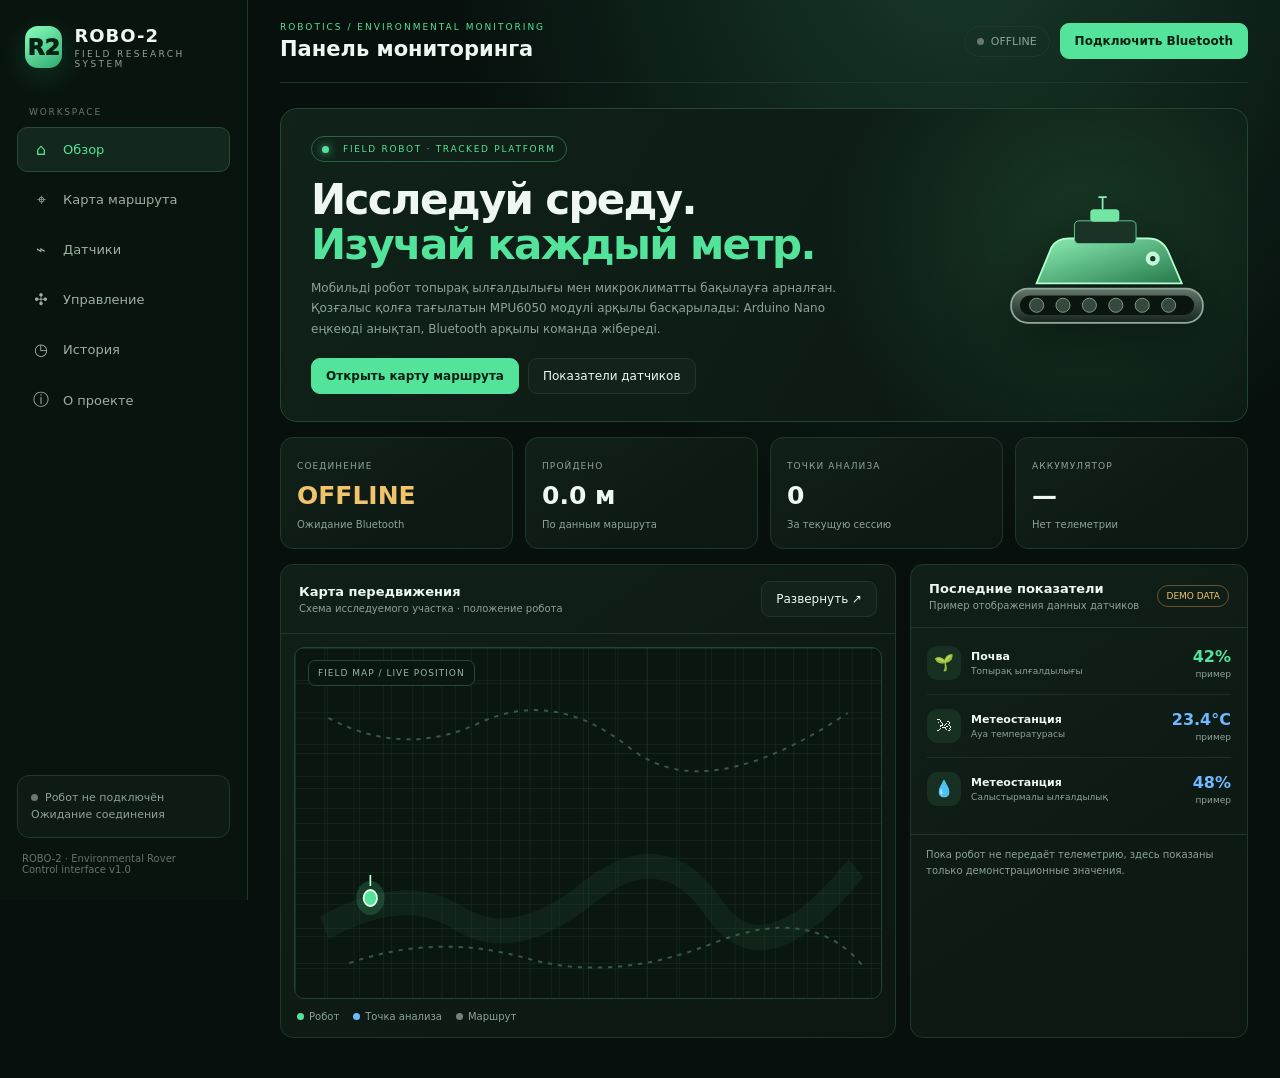
==== index.html @ 4e33ff1b "Restore original main website unchanged" ====
<!doctype html>
<html lang="ru">
<head>
<meta charset="UTF-8">
<meta name="viewport" content="width=device-width,initial-scale=1">
<meta name="theme-color" content="#08120f">
<title>Қол қимылымен басқарылатын мобильді робот — агромониторинг</title>
<style>
:root{--bg:#07100d;--panel:#0d1914;--panel2:#11221a;--line:#20372b;--green:#54e39a;--mint:#a5f2c6;--muted:#8da397;--white:#eef8f1;--blue:#70b8ff;--amber:#f2c36d;--red:#ff7474}
*{box-sizing:border-box}body{margin:0;background:radial-gradient(ellipse at 75% -10%,#183b2a 0,transparent 38%),var(--bg);color:var(--white);font-family:Inter,ui-sans-serif,system-ui,-apple-system,Segoe UI,sans-serif}button{font:inherit;cursor:pointer}.shell{display:grid;grid-template-columns:248px 1fr;min-height:100vh}.side{position:sticky;top:0;height:100vh;padding:25px 17px;background:#09140f;border-right:1px solid var(--line);display:flex;flex-direction:column}.brand{display:flex;align-items:center;gap:12px;padding:0 8px 30px}.brand-mark{width:42px;height:42px;border-radius:13px;background:linear-gradient(145deg,#8affbd,#2eaa70);display:grid;place-items:center;color:#062012;font-weight:950;font-size:22px;box-shadow:0 8px 30px #35d88730}.brand b{font-size:18px;letter-spacing:1px}.brand small{display:block;color:var(--muted);font-size:9px;letter-spacing:2.4px;margin-top:3px}.nav-label{font-size:9px;letter-spacing:1.8px;color:#63796d;padding:8px 12px 10px}.nav{display:grid;gap:5px}.nav button{border:1px solid transparent;background:transparent;color:#9db0a4;text-align:left;padding:12px 13px;border-radius:10px;display:flex;align-items:center;gap:12px;font-size:13px}.nav button span{width:20px;text-align:center;font-size:16px}.nav button.active,.nav button:hover{background:#13271d;border-color:#284b36;color:var(--green)}.side-bottom{margin-top:auto}.connection-mini{border:1px solid var(--line);background:#0d1b14;padding:13px;border-radius:12px;font-size:11px;color:var(--muted);line-height:1.6}.dot{display:inline-block;width:7px;height:7px;border-radius:50%;background:#68796e;margin-right:7px}.dot.on{background:var(--green);box-shadow:0 0 10px #54e39a}.side-foot{font-size:10px;color:#61756a;padding:15px 5px 0}.main{min-width:0;padding:0 32px 40px}.topbar{height:83px;display:flex;align-items:center;justify-content:space-between;border-bottom:1px solid var(--line);gap:12px}.eyebrow{font-size:9px;color:var(--green);letter-spacing:2px;margin-bottom:5px}.topbar h1{font-size:21px;margin:0}.top-right{display:flex;align-items:center;gap:10px}.pill{border:1px solid var(--line);border-radius:30px;padding:8px 12px;color:var(--muted);font-size:11px}.pill strong{color:var(--green);font-weight:600}.btn{border:1px solid var(--line);background:#13231a;color:var(--white);border-radius:9px;padding:10px 14px;font-size:12px;transition:.18s}.btn:hover{border-color:#4a946a;transform:translateY(-1px)}.btn.primary{background:var(--green);color:#062012;border-color:var(--green);font-weight:800}.btn.danger{color:#ff9999;border-color:#613a37;background:#281715}.page{display:none;padding-top:25px}.page.active{display:block}.hero{display:flex;justify-content:space-between;align-items:center;gap:20px;padding:27px 30px;border:1px solid #244532;border-radius:17px;background:radial-gradient(circle at 84% 40%,#28613d70,transparent 32%),linear-gradient(120deg,#102219,#0b1711);overflow:hidden}.hero-tag{display:inline-flex;gap:7px;align-items:center;color:var(--green);font-size:9px;letter-spacing:1.7px;border:1px solid #2b6444;padding:7px 10px;border-radius:30px}.hero h2{font-size:clamp(27px,4vw,42px);line-height:1.08;letter-spacing:-1.7px;margin:15px 0 10px}.hero h2 em{font-style:normal;color:var(--green)}.hero p{color:var(--muted);font-size:12px;line-height:1.7;max-width:550px;margin:0}.hero-actions{display:flex;gap:9px;margin-top:19px;flex-wrap:wrap}.rover-art{width:220px;max-width:30%;filter:drop-shadow(0 12px 30px #0008)}.stats{display:grid;grid-template-columns:repeat(4,1fr);gap:12px;margin:15px 0}.stat,.card{background:linear-gradient(145deg,#102018,#0c1712);border:1px solid var(--line);border-radius:13px}.stat{padding:16px}.stat small{font-size:9px;color:var(--muted);letter-spacing:1.1px}.stat strong{display:block;font-size:25px;margin:8px 0 3px}.stat em{font-size:10px;color:var(--muted);font-style:normal}.green{color:var(--green)}.blue{color:var(--blue)}.amber{color:var(--amber)}.grid-main{display:grid;grid-template-columns:minmax(0,1.55fr) minmax(270px,.85fr);gap:14px}.card-head{padding:16px 18px;border-bottom:1px solid var(--line);display:flex;justify-content:space-between;align-items:center;gap:10px}.card-head h3{font-size:13px;margin:0}.card-head p{font-size:10px;color:var(--muted);margin:4px 0 0}.map-wrap{padding:13px}.map{position:relative;min-height:350px;border:1px solid #244333;border-radius:10px;overflow:hidden;background-color:#0a1711;background-image:linear-gradient(#25443144 1px,transparent 1px),linear-gradient(90deg,#25443144 1px,transparent 1px);background-size:32px 32px}.map svg{width:100%;height:350px;display:block}.map-label{position:absolute;top:12px;left:13px;font-size:9px;letter-spacing:1px;color:#9bb5a4;background:#0a1711d9;padding:7px 9px;border:1px solid #294735;border-radius:7px}.map-legend{display:flex;gap:14px;flex-wrap:wrap;padding:12px 3px 2px;color:var(--muted);font-size:10px}.legend-dot{display:inline-block;width:7px;height:7px;border-radius:50%;margin-right:5px}.map-controls{display:flex;gap:7px}.sensor-list{padding:4px 16px 14px}.sensor-row{display:flex;align-items:center;justify-content:space-between;padding:14px 0;border-bottom:1px solid #1b3024}.sensor-row:last-child{border:0}.sensor-name{display:flex;align-items:center;gap:10px}.sensor-icon{width:34px;height:34px;border-radius:10px;background:#183022;display:grid;place-items:center;font-size:16px}.sensor-name b{display:block;font-size:11px}.sensor-name small{display:block;color:var(--muted);font-size:9px;margin-top:3px}.sensor-value{text-align:right;font-size:16px;font-weight:750}.sensor-value small{display:block;color:var(--muted);font-size:9px;font-weight:400;margin-top:3px}.section-title{display:flex;justify-content:space-between;align-items:end;margin:25px 0 13px}.section-title h2{font-size:18px;margin:0}.section-title p{font-size:10px;color:var(--muted);margin:5px 0 0}.sensor-cards{display:grid;grid-template-columns:repeat(3,1fr);gap:12px}.sensor-card{padding:17px}.sensor-card .top{display:flex;justify-content:space-between;align-items:center}.sensor-card h3{font-size:12px;margin:0}.sensor-card p{color:var(--muted);font-size:10px;margin:5px 0 15px}.big-reading{font-size:27px;font-weight:750}.big-reading small{font-size:11px;color:var(--muted);font-weight:400}.bar{height:5px;background:#20372b;border-radius:8px;margin-top:13px;overflow:hidden}.bar i{display:block;height:100%;background:linear-gradient(90deg,#35b879,#8bf0b4);border-radius:8px}.tag-demo{font-size:9px;color:var(--amber);border:1px solid #69532d;border-radius:20px;padding:5px 8px}.subnote{font-size:10px;color:var(--muted);line-height:1.6;padding:12px 15px;border-top:1px solid var(--line)}.control-layout{display:grid;grid-template-columns:1.1fr .9fr;gap:14px}.control-pad{padding:20px;display:grid;grid-template-columns:repeat(3,1fr);gap:9px;max-width:360px;margin:auto}.control-pad button{height:60px;font-size:20px}.control-pad .stop{background:#321c19;border-color:#74413b;color:#ff9b8f}.control-pad .empty{visibility:hidden}.gesture{padding:20px;text-align:center}.hand{font-size:54px;margin:8px}.gesture-state{font-size:13px;color:var(--green);margin:10px}.gesture p{font-size:10px;color:var(--muted);line-height:1.7}.history-table{width:100%;border-collapse:collapse;font-size:11px}.history-table th,.history-table td{text-align:left;padding:12px 14px;border-bottom:1px solid var(--line)}.history-table th{color:var(--muted);font-weight:500;font-size:9px;letter-spacing:1px}.status-ok{color:var(--green)}.status-wait{color:var(--amber)}.chart-box{padding:18px;height:240px}.chart-box canvas{width:100%;height:100%}.settings-grid{display:grid;grid-template-columns:1fr 1fr;gap:14px}.settings-card{padding:18px}.settings-card h3{font-size:13px;margin:0 0 8px}.settings-card p{font-size:11px;color:var(--muted);line-height:1.7}.toast{position:fixed;bottom:22px;right:22px;background:#173423;border:1px solid #3d8158;color:var(--mint);padding:12px 16px;border-radius:10px;font-size:12px;opacity:0;transform:translateY(8px);transition:.2s;pointer-events:none}.toast.show{opacity:1;transform:none}.mobile-menu{display:none}
@media(max-width:1050px){.shell{grid-template-columns:205px 1fr}.side{width:205px}.main{padding:0 20px 30px}.grid-main{grid-template-columns:1fr}.rover-art{width:170px}.stats{grid-template-columns:repeat(2,1fr)}}
@media(max-width:720px){.shell{display:block}.side{position:relative;width:100%;height:auto;padding:13px 14px;border-right:0;border-bottom:1px solid var(--line)}.brand{padding:0 4px 12px}.nav-label,.side-bottom{display:none}.nav{display:flex;overflow-x:auto;padding-bottom:2px}.nav button{white-space:nowrap;padding:9px 11px;font-size:11px}.main{padding:0 13px 28px}.topbar{height:70px}.topbar h1{font-size:17px}.top-right .pill{display:none}.hero{padding:21px}.rover-art{display:none}.stats{gap:8px}.stat{padding:13px}.stat strong{font-size:21px}.sensor-cards{grid-template-columns:1fr}.control-layout,.settings-grid{grid-template-columns:1fr}.map{min-height:280px}.map svg{height:280px}}
</style>
</head>
<body>
<div class="shell">
<aside class="side">
  <div class="brand"><div class="brand-mark">R2</div><div><b>ROBO-2</b><small>FIELD RESEARCH SYSTEM</small></div></div>
  <div class="nav-label">WORKSPACE</div>
  <nav class="nav">
    <button class="active" data-page="overview"><span>⌂</span>Обзор</button>
    <button data-page="mapPage"><span>⌖</span>Карта маршрута</button>
    <button data-page="sensors"><span>⌁</span>Датчики</button>
    <button data-page="control"><span>✣</span>Управление</button>
    <button data-page="history"><span>◷</span>История</button>
    <button data-page="about"><span>ⓘ</span>О проекте</button>
  </nav>
  <div class="side-bottom">
    <div class="connection-mini"><div><span class="dot" id="sideDot"></span><span id="sideConnection">Робот не подключён</span></div><div id="sideMode">Ожидание соединения</div></div>
    <div class="side-foot">ROBO-2 · Environmental Rover<br>Control interface v1.0</div>
  </div>
</aside>
<main class="main">
<header class="topbar"><div><div class="eyebrow">ROBOTICS / ENVIRONMENTAL MONITORING</div><h1 id="pageTitle">Панель мониторинга</h1></div><div class="top-right"><div class="pill"><span class="dot" id="topDot"></span><span id="topConnection">OFFLINE</span></div><button class="btn primary" id="connectBtn">Подключить Bluetooth</button></div></header>

<section class="page active" id="overview">
  <div class="hero">
    <div><span class="hero-tag"><span class="dot on"></span> FIELD ROBOT · TRACKED PLATFORM</span><h2>Исследуй среду.<br><em>Изучай каждый метр.</em></h2><p>Мобильді робот топырақ ылғалдылығы мен микроклиматты бақылауға арналған. Қозғалыс қолға тағылатын MPU6050 модулі арқылы басқарылады: Arduino Nano еңкеюді анықтап, Bluetooth арқылы команда жібереді.</p><div class="hero-actions"><button class="btn primary" data-open="mapPage">Открыть карту маршрута</button><button class="btn" data-open="sensors">Показатели датчиков</button></div></div>
    <svg class="rover-art" viewBox="0 0 250 170" role="img" aria-label="Схематичное изображение гусеничного робота"><defs><linearGradient id="track" x2="0" y2="1"><stop stop-color="#63776b"/><stop offset="1" stop-color="#17251d"/></linearGradient><linearGradient id="body" x2="1" y2="1"><stop stop-color="#8cf0b4"/><stop offset="1" stop-color="#26784b"/></linearGradient></defs><rect x="16" y="112" width="218" height="39" rx="19" fill="url(#track)" stroke="#91a99a" stroke-width="2"/><rect x="26" y="120" width="198" height="22" rx="11" fill="#0a1510"/><g fill="#35483c" stroke="#8aa092" stroke-width="1"><circle cx="45" cy="131" r="8"/><circle cx="75" cy="131" r="8"/><circle cx="105" cy="131" r="8"/><circle cx="135" cy="131" r="8"/><circle cx="165" cy="131" r="8"/><circle cx="195" cy="131" r="8"/></g><path d="M45 106 L62 65 Q68 55 82 55 H172 Q187 55 194 69 L210 106Z" fill="url(#body)" stroke="#b2ffd0" stroke-width="2"/><rect x="88" y="35" width="70" height="26" rx="5" fill="#1b3326" stroke="#65db98"/><rect x="106" y="22" width="33" height="14" rx="4" fill="#72e6a2"/><circle cx="177" cy="78" r="8" fill="#c3f8d8"/><circle cx="177" cy="78" r="3" fill="#143b27"/><path d="M120 21V8 M116 8H124" stroke="#8cf0b4" stroke-width="2" stroke-linecap="round"/></svg>
  </div>
  <div class="stats">
    <div class="stat"><small>СОЕДИНЕНИЕ</small><strong class="amber" id="connectionStat">OFFLINE</strong><em id="connectionHint">Ожидание Bluetooth</em></div>
    <div class="stat"><small>ПРОЙДЕНО</small><strong id="distanceStat">0.0 м</strong><em>По данным маршрута</em></div>
    <div class="stat"><small>ТОЧКИ АНАЛИЗА</small><strong id="samplesStat">0</strong><em>За текущую сессию</em></div>
    <div class="stat"><small>АККУМУЛЯТОР</small><strong id="batteryStat">—</strong><em id="batteryHint">Нет телеметрии</em></div>
  </div>
  <div class="grid-main">
    <div class="card"><div class="card-head"><div><h3>Карта передвижения</h3><p>Схема исследуемого участка · положение робота</p></div><div class="map-controls"><button class="btn" data-open="mapPage">Развернуть ↗</button></div></div><div class="map-wrap"><div class="map" id="miniMap"><div class="map-label">FIELD MAP / LIVE POSITION</div><svg viewBox="0 0 700 350" preserveAspectRatio="none"><defs><pattern id="fieldgrid" width="35" height="35" patternUnits="userSpaceOnUse"><path d="M35 0H0V35" fill="none" stroke="#294b36" stroke-width="1" opacity=".55"/></pattern></defs><rect width="700" height="350" fill="url(#fieldgrid)"/><path d="M35 280 Q130 235 195 270 T350 245 T500 260 T670 220" stroke="#2b5b3c" stroke-width="25" opacity=".18" fill="none"/><path d="M40 70 Q130 110 220 75 T400 100 T660 65 M65 315 Q170 285 275 310 T500 295 T680 320" stroke="#355b43" stroke-width="2" stroke-dasharray="5 7" fill="none"/><path id="routeLine" d="" fill="none" stroke="#58e69a" stroke-width="3" stroke-linecap="round" stroke-dasharray="7 6"/><g id="mapPoints"></g><g id="roverMarker" transform="translate(90 250)"><circle r="17" fill="#54e39a" opacity=".18"/><circle r="8" fill="#54e39a" stroke="#e4ffed" stroke-width="2"/><path d="M0 -23V-12" stroke="#c8ffdc" stroke-width="2"/></g></svg></div><div class="map-legend"><span><i class="legend-dot" style="background:#54e39a"></i>Робот</span><span><i class="legend-dot" style="background:#70b8ff"></i>Точка анализа</span><span><i class="legend-dot" style="background:#718277"></i>Маршрут</span></div></div></div>
    <div class="card"><div class="card-head"><div><h3>Последние показатели</h3><p>Пример отображения данных датчиков</p></div><span class="tag-demo">DEMO DATA</span></div><div class="sensor-list">
      <div class="sensor-row"><div class="sensor-name"><div class="sensor-icon">🌱</div><div><b>Почва</b><small>Топырақ ылғалдылығы</small></div></div><div class="sensor-value green" id="soilMini">42%<small>пример</small></div></div>
      <div class="sensor-row"><div class="sensor-name"><div class="sensor-icon">🌬</div><div><b>Метеостанция</b><small>Ауа температурасы</small></div></div><div class="sensor-value blue" id="airMini">23.4°C<small>пример</small></div></div>
      <div class="sensor-row"><div class="sensor-name"><div class="sensor-icon">💧</div><div><b>Метеостанция</b><small>Салыстырмалы ылғалдылық</small></div></div><div class="sensor-value blue" id="waterMini">48%<small>пример</small></div></div>
    </div><div class="subnote">Пока робот не передаёт телеметрию, здесь показаны только демонстрационные значения.</div></div>
  </div>
</section>

<section class="page" id="mapPage">
  <div class="section-title"><div><h2>Карта маршрута</h2><p>Отслеживание движения и мест проведения замеров</p></div><div><button class="btn" id="resetRoute">Сбросить маршрут</button></div></div>
  <div class="card"><div class="card-head"><div><h3>Исследуемая территория</h3><p>Схематическая карта участка, не GPS-карта</p></div><span class="tag-demo" id="mapMode">SIMULATION / DEMO</span></div><div class="map-wrap"><div class="map"><div class="map-label">ROBO-2 / FIELD GRID</div><svg viewBox="0 0 700 350" preserveAspectRatio="none"><defs><pattern id="biggrid" width="35" height="35" patternUnits="userSpaceOnUse"><path d="M35 0H0V35" fill="none" stroke="#294b36" stroke-width="1" opacity=".6"/></pattern></defs><rect width="700" height="350" fill="url(#biggrid)"/><path d="M0 270 Q90 230 180 260 T350 240 T520 265 T700 210" stroke="#2b5b3c" stroke-width="40" opacity=".13" fill="none"/><path d="M25 35 Q130 80 230 45 T440 75 T675 35 M15 325 Q130 280 260 315 T500 290 T690 315" stroke="#355b43" stroke-width="2" stroke-dasharray="5 8" fill="none"/><path d="M75 130 L625 130 M75 220 L625 220" stroke="#254333" stroke-width="1" stroke-dasharray="3 8"/><path id="routeLineLarge" d="" fill="none" stroke="#54e39a" stroke-width="3" stroke-linecap="round" stroke-dasharray="8 6"/><g id="mapPointsLarge"></g><g id="roverMarkerLarge" transform="translate(90 250)"><circle r="20" fill="#54e39a" opacity=".18"/><circle r="9" fill="#54e39a" stroke="#e4ffed" stroke-width="2"/><path d="M0 -27V-13" stroke="#c8ffdc" stroke-width="2"/></g></svg></div><div class="map-legend"><span><i class="legend-dot" style="background:#54e39a"></i>Положение робота</span><span><i class="legend-dot" style="background:#70b8ff"></i>Точка анализа</span><span><i class="legend-dot" style="background:#718277"></i>Траектория</span></div></div><div class="subnote">Демонстрационная карта. Реальные координаты появятся после подключения источника позиционирования и передачи координат от робота.</div></div>
</section>

<section class="page" id="sensors">
  <div class="section-title"><div><h2>Экологические показатели</h2><p>Топырақ ылғалдылығы · ауа температурасы · салыстырмалы ылғалдылық</p></div><span class="tag-demo" id="sensorMode">DEMO DATA — НЕ ДАННЫЕ ДАТЧИКОВ</span></div>
  <div class="sensor-cards">
    <div class="card sensor-card"><div class="top"><h3>🌱 Почва</h3><span class="tag-demo">SOIL</span></div><p>Показатели почвенного датчика</p><div class="big-reading" id="soilValue">42<small> % влажность</small></div><div class="bar"><i id="soilBar" style="width:42%"></i></div><p id="soilExtra">Дополнительные параметры появятся после подключения соответствующих датчиков.</p></div>
    <div class="card sensor-card"><div class="top"><h3>🌡 Метеостанция</h3><span class="tag-demo">AIR</span></div><p>Ауа температурасы</p><div class="big-reading" id="airValue">23.4<small> °C температура</small></div><div class="bar"><i id="airBar" style="width:58%"></i></div><p id="airExtra">Газовые показатели и качество воздуха — при наличии совместимых датчиков.</p></div>
    <div class="card sensor-card"><div class="top"><h3>💧 Микроклимат</h3><span class="tag-demo">WEATHER</span></div><p>Показатели метеостанции</p><div class="big-reading" id="waterValue">48<small> % ауа ылғалдылығы</small></div><div class="bar"><i id="waterBar" style="width:46%"></i></div><p Температура мен салыстырмалы ылғалдылық нақты метеостанция датчиктеріне байланысты.</p></div>
  </div>
  <div class="card" style="margin-top:14px"><div class="card-head"><div><h3>Динамика измерений</h3><p>Демонстрационный график — не реальные замеры</p></div><span class="tag-demo">SAMPLE</span></div><div class="chart-box"><canvas id="sensorChart"></canvas></div></div>
</section>

<section class="page" id="control">
  <div class="section-title"><div><h2>Управление роботом</h2><p>Bluetooth-соединение и команды движения</p></div><span class="pill" id="controlStatus">Нет соединения</span></div>
  <div class="control-layout">
    <div class="card"><div class="card-head"><div><h3>Ручное управление</h3><p>Кнопки интерфейса для проверки команд</p></div></div><div class="control-pad"><span class="empty"></span><button class="btn move" data-move="forward">↑</button><span class="empty"></span><button class="btn move" data-move="left">←</button><button class="btn stop" data-move="stop">■</button><button class="btn move" data-move="right">→</button><span class="empty"></span><button class="btn move" data-move="back">↓</button><span class="empty"></span></div><div class="subnote" id="commandNote">Команды пока не отправляются на робот: требуется согласовать протокол Bluetooth с прошивкой контроллера.</div></div>
    <div class="card gesture"><div class="card-head"><div><h3>Управление жестами</h3><p>Команды с отдельного контроллера руки</p></div></div><div class="hand">✋</div><div class="gesture-state" id="gestureState">Ожидание данных с контроллера</div><p>Жесты руки считываются отдельной платой и должны передаваться роботу через Bluetooth. Сайт сможет отображать распознанную команду после настройки формата данных.</p><button class="btn" id="gestureDemo">Показать пример команды</button></div>
  </div>
  <div class="card" style="margin-top:14px"><div class="card-head"><div><h3>Bluetooth</h3><p>Статус связи с контроллером</p></div></div><div class="sensor-list"><div class="sensor-row"><div class="sensor-name"><div class="sensor-icon">ᛒ</div><div><b>Устройство</b><small id="deviceName">Не выбрано</small></div></div><span class="status-wait" id="deviceState">Ожидание</span></div><div class="sensor-row"><div class="sensor-name"><div class="sensor-icon">↔</div><div><b>Передача команд</b><small>Зависит от Bluetooth-протокола платы</small></div></div><span class="status-wait">Не настроено</span></div></div></div>
</section>

<section class="page" id="history">
  <div class="section-title"><div><h2>История исследований</h2><p>Маршруты и точки анализа текущей сессии</p></div><button class="btn" id="exportCsv">Экспорт CSV</button></div>
  <div class="card"><div class="card-head"><div><h3>Журнал событий</h3><p>Записи интерфейса и демонстрационные измерения</p></div></div><div style="overflow:auto"><table class="history-table"><thead><tr><th>ВРЕМЯ</th><th>СОБЫТИЕ</th><th>ДЕТАЛИ</th><th>ИСТОЧНИК</th></tr></thead><tbody id="historyRows"><tr><td>—</td><td>Система запущена</td><td>Ожидание подключения</td><td>Интерфейс</td></tr></tbody></table></div></div>
</section>

<section class="page" id="about">
  <div class="section-title"><div><h2>О проекте ROBO-2</h2><p>Назначение и архитектура существующего робота</p></div></div>
  <div class="settings-grid">
    <div class="card settings-card"><h3>Гусеничное шасси</h3><p>Қозғалыс бөлігі: гусеничный тұғыр, қозғалтқыш драйвері, қуат көзі және Bluetooth қабылдағышы.</p></div>
    <div class="card settings-card"><h3>Қолмен басқару</h3><p>MPU6050 акселерометрі мен гироскопы қолға тағылатын басқару модулінде орналасқан. Arduino Nano қолдың еңкеюін қозғалыс командасына айналдырады, ал Bluetooth командасын роботқа жеткізеді.</p></div>
    <div class="card settings-card"><h3>Өлшеу сенсорлары</h3><p>Негізгі өлшеулер: екі істікті резистивті топырақ ылғалдылығы датчигі және метеостанция. Метеостанция ауа температурасын, салыстырмалы ылғалдылықты және орнатылған сенсорларға сай басқа көрсеткіштерді өлшей алады.</p></div>
    <div class="card settings-card"><h3>Қозғалыс картасы</h3><p>Пока доступна условная карта и демонстрационный маршрут. Для точного позиционирования нужна система координат или данные одометрии, передаваемые роботом.</p></div>
  </div>
  <div class="card settings-card" style="margin-top:14px"><h3>Что нужно для полной интеграции</h3><p>1. Модель основного контроллера и Bluetooth-модуля.<br>2. Нақты метеостанция моделін және топырақ датчигінің қосылу схемасын.<br>3. Bluetooth модулінің нақты моделі және команда форматы.<br>4. Егер картада нақты орынды көрсету керек болса, координата немесе энкодер деректері.<br><br>До получения этих данных интерфейс честно помечает значения как демонстрационные.</p></div>
</section>
</main>
</div>
<div class="toast" id="toast"></div>
<script>
(function(){
"use strict";
const $=id=>document.getElementById(id);
const titles={overview:"Панель мониторинга",mapPage:"Карта маршрута",sensors:"Экологические показатели",control:"Управление роботом",history:"История исследований",about:"О проекте"};
function toast(s){const t=$("toast");t.textContent=s;t.classList.add("show");setTimeout(()=>t.classList.remove("show"),2400)}
function openPage(id){document.querySelectorAll(".page").forEach(p=>p.classList.toggle("active",p.id===id));document.querySelectorAll(".nav button").forEach(b=>b.classList.toggle("active",b.dataset.page===id));$("pageTitle").textContent=titles[id]||"ROBO-2";if(id==="sensors")drawChart()}
document.querySelectorAll(".nav button").forEach(b=>b.addEventListener("click",()=>openPage(b.dataset.page)));
document.querySelectorAll("[data-open]").forEach(b=>b.addEventListener("click",()=>openPage(b.dataset.open)));
let connected=false,device=null,route=[{x:90,y:250}],samples=0,demoTimer=null,step=0;
const demoPoints=[{x:90,y:250},{x:160,y:225},{x:225,y:260},{x:295,y:190},{x:360,y:215},{x:425,y:155},{x:500,y:180},{x:570,y:115},{x:625,y:140}];
function setConnection(on,name){connected=on;$("topDot").classList.toggle("on",on);$("sideDot").classList.toggle("on",on);$("topConnection").textContent=on?"CONNECTED":"OFFLINE";$("sideConnection").textContent=on?"Bluetooth подключён":"Робот не подключён";$("sideMode").textContent=on?(name||"Устройство подключено"):"Ожидание соединения";$("connectionStat").textContent=on?"ONLINE":"OFFLINE";$("connectionStat").className=on?"green":"amber";$("connectionHint").textContent=on?"Bluetooth-соединение установлено":"Ожидание Bluetooth";$("connectBtn").textContent=on?"Отключить":"Подключить Bluetooth";$("controlStatus").textContent=on?"Подключено":"Нет соединения";$("deviceName").textContent=name||"Не выбрано";$("deviceState").textContent=on?"Подключено":"Ожидание";$("deviceState").className=on?"status-ok":"status-wait"}
$("connectBtn").addEventListener("click",async()=>{
 if(connected){if(device&&device.gatt&&device.gatt.connected)device.gatt.disconnect();device=null;setConnection(false);toast("Соединение отключено");return}
 if(!navigator.bluetooth){toast("Этот браузер не поддерживает Web Bluetooth. Попробуйте совместимый браузер на Android или используйте приложение-мост.");return}
 try{const d=await navigator.bluetooth.requestDevice({acceptAllDevices:true,optionalServices:["battery_service"]});device=d;d.addEventListener("gattserverdisconnected",()=>setConnection(false));if(d.gatt){await d.gatt.connect()}setConnection(true,d.name||"Bluetooth device");toast("Устройство найдено. Протокол обмена данными ещё нужно настроить.");}catch(e){toast(e.name==="NotFoundError"?"Устройство не выбрано":"Не удалось подключиться: "+e.message)}
});
function drawRoute(){const d=route.map((p,i)=>(i?"L":"M")+p.x+" "+p.y).join(" ");$("routeLine").setAttribute("d",d);$("routeLineLarge").setAttribute("d",d);const p=route[route.length-1];$("roverMarker").setAttribute("transform","translate("+p.x+" "+p.y+")");$("roverMarkerLarge").setAttribute("transform","translate("+p.x+" "+p.y+")");const circles=route.slice(1).map((q,i)=>'<circle cx="'+q.x+'" cy="'+q.y+'" r="5" fill="#70b8ff" stroke="#d9efff" stroke-width="1.5"><title>Точка '+(i+1)+'</title></circle>').join("");$("mapPoints").innerHTML=circles;$("mapPointsLarge").innerHTML=circles;$("distanceStat").textContent=(Math.max(0,route.length-1)*1.2).toFixed(1)+" м";$("samplesStat").textContent=samples}
function addHistory(event,detail,source){const tr=document.createElement("tr");[new Date().toLocaleTimeString("ru-RU",{hour:"2-digit",minute:"2-digit",second:"2-digit"}),event,detail,source].forEach(v=>{const td=document.createElement("td");td.textContent=v;tr.appendChild(td)});$("historyRows").prepend(tr)}
function startDemo(){if(demoTimer){clearInterval(demoTimer);demoTimer=null;$("mapMode").textContent="SIMULATION / PAUSED";toast("Демонстрация остановлена");return}if(step>=demoPoints.length)step=0;$("mapMode").textContent="SIMULATION / RUNNING";addHistory("Демо-маршрут","Запущено движение маркера","Симуляция");demoTimer=setInterval(()=>{if(step>=demoPoints.length){clearInterval(demoTimer);demoTimer=null;$("mapMode").textContent="SIMULATION / COMPLETE";addHistory("Маршрут завершён","Достигнута конечная точка","Симуляция");return}route.push(demoPoints[step]);step++;if(step%2===0){samples++;addHistory("Точка анализа","Демо-точка №"+samples,"Симуляция")}drawRoute()},850)}
const mapBtn=document.createElement("button");mapBtn.className="btn primary";mapBtn.textContent="▶ Запустить демо-маршрут";mapBtn.addEventListener("click",startDemo);document.querySelector("#mapPage .section-title div:last-child").prepend(mapBtn);
$("resetRoute").addEventListener("click",()=>{if(demoTimer){clearInterval(demoTimer);demoTimer=null}route=[{x:90,y:250}];step=0;samples=0;drawRoute();$("mapMode").textContent="SIMULATION / DEMO";addHistory("Маршрут сброшен","Новая сессия","Интерфейс")});
document.querySelectorAll(".move").forEach(b=>b.addEventListener("click",()=>{const move=b.dataset.move;$("commandNote").textContent="Выбрана команда: "+move+". Она пока не отправлена — нужен согласованный формат Bluetooth-команд.";addHistory("Команда управления",move,"Кнопка интерфейса");toast("Команда отмечена, но не отправлена на контроллер")}));
$("gestureDemo").addEventListener("click",()=>{const gestures=["Вперёд","Поворот влево","Поворот вправо","Стоп"];const g=gestures[Math.floor(Math.random()*gestures.length)];$("gestureState").textContent="Пример распознанного жеста: "+g;addHistory("Демо-жест",g,"Симуляция");toast("Это пример интерфейса, не сигнал от руки")});
$("exportCsv").addEventListener("click",()=>{const rows=[["Время","Событие","Детали","Источник"],...Array.from($("historyRows").rows).map(r=>Array.from(r.cells).map(c=>c.textContent))];const csv=rows.map(r=>r.map(v=>'"'+String(v).replaceAll('"','""')+'"').join(";")).join("\n");const a=document.createElement("a");a.href=URL.createObjectURL(new Blob(["\ufeff"+csv],{type:"text/csv;charset=utf-8"}));a.download="robo-2-history.csv";a.click();URL.revokeObjectURL(a.href)});
function drawChart(){const c=$("sensorChart");if(!c)return;const rect=c.getBoundingClientRect();const w=Math.max(300,rect.width),h=Math.max(160,rect.height),dpr=window.devicePixelRatio||1;c.width=w*dpr;c.height=h*dpr;const ctx=c.getContext("2d");ctx.scale(dpr,dpr);ctx.clearRect(0,0,w,h);ctx.strokeStyle="#20372b";ctx.lineWidth=1;for(let i=0;i<5;i++){const y=15+i*(h-35)/4;ctx.beginPath();ctx.moveTo(25,y);ctx.lineTo(w-8,y);ctx.stroke()}const vals=[42,46,44,51,48,54,52,57,55,60,58,62];ctx.strokeStyle="#54e39a";ctx.lineWidth=2.5;ctx.beginPath();vals.forEach((v,i)=>{const x=30+i*(w-48)/(vals.length-1),y=h-18-v/100*(h-45);i?ctx.lineTo(x,y):ctx.moveTo(x,y)});ctx.stroke();ctx.fillStyle="#8da397";ctx.font="10px system-ui";ctx.fillText("Влажность почвы · пример",28,12)}
window.addEventListener("resize",()=>{if($("sensors").classList.contains("active"))drawChart()});
drawRoute();addHistory("Интерфейс запущен","Демо-режим активен; реальные датчики не подключены","Система");
})();
</script>
</body>
</html>
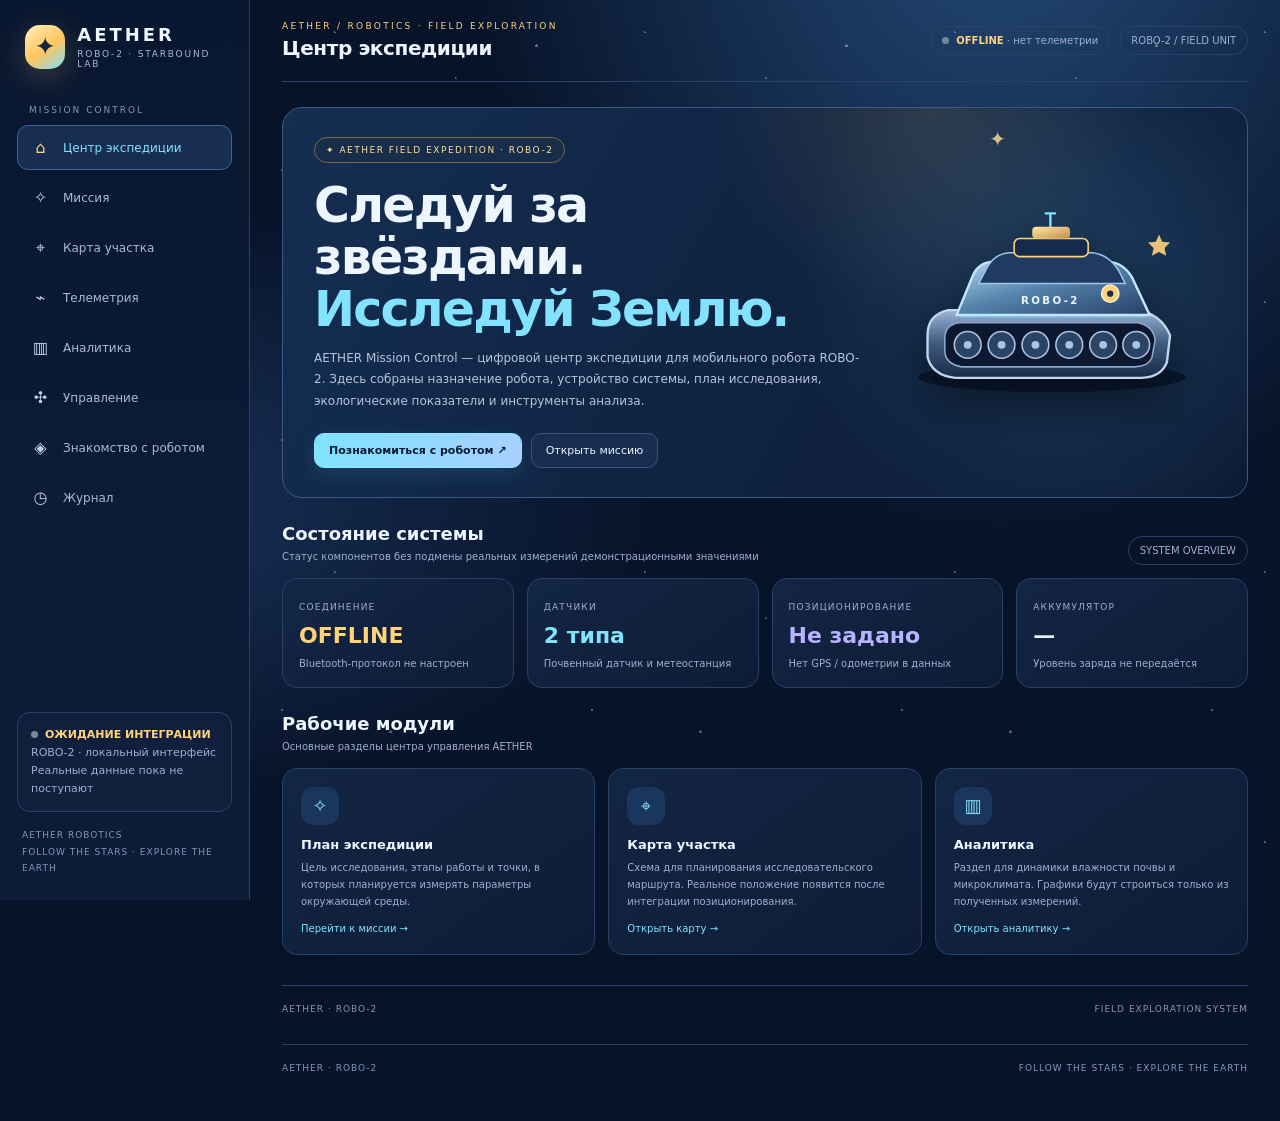
==== commit b1cab763: "Restore latest AETHER design on main" ====
--- a/index.html
+++ b/index.html
@@ -3,127 +3,172 @@
 <head>
 <meta charset="UTF-8">
 <meta name="viewport" content="width=device-width,initial-scale=1">
-<meta name="theme-color" content="#08120f">
-<title>Қол қимылымен басқарылатын мобильді робот — агромониторинг</title>
+<meta name="theme-color" content="#08152c">
+<meta name="description" content="AETHER Mission Control — центр управления робототехнической экспедицией ROBO-2.">
+<title>AETHER Mission Control · ROBO-2</title>
 <style>
-:root{--bg:#07100d;--panel:#0d1914;--panel2:#11221a;--line:#20372b;--green:#54e39a;--mint:#a5f2c6;--muted:#8da397;--white:#eef8f1;--blue:#70b8ff;--amber:#f2c36d;--red:#ff7474}
-*{box-sizing:border-box}body{margin:0;background:radial-gradient(ellipse at 75% -10%,#183b2a 0,transparent 38%),var(--bg);color:var(--white);font-family:Inter,ui-sans-serif,system-ui,-apple-system,Segoe UI,sans-serif}button{font:inherit;cursor:pointer}.shell{display:grid;grid-template-columns:248px 1fr;min-height:100vh}.side{position:sticky;top:0;height:100vh;padding:25px 17px;background:#09140f;border-right:1px solid var(--line);display:flex;flex-direction:column}.brand{display:flex;align-items:center;gap:12px;padding:0 8px 30px}.brand-mark{width:42px;height:42px;border-radius:13px;background:linear-gradient(145deg,#8affbd,#2eaa70);display:grid;place-items:center;color:#062012;font-weight:950;font-size:22px;box-shadow:0 8px 30px #35d88730}.brand b{font-size:18px;letter-spacing:1px}.brand small{display:block;color:var(--muted);font-size:9px;letter-spacing:2.4px;margin-top:3px}.nav-label{font-size:9px;letter-spacing:1.8px;color:#63796d;padding:8px 12px 10px}.nav{display:grid;gap:5px}.nav button{border:1px solid transparent;background:transparent;color:#9db0a4;text-align:left;padding:12px 13px;border-radius:10px;display:flex;align-items:center;gap:12px;font-size:13px}.nav button span{width:20px;text-align:center;font-size:16px}.nav button.active,.nav button:hover{background:#13271d;border-color:#284b36;color:var(--green)}.side-bottom{margin-top:auto}.connection-mini{border:1px solid var(--line);background:#0d1b14;padding:13px;border-radius:12px;font-size:11px;color:var(--muted);line-height:1.6}.dot{display:inline-block;width:7px;height:7px;border-radius:50%;background:#68796e;margin-right:7px}.dot.on{background:var(--green);box-shadow:0 0 10px #54e39a}.side-foot{font-size:10px;color:#61756a;padding:15px 5px 0}.main{min-width:0;padding:0 32px 40px}.topbar{height:83px;display:flex;align-items:center;justify-content:space-between;border-bottom:1px solid var(--line);gap:12px}.eyebrow{font-size:9px;color:var(--green);letter-spacing:2px;margin-bottom:5px}.topbar h1{font-size:21px;margin:0}.top-right{display:flex;align-items:center;gap:10px}.pill{border:1px solid var(--line);border-radius:30px;padding:8px 12px;color:var(--muted);font-size:11px}.pill strong{color:var(--green);font-weight:600}.btn{border:1px solid var(--line);background:#13231a;color:var(--white);border-radius:9px;padding:10px 14px;font-size:12px;transition:.18s}.btn:hover{border-color:#4a946a;transform:translateY(-1px)}.btn.primary{background:var(--green);color:#062012;border-color:var(--green);font-weight:800}.btn.danger{color:#ff9999;border-color:#613a37;background:#281715}.page{display:none;padding-top:25px}.page.active{display:block}.hero{display:flex;justify-content:space-between;align-items:center;gap:20px;padding:27px 30px;border:1px solid #244532;border-radius:17px;background:radial-gradient(circle at 84% 40%,#28613d70,transparent 32%),linear-gradient(120deg,#102219,#0b1711);overflow:hidden}.hero-tag{display:inline-flex;gap:7px;align-items:center;color:var(--green);font-size:9px;letter-spacing:1.7px;border:1px solid #2b6444;padding:7px 10px;border-radius:30px}.hero h2{font-size:clamp(27px,4vw,42px);line-height:1.08;letter-spacing:-1.7px;margin:15px 0 10px}.hero h2 em{font-style:normal;color:var(--green)}.hero p{color:var(--muted);font-size:12px;line-height:1.7;max-width:550px;margin:0}.hero-actions{display:flex;gap:9px;margin-top:19px;flex-wrap:wrap}.rover-art{width:220px;max-width:30%;filter:drop-shadow(0 12px 30px #0008)}.stats{display:grid;grid-template-columns:repeat(4,1fr);gap:12px;margin:15px 0}.stat,.card{background:linear-gradient(145deg,#102018,#0c1712);border:1px solid var(--line);border-radius:13px}.stat{padding:16px}.stat small{font-size:9px;color:var(--muted);letter-spacing:1.1px}.stat strong{display:block;font-size:25px;margin:8px 0 3px}.stat em{font-size:10px;color:var(--muted);font-style:normal}.green{color:var(--green)}.blue{color:var(--blue)}.amber{color:var(--amber)}.grid-main{display:grid;grid-template-columns:minmax(0,1.55fr) minmax(270px,.85fr);gap:14px}.card-head{padding:16px 18px;border-bottom:1px solid var(--line);display:flex;justify-content:space-between;align-items:center;gap:10px}.card-head h3{font-size:13px;margin:0}.card-head p{font-size:10px;color:var(--muted);margin:4px 0 0}.map-wrap{padding:13px}.map{position:relative;min-height:350px;border:1px solid #244333;border-radius:10px;overflow:hidden;background-color:#0a1711;background-image:linear-gradient(#25443144 1px,transparent 1px),linear-gradient(90deg,#25443144 1px,transparent 1px);background-size:32px 32px}.map svg{width:100%;height:350px;display:block}.map-label{position:absolute;top:12px;left:13px;font-size:9px;letter-spacing:1px;color:#9bb5a4;background:#0a1711d9;padding:7px 9px;border:1px solid #294735;border-radius:7px}.map-legend{display:flex;gap:14px;flex-wrap:wrap;padding:12px 3px 2px;color:var(--muted);font-size:10px}.legend-dot{display:inline-block;width:7px;height:7px;border-radius:50%;margin-right:5px}.map-controls{display:flex;gap:7px}.sensor-list{padding:4px 16px 14px}.sensor-row{display:flex;align-items:center;justify-content:space-between;padding:14px 0;border-bottom:1px solid #1b3024}.sensor-row:last-child{border:0}.sensor-name{display:flex;align-items:center;gap:10px}.sensor-icon{width:34px;height:34px;border-radius:10px;background:#183022;display:grid;place-items:center;font-size:16px}.sensor-name b{display:block;font-size:11px}.sensor-name small{display:block;color:var(--muted);font-size:9px;margin-top:3px}.sensor-value{text-align:right;font-size:16px;font-weight:750}.sensor-value small{display:block;color:var(--muted);font-size:9px;font-weight:400;margin-top:3px}.section-title{display:flex;justify-content:space-between;align-items:end;margin:25px 0 13px}.section-title h2{font-size:18px;margin:0}.section-title p{font-size:10px;color:var(--muted);margin:5px 0 0}.sensor-cards{display:grid;grid-template-columns:repeat(3,1fr);gap:12px}.sensor-card{padding:17px}.sensor-card .top{display:flex;justify-content:space-between;align-items:center}.sensor-card h3{font-size:12px;margin:0}.sensor-card p{color:var(--muted);font-size:10px;margin:5px 0 15px}.big-reading{font-size:27px;font-weight:750}.big-reading small{font-size:11px;color:var(--muted);font-weight:400}.bar{height:5px;background:#20372b;border-radius:8px;margin-top:13px;overflow:hidden}.bar i{display:block;height:100%;background:linear-gradient(90deg,#35b879,#8bf0b4);border-radius:8px}.tag-demo{font-size:9px;color:var(--amber);border:1px solid #69532d;border-radius:20px;padding:5px 8px}.subnote{font-size:10px;color:var(--muted);line-height:1.6;padding:12px 15px;border-top:1px solid var(--line)}.control-layout{display:grid;grid-template-columns:1.1fr .9fr;gap:14px}.control-pad{padding:20px;display:grid;grid-template-columns:repeat(3,1fr);gap:9px;max-width:360px;margin:auto}.control-pad button{height:60px;font-size:20px}.control-pad .stop{background:#321c19;border-color:#74413b;color:#ff9b8f}.control-pad .empty{visibility:hidden}.gesture{padding:20px;text-align:center}.hand{font-size:54px;margin:8px}.gesture-state{font-size:13px;color:var(--green);margin:10px}.gesture p{font-size:10px;color:var(--muted);line-height:1.7}.history-table{width:100%;border-collapse:collapse;font-size:11px}.history-table th,.history-table td{text-align:left;padding:12px 14px;border-bottom:1px solid var(--line)}.history-table th{color:var(--muted);font-weight:500;font-size:9px;letter-spacing:1px}.status-ok{color:var(--green)}.status-wait{color:var(--amber)}.chart-box{padding:18px;height:240px}.chart-box canvas{width:100%;height:100%}.settings-grid{display:grid;grid-template-columns:1fr 1fr;gap:14px}.settings-card{padding:18px}.settings-card h3{font-size:13px;margin:0 0 8px}.settings-card p{font-size:11px;color:var(--muted);line-height:1.7}.toast{position:fixed;bottom:22px;right:22px;background:#173423;border:1px solid #3d8158;color:var(--mint);padding:12px 16px;border-radius:10px;font-size:12px;opacity:0;transform:translateY(8px);transition:.2s;pointer-events:none}.toast.show{opacity:1;transform:none}.mobile-menu{display:none}
-@media(max-width:1050px){.shell{grid-template-columns:205px 1fr}.side{width:205px}.main{padding:0 20px 30px}.grid-main{grid-template-columns:1fr}.rover-art{width:170px}.stats{grid-template-columns:repeat(2,1fr)}}
-@media(max-width:720px){.shell{display:block}.side{position:relative;width:100%;height:auto;padding:13px 14px;border-right:0;border-bottom:1px solid var(--line)}.brand{padding:0 4px 12px}.nav-label,.side-bottom{display:none}.nav{display:flex;overflow-x:auto;padding-bottom:2px}.nav button{white-space:nowrap;padding:9px 11px;font-size:11px}.main{padding:0 13px 28px}.topbar{height:70px}.topbar h1{font-size:17px}.top-right .pill{display:none}.hero{padding:21px}.rover-art{display:none}.stats{gap:8px}.stat{padding:13px}.stat strong{font-size:21px}.sensor-cards{grid-template-columns:1fr}.control-layout,.settings-grid{grid-template-columns:1fr}.map{min-height:280px}.map svg{height:280px}}
+:root{color-scheme:dark;--bg:#071329;--panel:#10213d;--panel2:#152b4d;--line:#2b4268;--text:#edf5ff;--muted:#9eb0ce;--cyan:#83e3ff;--gold:#ffd27c;--lav:#b8b3ff;--red:#ff9daa;--green:#a9edcf}
+*{box-sizing:border-box}html{scroll-behavior:smooth}body{margin:0;background:radial-gradient(ellipse at 78% -12%,#244b79 0,transparent 38%),radial-gradient(ellipse at 5% 45%,#1b345d 0,transparent 35%),#071329;color:var(--text);font-family:Inter,ui-sans-serif,system-ui,-apple-system,"Segoe UI",sans-serif}body:before{content:"";position:fixed;inset:0;z-index:-1;pointer-events:none;opacity:.36;background-image:radial-gradient(1px 1px at 8% 12%,#fff 98%,transparent),radial-gradient(1.5px 1.5px at 26% 71%,#ffe0a0 98%,transparent),radial-gradient(1px 1px at 47% 29%,#d7f2ff 98%,transparent),radial-gradient(1.5px 1.5px at 73% 17%,#fff 98%,transparent),radial-gradient(1px 1px at 91% 63%,#ffe0a0 98%,transparent);background-size:310px 270px}
+button{font:inherit;cursor:pointer}button:focus-visible,a:focus-visible{outline:2px solid var(--cyan);outline-offset:3px}.app{min-height:100vh;display:grid;grid-template-columns:250px minmax(0,1fr)}.sidebar{height:100vh;position:sticky;top:0;padding:24px 17px;background:linear-gradient(180deg,#091831f5,#0d1d38f5);border-right:1px solid var(--line);display:flex;flex-direction:column;z-index:5}.brand{display:flex;align-items:center;gap:12px;padding:0 8px 28px}.brand-icon{height:44px;width:44px;border-radius:15px;display:grid;place-items:center;background:linear-gradient(145deg,#fff0bd,#ffc65e 54%,#7edfff);color:#142443;font-size:25px;box-shadow:0 8px 30px #ffd27a38}.brand strong{letter-spacing:3px;font-size:18px}.brand small{display:block;color:#a8bad8;font-size:9px;letter-spacing:1.8px;margin-top:4px}.nav-label{font-size:9px;letter-spacing:2px;color:#8297ba;padding:8px 12px 10px}.nav{display:grid;gap:5px}.nav button{border:1px solid transparent;background:transparent;color:#a9bad6;text-align:left;padding:12px;border-radius:11px;display:flex;align-items:center;gap:12px;font-size:12px;transition:.18s}.nav button span{width:21px;text-align:center;font-size:16px;color:#c2d0e8}.nav button:hover,.nav button.active{background:#172e52;border-color:#3e6597;color:var(--cyan)}.nav button.active span{color:var(--gold)}.side-bottom{margin-top:auto}.connection{border:1px solid var(--line);background:#101f3b;padding:13px;border-radius:13px;font-size:11px;color:var(--muted);line-height:1.65}.connection b{color:var(--gold);font-weight:600}.status-dot{display:inline-block;width:7px;height:7px;border-radius:50%;background:#7888a3;margin-right:7px}.side-foot{font-size:9px;letter-spacing:1px;color:#8297ba;line-height:1.8;padding:15px 5px 0}.main{min-width:0;padding:0 32px 48px}.topbar{height:82px;border-bottom:1px solid var(--line);display:flex;align-items:center;justify-content:space-between;gap:12px}.eyebrow{color:var(--gold);font-size:9px;letter-spacing:2.3px;margin-bottom:5px}.topbar h1{font-size:20px;margin:0;letter-spacing:-.4px}.top-meta{display:flex;align-items:center;gap:9px}.status-pill,.chip{border:1px solid var(--line);border-radius:30px;padding:8px 11px;font-size:10px;color:var(--muted);white-space:nowrap}.status-pill b{color:var(--gold);font-weight:600}.page{display:none;padding-top:25px;animation:appear .24s ease}.page.active{display:block}@keyframes appear{from{opacity:.35;transform:translateY(4px)}to{opacity:1;transform:none}}.hero{position:relative;display:grid;grid-template-columns:minmax(0,1.25fr) minmax(240px,.75fr);align-items:center;gap:20px;overflow:hidden;padding:29px 31px;border:1px solid #3a5a83;border-radius:20px;background:radial-gradient(circle at 82% 45%,#3c76a65c,transparent 34%),radial-gradient(circle at 67% 0%,#f7c86c20,transparent 28%),linear-gradient(120deg,#142e52,#0b1932)}.hero:after{content:"✦";position:absolute;right:25%;top:5%;font-size:20px;color:#ffe0a0;opacity:.8}.hero-tag{display:inline-flex;align-items:center;gap:8px;border:1px solid #786848;background:#182d49;color:#ffe2a0;border-radius:30px;padding:7px 11px;font-size:9px;letter-spacing:1.5px}.hero h2{font-size:clamp(30px,4.4vw,49px);line-height:1.06;letter-spacing:-1.8px;margin:17px 0 12px}.hero h2 em{font-style:normal;color:var(--cyan)}.hero p{max-width:570px;color:#b4c5df;font-size:12px;line-height:1.8;margin:0}.hero-actions{display:flex;flex-wrap:wrap;gap:9px;margin-top:20px}.btn{border:1px solid #3b557b;background:#172e50;color:var(--text);padding:10px 14px;border-radius:10px;font-size:11px;transition:.18s}.btn:hover{border-color:var(--cyan);transform:translateY(-1px)}.btn.primary{background:linear-gradient(110deg,#7de3ff,#a8d0ff);color:#081a34;border-color:#8de5ff;font-weight:750;box-shadow:0 7px 22px #63d5ff20}.btn:disabled{opacity:.45;cursor:not-allowed;transform:none}.robot-visual{width:100%;max-width:360px;justify-self:center;filter:drop-shadow(0 18px 26px #0008)}.section-head{display:flex;align-items:end;justify-content:space-between;gap:12px;margin:25px 0 13px}.section-head h2{font-size:18px;margin:0}.section-head p{font-size:10px;color:var(--muted);margin:5px 0 0;line-height:1.6}.grid{display:grid;gap:13px}.grid.four{grid-template-columns:repeat(4,minmax(0,1fr))}.grid.three{grid-template-columns:repeat(3,minmax(0,1fr))}.grid.two{grid-template-columns:repeat(2,minmax(0,1fr))}.card,.stat{background:linear-gradient(145deg,#142747ed,#0e1d37f5);border:1px solid #2a4166;border-radius:15px;min-width:0}.card{overflow:hidden}.card:hover,.stat:hover{border-color:#5379a9}.stat{padding:16px}.stat small{color:var(--muted);font-size:9px;letter-spacing:1.2px}.stat strong{display:block;font-size:22px;margin:9px 0 4px}.stat em{font-size:10px;color:var(--muted);font-style:normal}.cyan{color:var(--cyan)}.gold{color:var(--gold)}.lav{color:var(--lav)}.muted{color:var(--muted)}.card-head{padding:16px 18px;border-bottom:1px solid var(--line);display:flex;align-items:center;justify-content:space-between;gap:10px}.card-head h3{font-size:13px;margin:0}.card-head p{font-size:10px;color:var(--muted);margin:4px 0 0;line-height:1.5}.card-body{padding:17px}.feature{padding:18px}.feature-icon{width:38px;height:38px;display:grid;place-items:center;border-radius:12px;background:#1b365d;color:var(--cyan);font-size:18px;margin-bottom:12px}.feature h3{font-size:13px;margin:0 0 7px}.feature p{font-size:10px;color:var(--muted);line-height:1.7;margin:0}.feature a{display:inline-block;color:var(--cyan);font-size:10px;text-decoration:none;margin-top:13px}.feature a:hover{text-decoration:underline}.notice{display:flex;gap:11px;padding:13px 15px;border:1px solid #746447;background:#28271f;border-radius:12px;color:#f4dfad;font-size:10px;line-height:1.7;margin-bottom:14px}.notice strong{color:#ffebba}.notice .symbol{font-size:17px}.map-frame{padding:14px}.map-canvas{position:relative;min-height:300px;overflow:hidden;border:1px solid #385477;border-radius:12px;background:radial-gradient(ellipse at 30% 70%,#28486b88,transparent 50%),linear-gradient(145deg,#0c1d37,#132b4b);background-image:linear-gradient(#37547738 1px,transparent 1px),linear-gradient(90deg,#37547738 1px,transparent 1px);background-size:34px 34px}.map-canvas svg{width:100%;height:300px;display:block}.map-label{position:absolute;left:13px;top:12px;background:#09172ce8;border:1px solid #3a557b;border-radius:8px;padding:7px 9px;color:#d8e9ff;font-size:9px;letter-spacing:1px}.map-legend{display:flex;flex-wrap:wrap;gap:15px;padding:12px 3px 1px;font-size:10px;color:var(--muted)}.legend-dot{display:inline-block;width:7px;height:7px;border-radius:50%;margin-right:6px}.map-note{padding:12px 15px;border-top:1px solid var(--line);font-size:10px;color:var(--muted);line-height:1.65}.task{display:flex;gap:11px;align-items:flex-start;padding:13px 0;border-bottom:1px solid #263d60}.task:last-child{border:0}.task-num{width:25px;height:25px;flex:none;display:grid;place-items:center;border-radius:8px;background:#203a60;color:var(--gold);font-size:10px}.task b{display:block;font-size:11px}.task small{display:block;color:var(--muted);font-size:10px;line-height:1.6;margin-top:4px}.sensor{padding:18px}.sensor-top{display:flex;align-items:center;justify-content:space-between}.sensor-top h3{font-size:12px;margin:0}.sensor-symbol{font-size:19px}.sensor-value{font-size:25px;font-weight:750;margin:15px 0 5px;color:#dcecff}.sensor-value small{font-size:11px;color:var(--muted);font-weight:400}.sensor p{font-size:10px;color:var(--muted);line-height:1.65;margin:0}.waiting{display:inline-block;color:var(--gold);font-size:9px;border:1px solid #746447;border-radius:20px;padding:5px 8px;background:#28271f}.empty-chart{height:190px;display:grid;place-items:center;text-align:center;padding:25px;color:var(--muted);font-size:11px;line-height:1.7}.empty-chart span{display:block;font-size:28px;color:#7990b5;margin-bottom:7px}.spec-list{display:grid;gap:0}.spec{display:flex;justify-content:space-between;gap:15px;padding:12px 0;border-bottom:1px solid #293f61;font-size:10px}.spec:last-child{border:0}.spec span{color:var(--muted)}.spec b{text-align:right;font-weight:600}.robot-profile{display:grid;grid-template-columns:minmax(0,1fr) minmax(260px,.85fr);gap:14px}.profile-art{min-height:280px;display:grid;place-items:center;background:radial-gradient(circle at 50% 60%,#244b72,transparent 60%),linear-gradient(145deg,#122747,#0c1a33);padding:20px}.profile-art svg{width:100%;max-width:420px;filter:drop-shadow(0 16px 22px #0008)}.profile-copy{padding:22px}.profile-copy h2{font-size:22px;margin:0 0 10px}.profile-copy p{font-size:11px;line-height:1.8;color:#b5c6df}.tag-row{display:flex;flex-wrap:wrap;gap:7px;margin-top:15px}.tag{font-size:9px;padding:6px 9px;border:1px solid #39577e;border-radius:30px;color:#c8dcf7}.step-flow{display:grid;grid-template-columns:repeat(4,1fr);gap:10px}.flow-item{padding:15px;border:1px solid #2c456d;border-radius:12px;background:#122543}.flow-item strong{font-size:11px;display:block;margin-bottom:6px}.flow-item p{font-size:10px;line-height:1.6;color:var(--muted);margin:0}.flow-item span{display:block;color:var(--gold);font-size:9px;letter-spacing:1px;margin-bottom:9px}.control-grid{display:grid;grid-template-columns:1fr 1fr;gap:13px}.disabled-pad{padding:22px;display:grid;grid-template-columns:repeat(3,1fr);gap:9px;max-width:340px;margin:auto}.disabled-pad button{height:57px;font-size:20px}.disabled-pad button:disabled{opacity:.34}.hand-visual{font-size:48px;text-align:center;padding:18px}.table-wrap{overflow:auto}table{width:100%;border-collapse:collapse;font-size:10px}th,td{text-align:left;padding:12px 14px;border-bottom:1px solid var(--line)}th{font-size:9px;color:var(--muted);letter-spacing:1px;font-weight:500}.empty-row{text-align:center;padding:30px;color:var(--muted)}.timeline{display:grid;gap:10px}.timeline-item{display:flex;gap:12px;padding:13px;border:1px solid #2b4268;border-radius:11px;background:#112441}.timeline-item i{width:8px;height:8px;flex:none;border-radius:50%;background:var(--gold);margin-top:4px}.timeline-item b{font-size:11px}.timeline-item p{font-size:10px;color:var(--muted);line-height:1.6;margin:4px 0 0}.footer{border-top:1px solid var(--line);margin-top:30px;padding:18px 0 0;display:flex;justify-content:space-between;gap:12px;color:#8297ba;font-size:9px;letter-spacing:1px}.mobile-brand{display:none}
+@media(max-width:1100px){.app{grid-template-columns:215px minmax(0,1fr)}.sidebar{padding:20px 12px}.main{padding:0 20px 40px}.grid.four{grid-template-columns:repeat(2,1fr)}.step-flow{grid-template-columns:repeat(2,1fr)}}
+@media(max-width:760px){.app{display:block}.sidebar{height:auto;position:relative;padding:12px;border-right:0;border-bottom:1px solid var(--line)}.brand{padding:0 4px 12px}.nav-label,.side-bottom{display:none}.nav{display:flex;overflow-x:auto;padding-bottom:2px}.nav button{white-space:nowrap;padding:9px 10px;font-size:10px}.main{padding:0 13px 30px}.topbar{height:68px}.topbar h1{font-size:16px}.status-pill{display:none}.hero{grid-template-columns:1fr;padding:22px}.hero h2{font-size:34px}.robot-visual{max-width:250px}.grid.three,.grid.two,.control-grid,.robot-profile{grid-template-columns:1fr}.grid.four{gap:8px}.stat{padding:13px}.stat strong{font-size:19px}.section-head{align-items:flex-start;flex-direction:column}.map-canvas,.map-canvas svg{min-height:245px;height:245px}.profile-art{min-height:210px}.footer{flex-direction:column}.step-flow{grid-template-columns:1fr 1fr}}
+@media(max-width:390px){.grid.four{grid-template-columns:1fr 1fr}.step-flow{grid-template-columns:1fr}}
 </style>
 </head>
 <body>
-<div class="shell">
-<aside class="side">
-  <div class="brand"><div class="brand-mark">R2</div><div><b>ROBO-2</b><small>FIELD RESEARCH SYSTEM</small></div></div>
-  <div class="nav-label">WORKSPACE</div>
-  <nav class="nav">
-    <button class="active" data-page="overview"><span>⌂</span>Обзор</button>
-    <button data-page="mapPage"><span>⌖</span>Карта маршрута</button>
-    <button data-page="sensors"><span>⌁</span>Датчики</button>
-    <button data-page="control"><span>✣</span>Управление</button>
-    <button data-page="history"><span>◷</span>История</button>
-    <button data-page="about"><span>ⓘ</span>О проекте</button>
-  </nav>
-  <div class="side-bottom">
-    <div class="connection-mini"><div><span class="dot" id="sideDot"></span><span id="sideConnection">Робот не подключён</span></div><div id="sideMode">Ожидание соединения</div></div>
-    <div class="side-foot">ROBO-2 · Environmental Rover<br>Control interface v1.0</div>
-  </div>
+<div class="app">
+<aside class="sidebar">
+ <div class="brand"><div class="brand-icon">✦</div><div><strong>AETHER</strong><small>ROBO-2 · STARBOUND LAB</small></div></div>
+ <div class="nav-label">MISSION CONTROL</div>
+ <nav class="nav" aria-label="Главная навигация">
+  <button class="active" data-page="overview"><span>⌂</span>Центр экспедиции</button>
+  <button data-page="mission"><span>✧</span>Миссия</button>
+  <button data-page="map"><span>⌖</span>Карта участка</button>
+  <button data-page="telemetry"><span>⌁</span>Телеметрия</button>
+  <button data-page="analytics"><span>▥</span>Аналитика</button>
+  <button data-page="control"><span>✣</span>Управление</button>
+  <button data-page="robot"><span>◈</span>Знакомство с роботом</button>
+  <button data-page="journal"><span>◷</span>Журнал</button>
+ </nav>
+ <div class="side-bottom">
+  <div class="connection"><span class="status-dot"></span><b>ОЖИДАНИЕ ИНТЕГРАЦИИ</b><br>ROBO-2 · локальный интерфейс<br><span class="muted">Реальные данные пока не поступают</span></div>
+  <div class="side-foot">AETHER ROBOTICS<br>FOLLOW THE STARS · EXPLORE THE EARTH</div>
+ </div>
 </aside>
 <main class="main">
-<header class="topbar"><div><div class="eyebrow">ROBOTICS / ENVIRONMENTAL MONITORING</div><h1 id="pageTitle">Панель мониторинга</h1></div><div class="top-right"><div class="pill"><span class="dot" id="topDot"></span><span id="topConnection">OFFLINE</span></div><button class="btn primary" id="connectBtn">Подключить Bluetooth</button></div></header>
+<header class="topbar"><div><div class="eyebrow">AETHER / ROBOTICS · FIELD EXPLORATION</div><h1 id="pageTitle">Центр экспедиции</h1></div><div class="top-meta"><div class="status-pill"><span class="status-dot"></span><b>OFFLINE</b> · нет телеметрии</div><span class="chip">ROBO-2 / FIELD UNIT</span></div></header>
 
 <section class="page active" id="overview">
-  <div class="hero">
-    <div><span class="hero-tag"><span class="dot on"></span> FIELD ROBOT · TRACKED PLATFORM</span><h2>Исследуй среду.<br><em>Изучай каждый метр.</em></h2><p>Мобильді робот топырақ ылғалдылығы мен микроклиматты бақылауға арналған. Қозғалыс қолға тағылатын MPU6050 модулі арқылы басқарылады: Arduino Nano еңкеюді анықтап, Bluetooth арқылы команда жібереді.</p><div class="hero-actions"><button class="btn primary" data-open="mapPage">Открыть карту маршрута</button><button class="btn" data-open="sensors">Показатели датчиков</button></div></div>
-    <svg class="rover-art" viewBox="0 0 250 170" role="img" aria-label="Схематичное изображение гусеничного робота"><defs><linearGradient id="track" x2="0" y2="1"><stop stop-color="#63776b"/><stop offset="1" stop-color="#17251d"/></linearGradient><linearGradient id="body" x2="1" y2="1"><stop stop-color="#8cf0b4"/><stop offset="1" stop-color="#26784b"/></linearGradient></defs><rect x="16" y="112" width="218" height="39" rx="19" fill="url(#track)" stroke="#91a99a" stroke-width="2"/><rect x="26" y="120" width="198" height="22" rx="11" fill="#0a1510"/><g fill="#35483c" stroke="#8aa092" stroke-width="1"><circle cx="45" cy="131" r="8"/><circle cx="75" cy="131" r="8"/><circle cx="105" cy="131" r="8"/><circle cx="135" cy="131" r="8"/><circle cx="165" cy="131" r="8"/><circle cx="195" cy="131" r="8"/></g><path d="M45 106 L62 65 Q68 55 82 55 H172 Q187 55 194 69 L210 106Z" fill="url(#body)" stroke="#b2ffd0" stroke-width="2"/><rect x="88" y="35" width="70" height="26" rx="5" fill="#1b3326" stroke="#65db98"/><rect x="106" y="22" width="33" height="14" rx="4" fill="#72e6a2"/><circle cx="177" cy="78" r="8" fill="#c3f8d8"/><circle cx="177" cy="78" r="3" fill="#143b27"/><path d="M120 21V8 M116 8H124" stroke="#8cf0b4" stroke-width="2" stroke-linecap="round"/></svg>
-  </div>
-  <div class="stats">
-    <div class="stat"><small>СОЕДИНЕНИЕ</small><strong class="amber" id="connectionStat">OFFLINE</strong><em id="connectionHint">Ожидание Bluetooth</em></div>
-    <div class="stat"><small>ПРОЙДЕНО</small><strong id="distanceStat">0.0 м</strong><em>По данным маршрута</em></div>
-    <div class="stat"><small>ТОЧКИ АНАЛИЗА</small><strong id="samplesStat">0</strong><em>За текущую сессию</em></div>
-    <div class="stat"><small>АККУМУЛЯТОР</small><strong id="batteryStat">—</strong><em id="batteryHint">Нет телеметрии</em></div>
-  </div>
-  <div class="grid-main">
-    <div class="card"><div class="card-head"><div><h3>Карта передвижения</h3><p>Схема исследуемого участка · положение робота</p></div><div class="map-controls"><button class="btn" data-open="mapPage">Развернуть ↗</button></div></div><div class="map-wrap"><div class="map" id="miniMap"><div class="map-label">FIELD MAP / LIVE POSITION</div><svg viewBox="0 0 700 350" preserveAspectRatio="none"><defs><pattern id="fieldgrid" width="35" height="35" patternUnits="userSpaceOnUse"><path d="M35 0H0V35" fill="none" stroke="#294b36" stroke-width="1" opacity=".55"/></pattern></defs><rect width="700" height="350" fill="url(#fieldgrid)"/><path d="M35 280 Q130 235 195 270 T350 245 T500 260 T670 220" stroke="#2b5b3c" stroke-width="25" opacity=".18" fill="none"/><path d="M40 70 Q130 110 220 75 T400 100 T660 65 M65 315 Q170 285 275 310 T500 295 T680 320" stroke="#355b43" stroke-width="2" stroke-dasharray="5 7" fill="none"/><path id="routeLine" d="" fill="none" stroke="#58e69a" stroke-width="3" stroke-linecap="round" stroke-dasharray="7 6"/><g id="mapPoints"></g><g id="roverMarker" transform="translate(90 250)"><circle r="17" fill="#54e39a" opacity=".18"/><circle r="8" fill="#54e39a" stroke="#e4ffed" stroke-width="2"/><path d="M0 -23V-12" stroke="#c8ffdc" stroke-width="2"/></g></svg></div><div class="map-legend"><span><i class="legend-dot" style="background:#54e39a"></i>Робот</span><span><i class="legend-dot" style="background:#70b8ff"></i>Точка анализа</span><span><i class="legend-dot" style="background:#718277"></i>Маршрут</span></div></div></div>
-    <div class="card"><div class="card-head"><div><h3>Последние показатели</h3><p>Пример отображения данных датчиков</p></div><span class="tag-demo">DEMO DATA</span></div><div class="sensor-list">
-      <div class="sensor-row"><div class="sensor-name"><div class="sensor-icon">🌱</div><div><b>Почва</b><small>Топырақ ылғалдылығы</small></div></div><div class="sensor-value green" id="soilMini">42%<small>пример</small></div></div>
-      <div class="sensor-row"><div class="sensor-name"><div class="sensor-icon">🌬</div><div><b>Метеостанция</b><small>Ауа температурасы</small></div></div><div class="sensor-value blue" id="airMini">23.4°C<small>пример</small></div></div>
-      <div class="sensor-row"><div class="sensor-name"><div class="sensor-icon">💧</div><div><b>Метеостанция</b><small>Салыстырмалы ылғалдылық</small></div></div><div class="sensor-value blue" id="waterMini">48%<small>пример</small></div></div>
-    </div><div class="subnote">Пока робот не передаёт телеметрию, здесь показаны только демонстрационные значения.</div></div>
-  </div>
+ <div class="hero">
+  <div><span class="hero-tag">✦ AETHER FIELD EXPEDITION · ROBO-2</span><h2>Следуй за звёздами.<br><em>Исследуй Землю.</em></h2><p>AETHER Mission Control — цифровой центр экспедиции для мобильного робота ROBO-2. Здесь собраны назначение робота, устройство системы, план исследования, экологические показатели и инструменты анализа.</p><div class="hero-actions"><button class="btn primary" data-open="robot">Познакомиться с роботом ↗</button><button class="btn" data-open="mission">Открыть миссию</button></div></div>
+  <svg class="robot-visual" viewBox="0 0 420 270" role="img" aria-label="Иллюстрация гусеничного мобильного робота ROBO-2"><defs><linearGradient id="trackA" x2="0" y2="1"><stop stop-color="#9bb5d5"/><stop offset=".48" stop-color="#405b80"/><stop offset="1" stop-color="#182b49"/></linearGradient><linearGradient id="bodyA" x2="1" y2="1"><stop stop-color="#b5d7ed"/><stop offset=".45" stop-color="#5685ad"/><stop offset="1" stop-color="#263e67"/></linearGradient><linearGradient id="topA" x2="1" y2="1"><stop stop-color="#ffe8ad"/><stop offset="1" stop-color="#c28e43"/></linearGradient></defs><ellipse cx="212" cy="230" rx="170" ry="19" fill="#020914" opacity=".55"/><path d="M54 177Q54 151 80 145L320 145Q350 149 362 177L358 211Q351 230 326 231H89Q59 227 54 204Z" fill="url(#trackA)" stroke="#c2d6ec" stroke-width="3"/><path d="M76 178Q78 162 96 161H321Q341 165 343 183L339 205Q335 216 317 217H97Q77 213 76 198Z" fill="#0b1830" stroke="#8ba6c7" stroke-width="2"/><g fill="#2b4365" stroke="#aac3df" stroke-width="2"><circle cx="105" cy="189" r="17"/><circle cx="148" cy="189" r="17"/><circle cx="191" cy="189" r="17"/><circle cx="234" cy="189" r="17"/><circle cx="277" cy="189" r="17"/><circle cx="319" cy="189" r="17"/></g><g fill="#a8c6e3"><circle cx="105" cy="189" r="5"/><circle cx="148" cy="189" r="5"/><circle cx="191" cy="189" r="5"/><circle cx="234" cy="189" r="5"/><circle cx="277" cy="189" r="5"/><circle cx="319" cy="189" r="5"/></g><path d="M91 151L112 100Q119 84 139 83H281Q303 84 314 104L336 151Z" fill="url(#bodyA)" stroke="#c5e6ff" stroke-width="3"/><path d="M128 94Q138 73 158 72H263Q284 74 297 95L305 111H119Z" fill="#203b61" stroke="#9bc8e8" stroke-width="2"/><rect x="164" y="54" width="94" height="23" rx="7" fill="#152b4c" stroke="#ffd27c" stroke-width="2"/><rect x="187" y="39" width="48" height="15" rx="5" fill="url(#topA)"/><circle cx="286" cy="124" r="11" fill="#ffd27c" stroke="#fff0c7" stroke-width="2"/><circle cx="286" cy="124" r="4" fill="#1a2d4b"/><path d="M210 38V22M204 22H216" stroke="#83e3ff" stroke-width="3" stroke-linecap="round"/><path d="M95 153H332" stroke="#83e3ff" stroke-width="2" opacity=".65"/><text x="210" y="137" text-anchor="middle" fill="#e8f5ff" font-size="13" font-weight="700" letter-spacing="3">ROBO-2</text><path d="M348 49l4 9 10 1-7 7 2 10-9-5-9 5 2-10-7-7 10-1z" fill="#ffd27c" opacity=".9"/></svg>
+ </div>
+ <div class="section-head"><div><h2>Состояние системы</h2><p>Статус компонентов без подмены реальных измерений демонстрационными значениями</p></div><span class="chip">SYSTEM OVERVIEW</span></div>
+ <div class="grid four">
+  <div class="stat"><small>СОЕДИНЕНИЕ</small><strong class="gold">OFFLINE</strong><em>Bluetooth-протокол не настроен</em></div>
+  <div class="stat"><small>ДАТЧИКИ</small><strong class="cyan">2 типа</strong><em>Почвенный датчик и метеостанция</em></div>
+  <div class="stat"><small>ПОЗИЦИОНИРОВАНИЕ</small><strong class="lav">Не задано</strong><em>Нет GPS / одометрии в данных</em></div>
+  <div class="stat"><small>АККУМУЛЯТОР</small><strong>—</strong><em>Уровень заряда не передаётся</em></div>
+ </div>
+ <div class="section-head"><div><h2>Рабочие модули</h2><p>Основные разделы центра управления AETHER</p></div></div>
+ <div class="grid three">
+  <article class="card feature"><div class="feature-icon">✧</div><h3>План экспедиции</h3><p>Цель исследования, этапы работы и точки, в которых планируется измерять параметры окружающей среды.</p><a href="#" data-open="mission">Перейти к миссии →</a></article>
+  <article class="card feature"><div class="feature-icon">⌖</div><h3>Карта участка</h3><p>Схема для планирования исследовательского маршрута. Реальное положение появится после интеграции позиционирования.</p><a href="#" data-open="map">Открыть карту →</a></article>
+  <article class="card feature"><div class="feature-icon">▥</div><h3>Аналитика</h3><p>Раздел для динамики влажности почвы и микроклимата. Графики будут строиться только из полученных измерений.</p><a href="#" data-open="analytics">Открыть аналитику →</a></article>
+ </div>
+ <div class="footer"><span>AETHER · ROBO-2</span><span>FIELD EXPLORATION SYSTEM</span></div>
 </section>
 
-<section class="page" id="mapPage">
-  <div class="section-title"><div><h2>Карта маршрута</h2><p>Отслеживание движения и мест проведения замеров</p></div><div><button class="btn" id="resetRoute">Сбросить маршрут</button></div></div>
-  <div class="card"><div class="card-head"><div><h3>Исследуемая территория</h3><p>Схематическая карта участка, не GPS-карта</p></div><span class="tag-demo" id="mapMode">SIMULATION / DEMO</span></div><div class="map-wrap"><div class="map"><div class="map-label">ROBO-2 / FIELD GRID</div><svg viewBox="0 0 700 350" preserveAspectRatio="none"><defs><pattern id="biggrid" width="35" height="35" patternUnits="userSpaceOnUse"><path d="M35 0H0V35" fill="none" stroke="#294b36" stroke-width="1" opacity=".6"/></pattern></defs><rect width="700" height="350" fill="url(#biggrid)"/><path d="M0 270 Q90 230 180 260 T350 240 T520 265 T700 210" stroke="#2b5b3c" stroke-width="40" opacity=".13" fill="none"/><path d="M25 35 Q130 80 230 45 T440 75 T675 35 M15 325 Q130 280 260 315 T500 290 T690 315" stroke="#355b43" stroke-width="2" stroke-dasharray="5 8" fill="none"/><path d="M75 130 L625 130 M75 220 L625 220" stroke="#254333" stroke-width="1" stroke-dasharray="3 8"/><path id="routeLineLarge" d="" fill="none" stroke="#54e39a" stroke-width="3" stroke-linecap="round" stroke-dasharray="8 6"/><g id="mapPointsLarge"></g><g id="roverMarkerLarge" transform="translate(90 250)"><circle r="20" fill="#54e39a" opacity=".18"/><circle r="9" fill="#54e39a" stroke="#e4ffed" stroke-width="2"/><path d="M0 -27V-13" stroke="#c8ffdc" stroke-width="2"/></g></svg></div><div class="map-legend"><span><i class="legend-dot" style="background:#54e39a"></i>Положение робота</span><span><i class="legend-dot" style="background:#70b8ff"></i>Точка анализа</span><span><i class="legend-dot" style="background:#718277"></i>Траектория</span></div></div><div class="subnote">Демонстрационная карта. Реальные координаты появятся после подключения источника позиционирования и передачи координат от робота.</div></div>
+<section class="page" id="mission">
+ <div class="section-head"><div><h2>Экспедиция ROBO-2</h2><p>Исследовательская миссия: наблюдение за условиями выращивания растений</p></div><span class="chip">MISSION BRIEF</span></div>
+ <div class="notice"><span class="symbol">✦</span><div><strong>Цель миссии</strong><br>Собирать информацию о влажности почвы и параметрах микроклимата, чтобы оценивать условия окружающей среды и помогать определять необходимость полива.</div></div>
+ <div class="grid two">
+  <div class="card"><div class="card-head"><div><h3>План выполнения</h3><p>Последовательность исследовательской работы</p></div><span class="chip">MISSION FLOW</span></div><div class="card-body">
+   <div class="task"><span class="task-num">01</span><div><b>Подготовка робота</b><small>Проверить гусеничное шасси, питание, контроллеры и установленные датчики.</small></div></div>
+   <div class="task"><span class="task-num">02</span><div><b>Управление движением</b><small>Наклонять контроллер руки для передачи команд движения через Bluetooth.</small></div></div>
+   <div class="task"><span class="task-num">03</span><div><b>Измерение условий</b><small>Получить влажность почвы и показатели метеостанции в точках исследования.</small></div></div>
+   <div class="task"><span class="task-num">04</span><div><b>Анализ результатов</b><small>Сопоставить измерения и оценить условия для выращивания растений.</small></div></div>
+  </div></div>
+  <div class="card"><div class="card-head"><div><h3>Что исследует робот</h3><p>Области наблюдения</p></div></div><div class="card-body">
+   <div class="spec"><span>Почва</span><b>Влажность</b></div><div class="spec"><span>Воздух</span><b>Температура</b></div><div class="spec"><span>Микроклимат</span><b>Относительная влажность</b></div><div class="spec"><span>Результат</span><b>Оценка условий полива</b></div>
+   <p class="muted" style="font-size:10px;line-height:1.7;margin:15px 0 0">Точный набор параметров метеостанции зависит от установленной модели. Сайт не приписывает роботу датчики, наличие которых не подтверждено.</p>
+  </div></div>
+ </div>
+ <div class="section-head"><div><h2>Ожидаемые результаты</h2><p>Что должна дать работа системы после подключения аппаратной части</p></div></div>
+ <div class="grid three">
+  <div class="card feature"><div class="feature-icon">◉</div><h3>Наблюдение</h3><p>Получение информации о состоянии почвы и микроклимата в выбранных точках.</p></div>
+  <div class="card feature"><div class="feature-icon">⌁</div><h3>Систематизация</h3><p>Сохранение измерений с привязкой ко времени и, при наличии позиционирования, к месту.</p></div>
+  <div class="card feature"><div class="feature-icon">✧</div><h3>Практическая польза</h3><p>Более обоснованная оценка условий выращивания растений и потребности в поливе.</p></div>
+ </div>
 </section>
 
-<section class="page" id="sensors">
-  <div class="section-title"><div><h2>Экологические показатели</h2><p>Топырақ ылғалдылығы · ауа температурасы · салыстырмалы ылғалдылық</p></div><span class="tag-demo" id="sensorMode">DEMO DATA — НЕ ДАННЫЕ ДАТЧИКОВ</span></div>
-  <div class="sensor-cards">
-    <div class="card sensor-card"><div class="top"><h3>🌱 Почва</h3><span class="tag-demo">SOIL</span></div><p>Показатели почвенного датчика</p><div class="big-reading" id="soilValue">42<small> % влажность</small></div><div class="bar"><i id="soilBar" style="width:42%"></i></div><p id="soilExtra">Дополнительные параметры появятся после подключения соответствующих датчиков.</p></div>
-    <div class="card sensor-card"><div class="top"><h3>🌡 Метеостанция</h3><span class="tag-demo">AIR</span></div><p>Ауа температурасы</p><div class="big-reading" id="airValue">23.4<small> °C температура</small></div><div class="bar"><i id="airBar" style="width:58%"></i></div><p id="airExtra">Газовые показатели и качество воздуха — при наличии совместимых датчиков.</p></div>
-    <div class="card sensor-card"><div class="top"><h3>💧 Микроклимат</h3><span class="tag-demo">WEATHER</span></div><p>Показатели метеостанции</p><div class="big-reading" id="waterValue">48<small> % ауа ылғалдылығы</small></div><div class="bar"><i id="waterBar" style="width:46%"></i></div><p Температура мен салыстырмалы ылғалдылық нақты метеостанция датчиктеріне байланысты.</p></div>
-  </div>
-  <div class="card" style="margin-top:14px"><div class="card-head"><div><h3>Динамика измерений</h3><p>Демонстрационный график — не реальные замеры</p></div><span class="tag-demo">SAMPLE</span></div><div class="chart-box"><canvas id="sensorChart"></canvas></div></div>
+<section class="page" id="map">
+ <div class="section-head"><div><h2>Карта исследовательского участка</h2><p>План-схема для проектирования маршрута экспедиции</p></div><span class="chip">FIELD MAP</span></div>
+ <div class="card"><div class="map-frame"><div class="map-canvas"><div class="map-label">AETHER / PLANNING GRID · НЕ GPS-КАРТА</div>
+ <svg viewBox="0 0 760 330" preserveAspectRatio="none" role="img" aria-label="План-схема участка с маршрутными точками"><defs><linearGradient id="field" x2="1" y2="1"><stop stop-color="#1c4262" stop-opacity=".7"/><stop offset="1" stop-color="#1a3450" stop-opacity=".2"/></linearGradient></defs><path d="M45 72Q170 25 270 78T510 66T720 105V280Q590 248 480 280T230 265T45 286Z" fill="url(#field)" stroke="#6da4c7" stroke-opacity=".55" stroke-width="2"/><path d="M70 105Q170 62 260 108T450 106T680 135M70 160Q170 117 260 163T450 161T680 190M70 215Q170 172 260 218T450 216T680 245" fill="none" stroke="#82c4e7" stroke-opacity=".28" stroke-width="2"/><path d="M110 250L190 195L305 220L405 145L530 175L640 105" fill="none" stroke="#83e3ff" stroke-width="3" stroke-dasharray="8 8" opacity=".8"/><g fill="#ffd27c" stroke="#fff0c7" stroke-width="2"><circle cx="110" cy="250" r="8"/><circle cx="190" cy="195" r="7"/><circle cx="305" cy="220" r="7"/><circle cx="405" cy="145" r="7"/><circle cx="530" cy="175" r="7"/><circle cx="640" cy="105" r="8"/></g><g fill="#eaf5ff" font-size="11" font-family="system-ui"><text x="88" y="275">START</text><text x="171" y="178">P-01</text><text x="287" y="245">P-02</text><text x="387" y="127">P-03</text><text x="512" y="198">P-04</text><text x="620" y="84">FINISH</text></g><g transform="translate(110 250)"><circle r="19" fill="#83e3ff" opacity=".15"/><path d="M-8 2L-5 -8H6L10 2Z" fill="#83e3ff" stroke="#fff" stroke-width="1.5"/><circle cx="-5" cy="4" r="3" fill="#ffd27c"/><circle cx="7" cy="4" r="3" fill="#ffd27c"/></g></svg>
+ </div><div class="map-legend"><span><i class="legend-dot" style="background:#83e3ff"></i>Планируемая траектория</span><span><i class="legend-dot" style="background:#ffd27c"></i>Планируемые точки исследования</span></div></div><div class="map-note">Это условная схема планирования, а не карта текущего положения робота. Реальный маршрут и координаты появятся только после подключения GPS, энкодеров/одометрии или другого источника позиционирования. Точки P-01—P-04 являются обозначениями плана, а не записанными измерениями.</div></div>
+ <div class="section-head"><div><h2>Как появится реальный маршрут</h2><p>Компоненты, необходимые для отображения передвижения</p></div></div>
+ <div class="grid three"><div class="card feature"><div class="feature-icon">⌖</div><h3>Источник координат</h3><p>GPS или другая система локализации, подходящая для условий работы робота.</p></div><div class="card feature"><div class="feature-icon">↗</div><h3>Передача данных</h3><p>Контроллер должен передавать координаты и временные метки в понятном формате.</p></div><div class="card feature"><div class="feature-icon">▦</div><h3>Отображение</h3><p>После интеграции координаты можно наносить на карту и связывать с измерениями.</p></div></div>
+</section>
+
+<section class="page" id="telemetry">
+ <div class="section-head"><div><h2>Телеметрия и датчики</h2><p>Параметры, которые предусмотрены конструкцией проекта</p></div><span class="waiting">НЕТ ВХОДЯЩИХ ДАННЫХ</span></div>
+ <div class="notice"><span class="symbol">ⓘ</span><div><strong>Канал данных не подключён.</strong><br>Здесь будут отображаться реальные измерения после настройки контроллера, Bluetooth-протокола и формата передачи данных. Числа не подставляются автоматически.</div></div>
+ <div class="grid three">
+  <div class="card sensor"><div class="sensor-top"><h3>🌱 Влажность почвы</h3><span class="sensor-symbol">◉</span></div><div class="sensor-value">— <small>%</small></div><p>Двухконтактный резистивный датчик влажности почвы. Значение появится после чтения датчика и передачи данных на сайт.</p><div style="margin-top:13px"><span class="waiting">ОЖИДАЕТ ПОДКЛЮЧЕНИЯ</span></div></div>
+  <div class="card sensor"><div class="sensor-top"><h3>🌡 Температура воздуха</h3><span class="sensor-symbol">⌁</span></div><div class="sensor-value">— <small>°C</small></div><p>Параметр метеостанции. Точная модель и формат показаний должны быть уточнены по установленному модулю.</p><div style="margin-top:13px"><span class="waiting">ОЖИДАЕТ ПОДКЛЮЧЕНИЯ</span></div></div>
+  <div class="card sensor"><div class="sensor-top"><h3>💧 Влажность воздуха</h3><span class="sensor-symbol">⌖</span></div><div class="sensor-value">— <small>%</small></div><p>Относительная влажность воздуха по данным метеостанции, если этот параметр поддерживается её датчиком.</p><div style="margin-top:13px"><span class="waiting">ОЖИДАЕТ ПОДКЛЮЧЕНИЯ</span></div></div>
+ </div>
+ <div class="section-head"><div><h2>Состояние аппаратных каналов</h2><p>Известные элементы системы и их статус интеграции с веб-интерфейсом</p></div></div>
+ <div class="card"><div class="card-body spec-list"><div class="spec"><span>Контроллер жестов</span><b>Arduino Nano + MPU6050</b></div><div class="spec"><span>Передача команд</span><b>Bluetooth · протокол не описан</b></div><div class="spec"><span>Датчик почвы</span><b>Резистивный, 2 контакта</b></div><div class="spec"><span>Метеостанция</span><b>Модель требует уточнения</b></div><div class="spec"><span>GPS / одометрия</span><b>Не подтверждены</b></div><div class="spec"><span>Данные аккумулятора</span><b>Не передаются</b></div></div></div>
+</section>
+
+<section class="page" id="analytics">
+ <div class="section-head"><div><h2>AETHER Analytics</h2><p>Анализ изменений окружающей среды и сравнение результатов исследований</p></div><span class="chip">DATA ANALYSIS</span></div>
+ <div class="notice"><span class="symbol">▥</span><div><strong>Аналитика готова к приёму измерений.</strong><br>Графики, средние значения и сравнение точек будут рассчитаны на основе реальной истории датчиков. Пока измерений нет, поэтому диаграммы не содержат вымышленных линий.</div></div>
+ <div class="grid two">
+  <div class="card"><div class="card-head"><div><h3>Влажность почвы</h3><p>Изменение показаний во времени</p></div><span class="chip">SOIL</span></div><div class="empty-chart"><div><span>⌁</span>Нет измерений для построения графика.<br>Подключите датчик и передайте первые значения.</div></div></div>
+  <div class="card"><div class="card-head"><div><h3>Температура воздуха</h3><p>Динамика температуры</p></div><span class="chip">AIR</span></div><div class="empty-chart"><div><span>⌁</span>Нет измерений для построения графика.<br>Данные появятся после интеграции метеостанции.</div></div></div>
+  <div class="card"><div class="card-head"><div><h3>Влажность воздуха</h3><p>Изменение микроклимата</p></div><span class="chip">CLIMATE</span></div><div class="empty-chart"><div><span>⌁</span>Нет измерений для построения графика.<br>Ожидается подключение источника телеметрии.</div></div></div>
+  <div class="card"><div class="card-head"><div><h3>Сравнение точек</h3><p>Сопоставление исследуемых зон</p></div><span class="chip">FIELD DATA</span></div><div class="empty-chart"><div><span>✧</span>Пока нет точек с сохранёнными измерениями.<br>После экспедиции можно сравнить участки.</div></div></div>
+ </div>
+ <div class="section-head"><div><h2>Показатели, которые будут рассчитываться</h2><p>После поступления массива реальных данных</p></div></div>
+ <div class="grid three"><div class="card feature"><div class="feature-icon">∑</div><h3>Средние значения</h3><p>Средняя влажность почвы, температура и влажность воздуха за выбранный период.</p></div><div class="card feature"><div class="feature-icon">↗</div><h3>Динамика</h3><p>Изменение показателей во времени и выявление заметных колебаний.</p></div><div class="card feature"><div class="feature-icon">⌖</div><h3>Сравнение зон</h3><p>Сопоставление показателей в разных точках участка, если измерения привязаны к местам.</p></div></div>
 </section>
 
 <section class="page" id="control">
-  <div class="section-title"><div><h2>Управление роботом</h2><p>Bluetooth-соединение и команды движения</p></div><span class="pill" id="controlStatus">Нет соединения</span></div>
-  <div class="control-layout">
-    <div class="card"><div class="card-head"><div><h3>Ручное управление</h3><p>Кнопки интерфейса для проверки команд</p></div></div><div class="control-pad"><span class="empty"></span><button class="btn move" data-move="forward">↑</button><span class="empty"></span><button class="btn move" data-move="left">←</button><button class="btn stop" data-move="stop">■</button><button class="btn move" data-move="right">→</button><span class="empty"></span><button class="btn move" data-move="back">↓</button><span class="empty"></span></div><div class="subnote" id="commandNote">Команды пока не отправляются на робот: требуется согласовать протокол Bluetooth с прошивкой контроллера.</div></div>
-    <div class="card gesture"><div class="card-head"><div><h3>Управление жестами</h3><p>Команды с отдельного контроллера руки</p></div></div><div class="hand">✋</div><div class="gesture-state" id="gestureState">Ожидание данных с контроллера</div><p>Жесты руки считываются отдельной платой и должны передаваться роботу через Bluetooth. Сайт сможет отображать распознанную команду после настройки формата данных.</p><button class="btn" id="gestureDemo">Показать пример команды</button></div>
-  </div>
-  <div class="card" style="margin-top:14px"><div class="card-head"><div><h3>Bluetooth</h3><p>Статус связи с контроллером</p></div></div><div class="sensor-list"><div class="sensor-row"><div class="sensor-name"><div class="sensor-icon">ᛒ</div><div><b>Устройство</b><small id="deviceName">Не выбрано</small></div></div><span class="status-wait" id="deviceState">Ожидание</span></div><div class="sensor-row"><div class="sensor-name"><div class="sensor-icon">↔</div><div><b>Передача команд</b><small>Зависит от Bluetooth-протокола платы</small></div></div><span class="status-wait">Не настроено</span></div></div></div>
+ <div class="section-head"><div><h2>Управление ROBO-2</h2><p>Архитектура управления движением и контроллер жестов</p></div><span class="waiting">КОМАНДЫ НЕ ПОДКЛЮЧЕНЫ</span></div>
+ <div class="notice"><span class="symbol">ⓘ</span><div><strong>Кнопки управления пока заблокированы.</strong><br>Неизвестен точный Bluetooth-модуль и формат команд, который ожидает прошивка робота. Блокировка нужна, чтобы сайт не показывал, будто отправил команду, которая на самом деле никуда не ушла.</div></div>
+ <div class="control-grid">
+  <div class="card"><div class="card-head"><div><h3>Ручные команды</h3><p>Будущая панель движения</p></div></div><div class="disabled-pad"><span></span><button class="btn" disabled>↑</button><span></span><button class="btn" disabled>←</button><button class="btn" disabled>■</button><button class="btn" disabled>→</button><span></span><button class="btn" disabled>↓</button><span></span></div><div class="map-note">Вперёд · назад · поворот влево · поворот вправо · остановка. Отправка включается после согласования протокола.</div></div>
+  <div class="card"><div class="card-head"><div><h3>Контроллер жестов</h3><p>MPU6050 + Arduino Nano</p></div></div><div class="hand-visual">✋</div><div class="card-body" style="padding-top:0"><div class="spec"><span>Наклон вперёд / назад</span><b>Движение робота</b></div><div class="spec"><span>Наклон влево / вправо</span><b>Поворот робота</b></div><div class="spec"><span>Передача</span><b>Bluetooth</b></div><p class="muted" style="font-size:10px;line-height:1.7;margin:14px 0 0">Сайт отображает принцип управления по описанию проекта. Для показа реального наклона руки нужно передавать углы или уже распознанные команды в браузер.</p></div></div>
+ </div>
+ <div class="section-head"><div><h2>Что требуется для активации</h2></div></div>
+ <div class="card"><div class="card-body spec-list"><div class="spec"><span>1. Модель Bluetooth-модуля</span><b>Нужно уточнить</b></div><div class="spec"><span>2. Тип связи и поддержка браузером</span><b>Нужно проверить</b></div><div class="spec"><span>3. Формат команд прошивки</span><b>Нужны реальные команды</b></div><div class="spec"><span>4. Приём показаний датчиков</span><b>Нужен формат телеметрии</b></div></div></div>
 </section>
 
-<section class="page" id="history">
-  <div class="section-title"><div><h2>История исследований</h2><p>Маршруты и точки анализа текущей сессии</p></div><button class="btn" id="exportCsv">Экспорт CSV</button></div>
-  <div class="card"><div class="card-head"><div><h3>Журнал событий</h3><p>Записи интерфейса и демонстрационные измерения</p></div></div><div style="overflow:auto"><table class="history-table"><thead><tr><th>ВРЕМЯ</th><th>СОБЫТИЕ</th><th>ДЕТАЛИ</th><th>ИСТОЧНИК</th></tr></thead><tbody id="historyRows"><tr><td>—</td><td>Система запущена</td><td>Ожидание подключения</td><td>Интерфейс</td></tr></tbody></table></div></div>
+<section class="page" id="robot">
+ <div class="section-head"><div><h2>Знакомство с ROBO-2</h2><p>Интерактивная презентация: назначение, конструкция и принцип работы</p></div><span class="chip">ROBOT PROFILE</span></div>
+ <div class="robot-profile">
+  <div class="card profile-art"><svg viewBox="0 0 520 330" role="img" aria-label="Подробная иллюстрация гусеничного робота ROBO-2"><defs><linearGradient id="rt" x2="0" y2="1"><stop stop-color="#a9c2df"/><stop offset=".5" stop-color="#496587"/><stop offset="1" stop-color="#142642"/></linearGradient><linearGradient id="rb" x2="1" y2="1"><stop stop-color="#c2e4f6"/><stop offset=".5" stop-color="#5b89b2"/><stop offset="1" stop-color="#20395f"/></linearGradient></defs><ellipse cx="260" cy="282" rx="210" ry="22" fill="#020914" opacity=".6"/><path d="M45 207Q45 170 83 164H430Q470 171 477 207L469 251Q458 277 424 279H95Q55 274 45 244Z" fill="url(#rt)" stroke="#c3d8ed" stroke-width="4"/><path d="M71 210Q75 183 102 182H420Q449 187 451 213L447 242Q441 259 416 261H105Q78 256 73 238Z" fill="#09172d" stroke="#93afd0" stroke-width="3"/><g fill="#2b4468" stroke="#b4cce5" stroke-width="3"><circle cx="112" cy="221" r="23"/><circle cx="169" cy="221" r="23"/><circle cx="226" cy="221" r="23"/><circle cx="283" cy="221" r="23"/><circle cx="340" cy="221" r="23"/><circle cx="397" cy="221" r="23"/></g><g fill="#b6d3eb"><circle cx="112" cy="221" r="7"/><circle cx="169" cy="221" r="7"/><circle cx="226" cy="221" r="7"/><circle cx="283" cy="221" r="7"/><circle cx="340" cy="221" r="7"/><circle cx="397" cy="221" r="7"/></g><path d="M91 165L126 93Q137 73 163 72H356Q382 75 395 99L429 165Z" fill="url(#rb)" stroke="#d0edff" stroke-width="4"/><path d="M142 91Q155 61 184 60H332Q365 62 381 93L392 117H130Z" fill="#203c63" stroke="#a9d4f0" stroke-width="3"/><rect x="189" y="38" width="133" height="28" rx="8" fill="#132a4b" stroke="#ffd27c" stroke-width="3"/><rect x="224" y="20" width="64" height="18" rx="6" fill="#d5a75b"/><path d="M255 20V5" stroke="#83e3ff" stroke-width="4" stroke-linecap="round"/><circle cx="374" cy="132" r="15" fill="#ffd27c" stroke="#fff1ca" stroke-width="3"/><circle cx="374" cy="132" r="5" fill="#1a3152"/><path d="M105 169H418" stroke="#83e3ff" stroke-width="3" opacity=".8"/><text x="260" y="151" text-anchor="middle" fill="#f0f8ff" font-size="19" font-weight="800" letter-spacing="5">ROBO-2</text><path d="M435 45l6 12 13 2-10 9 2 13-11-7-12 7 3-13-10-9 13-2z" fill="#ffd27c"/></svg></div>
+  <div class="card profile-copy"><span class="hero-tag">AETHER ROBOTICS · MOBILE UNIT</span><h2>ROBO-2</h2><p>Мобильный робот для исследования условий окружающей среды и мониторинга параметров, важных для выращивания растений. Его конструкция объединяет гусеничную платформу, дистанционное управление жестами и сенсорный блок.</p><p>Главная особенность проекта — управление наклоном руки: датчик MPU6050 считывает движение контроллера, Arduino Nano формирует команду, а Bluetooth передаёт её роботу.</p><div class="tag-row"><span class="tag">Гусеничное шасси</span><span class="tag">Arduino Nano</span><span class="tag">MPU6050</span><span class="tag">Bluetooth</span><span class="tag">Агромониторинг</span></div></div>
+ </div>
+ <div class="section-head"><div><h2>Из чего состоит робот</h2><p>Основные узлы и их назначение</p></div></div>
+ <div class="grid three">
+  <article class="card feature"><div class="feature-icon">▰</div><h3>Гусеничная платформа</h3><p>Основа мобильной конструкции. Гусеничный ход обеспечивает передвижение робота по исследуемому участку.</p></article>
+  <article class="card feature"><div class="feature-icon">⌘</div><h3>Контроллер движения</h3><p>Arduino Nano обрабатывает информацию от датчика наклона MPU6050 и формирует команды управления.</p></article>
+  <article class="card feature"><div class="feature-icon">ᛒ</div><h3>Bluetooth-связь</h3><p>Беспроводной канал передачи команд между контроллером руки и мобильным роботом.</p></article>
+  <article class="card feature"><div class="feature-icon">🌱</div><h3>Датчик влажности почвы</h3><p>Двухконтактный резистивный датчик используется для оценки влажности грунта.</p></article>
+  <article class="card feature"><div class="feature-icon">☀</div><h3>Метеостанция</h3><p>Предназначена для наблюдения за микроклиматом. Точный перечень параметров зависит от установленной модели.</p></article>
+  <article class="card feature"><div class="feature-icon">⚙</div><h3>Привод и электроника</h3><p>Двигатели и драйвер обеспечивают движение платформы по командам управляющего контроллера.</p></article>
+ </div>
+ <div class="section-head"><div><h2>Как работает управление</h2><p>От движения руки до перемещения робота</p></div></div>
+ <div class="step-flow">
+  <div class="flow-item"><span>STEP 01</span><strong>Наклон руки</strong><p>Пользователь наклоняет отдельный контроллер вперёд, назад или в сторону.</p></div>
+  <div class="flow-item"><span>STEP 02</span><strong>MPU6050</strong><p>Акселерометр и гироскоп измеряют движение и изменение ориентации.</p></div>
+  <div class="flow-item"><span>STEP 03</span><strong>Arduino Nano</strong><p>Контроллер обрабатывает данные и определяет команду движения.</p></div>
+  <div class="flow-item"><span>STEP 04</span><strong>Bluetooth → робот</strong><p>Команда передаётся мобильной платформе для выполнения движения.</p></div>
+ </div>
+ <div class="section-head"><div><h2>Как робот помогает исследованию</h2></div></div>
+ <div class="card"><div class="card-body"><p style="font-size:11px;line-height:1.85;color:#bdcde3;margin:0">ROBO-2 объединяет мобильность и экологический мониторинг. Робот может перемещаться по участку, а установленные датчики предназначены для получения сведений о влажности почвы и микроклимате. Эти данные помогают лучше понимать условия выращивания растений и оценивать, когда может потребоваться полив. Сам сайт служит центром отображения информации и анализа, а для автоматического получения данных необходима интеграция с электроникой робота.</p></div></div>
 </section>
 
-<section class="page" id="about">
-  <div class="section-title"><div><h2>О проекте ROBO-2</h2><p>Назначение и архитектура существующего робота</p></div></div>
-  <div class="settings-grid">
-    <div class="card settings-card"><h3>Гусеничное шасси</h3><p>Қозғалыс бөлігі: гусеничный тұғыр, қозғалтқыш драйвері, қуат көзі және Bluetooth қабылдағышы.</p></div>
-    <div class="card settings-card"><h3>Қолмен басқару</h3><p>MPU6050 акселерометрі мен гироскопы қолға тағылатын басқару модулінде орналасқан. Arduino Nano қолдың еңкеюін қозғалыс командасына айналдырады, ал Bluetooth командасын роботқа жеткізеді.</p></div>
-    <div class="card settings-card"><h3>Өлшеу сенсорлары</h3><p>Негізгі өлшеулер: екі істікті резистивті топырақ ылғалдылығы датчигі және метеостанция. Метеостанция ауа температурасын, салыстырмалы ылғалдылықты және орнатылған сенсорларға сай басқа көрсеткіштерді өлшей алады.</p></div>
-    <div class="card settings-card"><h3>Қозғалыс картасы</h3><p>Пока доступна условная карта и демонстрационный маршрут. Для точного позиционирования нужна система координат или данные одометрии, передаваемые роботом.</p></div>
-  </div>
-  <div class="card settings-card" style="margin-top:14px"><h3>Что нужно для полной интеграции</h3><p>1. Модель основного контроллера и Bluetooth-модуля.<br>2. Нақты метеостанция моделін және топырақ датчигінің қосылу схемасын.<br>3. Bluetooth модулінің нақты моделі және команда форматы.<br>4. Егер картада нақты орынды көрсету керек болса, координата немесе энкодер деректері.<br><br>До получения этих данных интерфейс честно помечает значения как демонстрационные.</p></div>
+<section class="page" id="journal">
+ <div class="section-head"><div><h2>Журнал экспедиции</h2><p>История событий и измерений будет формироваться при подключении реального источника данных</p></div><span class="chip">MISSION LOG</span></div>
+ <div class="card"><div class="card-head"><div><h3>Записи системы</h3><p>На данный момент журнал измерений пуст</p></div></div><div class="table-wrap"><table><thead><tr><th>ВРЕМЯ</th><th>СОБЫТИЕ</th><th>ДЕТАЛИ</th><th>ИСТОЧНИК</th></tr></thead><tbody><tr><td colspan="4" class="empty-row">Нет записей. Сайт не создаёт фиктивную историю измерений.</td></tr></tbody></table></div></div>
+ <div class="section-head"><div><h2>События, которые будут записываться</h2></div></div>
+ <div class="timeline"><div class="timeline-item"><i></i><div><b>Подключение робота</b><p>Факт установки связи и идентификатор устройства.</p></div></div><div class="timeline-item"><i></i><div><b>Получение показаний</b><p>Время, значения датчиков и доступные сведения об источнике.</p></div></div><div class="timeline-item"><i></i><div><b>Точки маршрута</b><p>Координаты или данные одометрии, если система позиционирования будет добавлена.</p></div></div><div class="timeline-item"><i></i><div><b>Команды управления</b><p>Команда, время отправки и подтверждение от контроллера, если прошивка его поддерживает.</p></div></div></div>
 </section>
+<div class="footer"><span>AETHER · ROBO-2</span><span>FOLLOW THE STARS · EXPLORE THE EARTH</span></div>
 </main>
 </div>
-<div class="toast" id="toast"></div>
 <script>
-(function(){
-"use strict";
-const $=id=>document.getElementById(id);
-const titles={overview:"Панель мониторинга",mapPage:"Карта маршрута",sensors:"Экологические показатели",control:"Управление роботом",history:"История исследований",about:"О проекте"};
-function toast(s){const t=$("toast");t.textContent=s;t.classList.add("show");setTimeout(()=>t.classList.remove("show"),2400)}
-function openPage(id){document.querySelectorAll(".page").forEach(p=>p.classList.toggle("active",p.id===id));document.querySelectorAll(".nav button").forEach(b=>b.classList.toggle("active",b.dataset.page===id));$("pageTitle").textContent=titles[id]||"ROBO-2";if(id==="sensors")drawChart()}
-document.querySelectorAll(".nav button").forEach(b=>b.addEventListener("click",()=>openPage(b.dataset.page)));
-document.querySelectorAll("[data-open]").forEach(b=>b.addEventListener("click",()=>openPage(b.dataset.open)));
-let connected=false,device=null,route=[{x:90,y:250}],samples=0,demoTimer=null,step=0;
-const demoPoints=[{x:90,y:250},{x:160,y:225},{x:225,y:260},{x:295,y:190},{x:360,y:215},{x:425,y:155},{x:500,y:180},{x:570,y:115},{x:625,y:140}];
-function setConnection(on,name){connected=on;$("topDot").classList.toggle("on",on);$("sideDot").classList.toggle("on",on);$("topConnection").textContent=on?"CONNECTED":"OFFLINE";$("sideConnection").textContent=on?"Bluetooth подключён":"Робот не подключён";$("sideMode").textContent=on?(name||"Устройство подключено"):"Ожидание соединения";$("connectionStat").textContent=on?"ONLINE":"OFFLINE";$("connectionStat").className=on?"green":"amber";$("connectionHint").textContent=on?"Bluetooth-соединение установлено":"Ожидание Bluetooth";$("connectBtn").textContent=on?"Отключить":"Подключить Bluetooth";$("controlStatus").textContent=on?"Подключено":"Нет соединения";$("deviceName").textContent=name||"Не выбрано";$("deviceState").textContent=on?"Подключено":"Ожидание";$("deviceState").className=on?"status-ok":"status-wait"}
-$("connectBtn").addEventListener("click",async()=>{
- if(connected){if(device&&device.gatt&&device.gatt.connected)device.gatt.disconnect();device=null;setConnection(false);toast("Соединение отключено");return}
- if(!navigator.bluetooth){toast("Этот браузер не поддерживает Web Bluetooth. Попробуйте совместимый браузер на Android или используйте приложение-мост.");return}
- try{const d=await navigator.bluetooth.requestDevice({acceptAllDevices:true,optionalServices:["battery_service"]});device=d;d.addEventListener("gattserverdisconnected",()=>setConnection(false));if(d.gatt){await d.gatt.connect()}setConnection(true,d.name||"Bluetooth device");toast("Устройство найдено. Протокол обмена данными ещё нужно настроить.");}catch(e){toast(e.name==="NotFoundError"?"Устройство не выбрано":"Не удалось подключиться: "+e.message)}
-});
-function drawRoute(){const d=route.map((p,i)=>(i?"L":"M")+p.x+" "+p.y).join(" ");$("routeLine").setAttribute("d",d);$("routeLineLarge").setAttribute("d",d);const p=route[route.length-1];$("roverMarker").setAttribute("transform","translate("+p.x+" "+p.y+")");$("roverMarkerLarge").setAttribute("transform","translate("+p.x+" "+p.y+")");const circles=route.slice(1).map((q,i)=>'<circle cx="'+q.x+'" cy="'+q.y+'" r="5" fill="#70b8ff" stroke="#d9efff" stroke-width="1.5"><title>Точка '+(i+1)+'</title></circle>').join("");$("mapPoints").innerHTML=circles;$("mapPointsLarge").innerHTML=circles;$("distanceStat").textContent=(Math.max(0,route.length-1)*1.2).toFixed(1)+" м";$("samplesStat").textContent=samples}
-function addHistory(event,detail,source){const tr=document.createElement("tr");[new Date().toLocaleTimeString("ru-RU",{hour:"2-digit",minute:"2-digit",second:"2-digit"}),event,detail,source].forEach(v=>{const td=document.createElement("td");td.textContent=v;tr.appendChild(td)});$("historyRows").prepend(tr)}
-function startDemo(){if(demoTimer){clearInterval(demoTimer);demoTimer=null;$("mapMode").textContent="SIMULATION / PAUSED";toast("Демонстрация остановлена");return}if(step>=demoPoints.length)step=0;$("mapMode").textContent="SIMULATION / RUNNING";addHistory("Демо-маршрут","Запущено движение маркера","Симуляция");demoTimer=setInterval(()=>{if(step>=demoPoints.length){clearInterval(demoTimer);demoTimer=null;$("mapMode").textContent="SIMULATION / COMPLETE";addHistory("Маршрут завершён","Достигнута конечная точка","Симуляция");return}route.push(demoPoints[step]);step++;if(step%2===0){samples++;addHistory("Точка анализа","Демо-точка №"+samples,"Симуляция")}drawRoute()},850)}
-const mapBtn=document.createElement("button");mapBtn.className="btn primary";mapBtn.textContent="▶ Запустить демо-маршрут";mapBtn.addEventListener("click",startDemo);document.querySelector("#mapPage .section-title div:last-child").prepend(mapBtn);
-$("resetRoute").addEventListener("click",()=>{if(demoTimer){clearInterval(demoTimer);demoTimer=null}route=[{x:90,y:250}];step=0;samples=0;drawRoute();$("mapMode").textContent="SIMULATION / DEMO";addHistory("Маршрут сброшен","Новая сессия","Интерфейс")});
-document.querySelectorAll(".move").forEach(b=>b.addEventListener("click",()=>{const move=b.dataset.move;$("commandNote").textContent="Выбрана команда: "+move+". Она пока не отправлена — нужен согласованный формат Bluetooth-команд.";addHistory("Команда управления",move,"Кнопка интерфейса");toast("Команда отмечена, но не отправлена на контроллер")}));
-$("gestureDemo").addEventListener("click",()=>{const gestures=["Вперёд","Поворот влево","Поворот вправо","Стоп"];const g=gestures[Math.floor(Math.random()*gestures.length)];$("gestureState").textContent="Пример распознанного жеста: "+g;addHistory("Демо-жест",g,"Симуляция");toast("Это пример интерфейса, не сигнал от руки")});
-$("exportCsv").addEventListener("click",()=>{const rows=[["Время","Событие","Детали","Источник"],...Array.from($("historyRows").rows).map(r=>Array.from(r.cells).map(c=>c.textContent))];const csv=rows.map(r=>r.map(v=>'"'+String(v).replaceAll('"','""')+'"').join(";")).join("\n");const a=document.createElement("a");a.href=URL.createObjectURL(new Blob(["\ufeff"+csv],{type:"text/csv;charset=utf-8"}));a.download="robo-2-history.csv";a.click();URL.revokeObjectURL(a.href)});
-function drawChart(){const c=$("sensorChart");if(!c)return;const rect=c.getBoundingClientRect();const w=Math.max(300,rect.width),h=Math.max(160,rect.height),dpr=window.devicePixelRatio||1;c.width=w*dpr;c.height=h*dpr;const ctx=c.getContext("2d");ctx.scale(dpr,dpr);ctx.clearRect(0,0,w,h);ctx.strokeStyle="#20372b";ctx.lineWidth=1;for(let i=0;i<5;i++){const y=15+i*(h-35)/4;ctx.beginPath();ctx.moveTo(25,y);ctx.lineTo(w-8,y);ctx.stroke()}const vals=[42,46,44,51,48,54,52,57,55,60,58,62];ctx.strokeStyle="#54e39a";ctx.lineWidth=2.5;ctx.beginPath();vals.forEach((v,i)=>{const x=30+i*(w-48)/(vals.length-1),y=h-18-v/100*(h-45);i?ctx.lineTo(x,y):ctx.moveTo(x,y)});ctx.stroke();ctx.fillStyle="#8da397";ctx.font="10px system-ui";ctx.fillText("Влажность почвы · пример",28,12)}
-window.addEventListener("resize",()=>{if($("sensors").classList.contains("active"))drawChart()});
-drawRoute();addHistory("Интерфейс запущен","Демо-режим активен; реальные датчики не подключены","Система");
+(()=>{
+ const titles={overview:"Центр экспедиции",mission:"Миссия",map:"Карта участка",telemetry:"Телеметрия",analytics:"AETHER Analytics",control:"Управление роботом",robot:"Знакомство с роботом",journal:"Журнал экспедиции"};
+ const pages=[...document.querySelectorAll(".page")];
+ function openPage(id){if(!titles[id])return;pages.forEach(p=>p.classList.toggle("active",p.id===id));document.querySelectorAll(".nav button").forEach(b=>b.classList.toggle("active",b.dataset.page===id));document.getElementById("pageTitle").textContent=titles[id];window.scrollTo({top:0,behavior:"smooth"});}
+ document.querySelectorAll("[data-page]").forEach(b=>b.addEventListener("click",()=>openPage(b.dataset.page)));
+ document.querySelectorAll("[data-open]").forEach(b=>b.addEventListener("click",e=>{e.preventDefault();openPage(b.dataset.open)}));
 })();
 </script>
 </body>
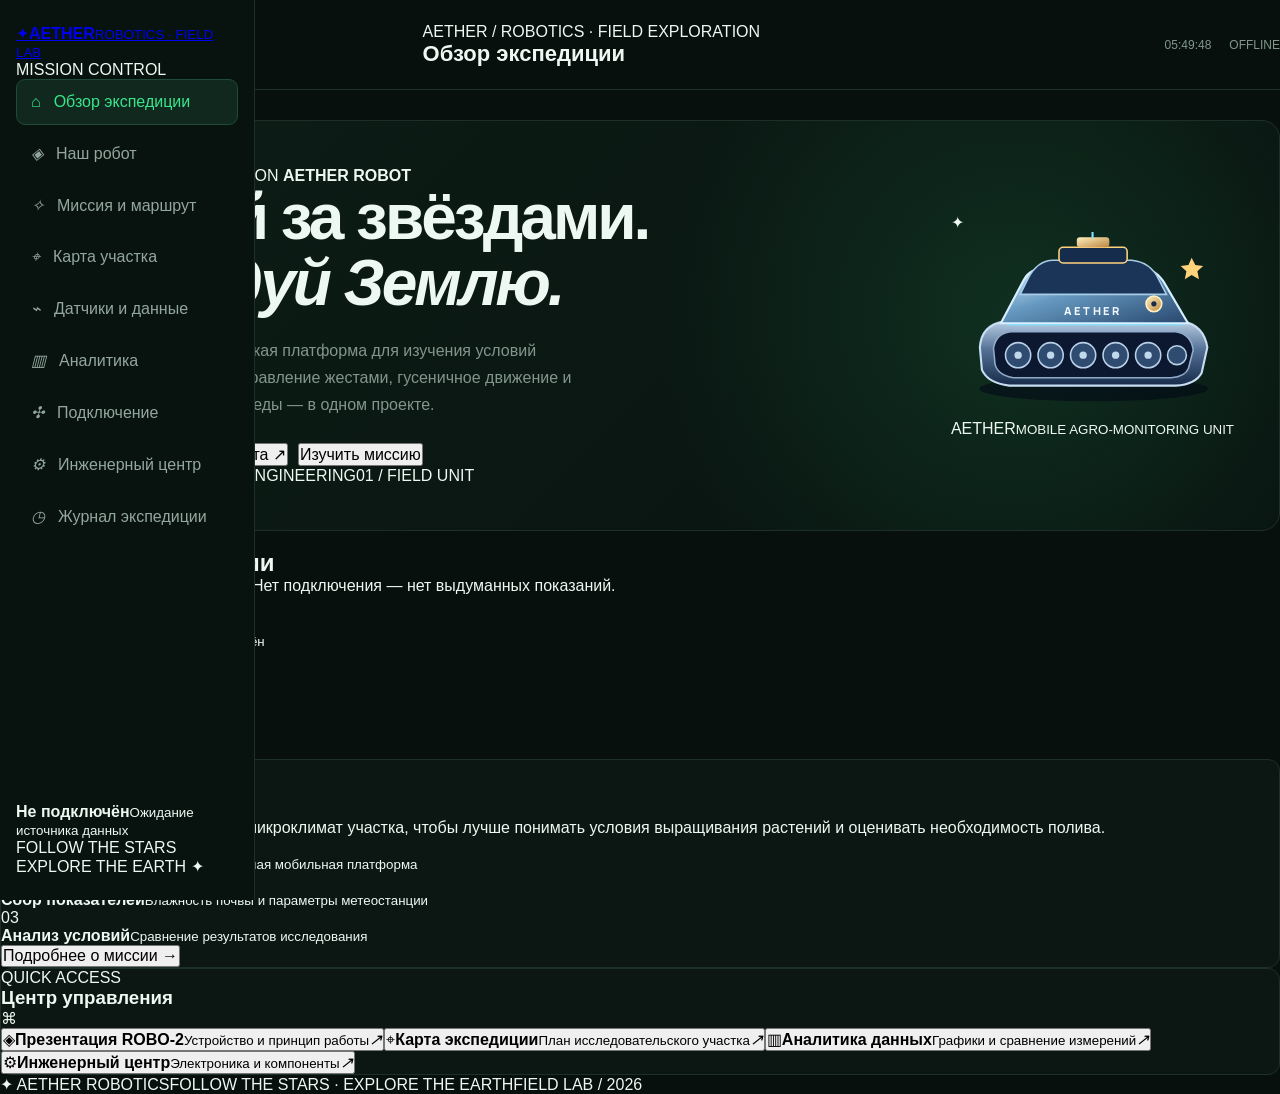
==== commit 2c045944: "Restore previous AETHER Mission Control design" ====
--- a/index.html
+++ b/index.html
@@ -1,175 +1,178 @@
 <!doctype html>
 <html lang="ru">
 <head>
-<meta charset="UTF-8">
-<meta name="viewport" content="width=device-width,initial-scale=1">
+<meta charset="UTF-8"><meta name="viewport" content="width=device-width,initial-scale=1">
 <meta name="theme-color" content="#08152c">
-<meta name="description" content="AETHER Mission Control — центр управления робототехнической экспедицией ROBO-2.">
-<title>AETHER Mission Control · ROBO-2</title>
-<style>
-:root{color-scheme:dark;--bg:#071329;--panel:#10213d;--panel2:#152b4d;--line:#2b4268;--text:#edf5ff;--muted:#9eb0ce;--cyan:#83e3ff;--gold:#ffd27c;--lav:#b8b3ff;--red:#ff9daa;--green:#a9edcf}
-*{box-sizing:border-box}html{scroll-behavior:smooth}body{margin:0;background:radial-gradient(ellipse at 78% -12%,#244b79 0,transparent 38%),radial-gradient(ellipse at 5% 45%,#1b345d 0,transparent 35%),#071329;color:var(--text);font-family:Inter,ui-sans-serif,system-ui,-apple-system,"Segoe UI",sans-serif}body:before{content:"";position:fixed;inset:0;z-index:-1;pointer-events:none;opacity:.36;background-image:radial-gradient(1px 1px at 8% 12%,#fff 98%,transparent),radial-gradient(1.5px 1.5px at 26% 71%,#ffe0a0 98%,transparent),radial-gradient(1px 1px at 47% 29%,#d7f2ff 98%,transparent),radial-gradient(1.5px 1.5px at 73% 17%,#fff 98%,transparent),radial-gradient(1px 1px at 91% 63%,#ffe0a0 98%,transparent);background-size:310px 270px}
-button{font:inherit;cursor:pointer}button:focus-visible,a:focus-visible{outline:2px solid var(--cyan);outline-offset:3px}.app{min-height:100vh;display:grid;grid-template-columns:250px minmax(0,1fr)}.sidebar{height:100vh;position:sticky;top:0;padding:24px 17px;background:linear-gradient(180deg,#091831f5,#0d1d38f5);border-right:1px solid var(--line);display:flex;flex-direction:column;z-index:5}.brand{display:flex;align-items:center;gap:12px;padding:0 8px 28px}.brand-icon{height:44px;width:44px;border-radius:15px;display:grid;place-items:center;background:linear-gradient(145deg,#fff0bd,#ffc65e 54%,#7edfff);color:#142443;font-size:25px;box-shadow:0 8px 30px #ffd27a38}.brand strong{letter-spacing:3px;font-size:18px}.brand small{display:block;color:#a8bad8;font-size:9px;letter-spacing:1.8px;margin-top:4px}.nav-label{font-size:9px;letter-spacing:2px;color:#8297ba;padding:8px 12px 10px}.nav{display:grid;gap:5px}.nav button{border:1px solid transparent;background:transparent;color:#a9bad6;text-align:left;padding:12px;border-radius:11px;display:flex;align-items:center;gap:12px;font-size:12px;transition:.18s}.nav button span{width:21px;text-align:center;font-size:16px;color:#c2d0e8}.nav button:hover,.nav button.active{background:#172e52;border-color:#3e6597;color:var(--cyan)}.nav button.active span{color:var(--gold)}.side-bottom{margin-top:auto}.connection{border:1px solid var(--line);background:#101f3b;padding:13px;border-radius:13px;font-size:11px;color:var(--muted);line-height:1.65}.connection b{color:var(--gold);font-weight:600}.status-dot{display:inline-block;width:7px;height:7px;border-radius:50%;background:#7888a3;margin-right:7px}.side-foot{font-size:9px;letter-spacing:1px;color:#8297ba;line-height:1.8;padding:15px 5px 0}.main{min-width:0;padding:0 32px 48px}.topbar{height:82px;border-bottom:1px solid var(--line);display:flex;align-items:center;justify-content:space-between;gap:12px}.eyebrow{color:var(--gold);font-size:9px;letter-spacing:2.3px;margin-bottom:5px}.topbar h1{font-size:20px;margin:0;letter-spacing:-.4px}.top-meta{display:flex;align-items:center;gap:9px}.status-pill,.chip{border:1px solid var(--line);border-radius:30px;padding:8px 11px;font-size:10px;color:var(--muted);white-space:nowrap}.status-pill b{color:var(--gold);font-weight:600}.page{display:none;padding-top:25px;animation:appear .24s ease}.page.active{display:block}@keyframes appear{from{opacity:.35;transform:translateY(4px)}to{opacity:1;transform:none}}.hero{position:relative;display:grid;grid-template-columns:minmax(0,1.25fr) minmax(240px,.75fr);align-items:center;gap:20px;overflow:hidden;padding:29px 31px;border:1px solid #3a5a83;border-radius:20px;background:radial-gradient(circle at 82% 45%,#3c76a65c,transparent 34%),radial-gradient(circle at 67% 0%,#f7c86c20,transparent 28%),linear-gradient(120deg,#142e52,#0b1932)}.hero:after{content:"✦";position:absolute;right:25%;top:5%;font-size:20px;color:#ffe0a0;opacity:.8}.hero-tag{display:inline-flex;align-items:center;gap:8px;border:1px solid #786848;background:#182d49;color:#ffe2a0;border-radius:30px;padding:7px 11px;font-size:9px;letter-spacing:1.5px}.hero h2{font-size:clamp(30px,4.4vw,49px);line-height:1.06;letter-spacing:-1.8px;margin:17px 0 12px}.hero h2 em{font-style:normal;color:var(--cyan)}.hero p{max-width:570px;color:#b4c5df;font-size:12px;line-height:1.8;margin:0}.hero-actions{display:flex;flex-wrap:wrap;gap:9px;margin-top:20px}.btn{border:1px solid #3b557b;background:#172e50;color:var(--text);padding:10px 14px;border-radius:10px;font-size:11px;transition:.18s}.btn:hover{border-color:var(--cyan);transform:translateY(-1px)}.btn.primary{background:linear-gradient(110deg,#7de3ff,#a8d0ff);color:#081a34;border-color:#8de5ff;font-weight:750;box-shadow:0 7px 22px #63d5ff20}.btn:disabled{opacity:.45;cursor:not-allowed;transform:none}.robot-visual{width:100%;max-width:360px;justify-self:center;filter:drop-shadow(0 18px 26px #0008)}.section-head{display:flex;align-items:end;justify-content:space-between;gap:12px;margin:25px 0 13px}.section-head h2{font-size:18px;margin:0}.section-head p{font-size:10px;color:var(--muted);margin:5px 0 0;line-height:1.6}.grid{display:grid;gap:13px}.grid.four{grid-template-columns:repeat(4,minmax(0,1fr))}.grid.three{grid-template-columns:repeat(3,minmax(0,1fr))}.grid.two{grid-template-columns:repeat(2,minmax(0,1fr))}.card,.stat{background:linear-gradient(145deg,#142747ed,#0e1d37f5);border:1px solid #2a4166;border-radius:15px;min-width:0}.card{overflow:hidden}.card:hover,.stat:hover{border-color:#5379a9}.stat{padding:16px}.stat small{color:var(--muted);font-size:9px;letter-spacing:1.2px}.stat strong{display:block;font-size:22px;margin:9px 0 4px}.stat em{font-size:10px;color:var(--muted);font-style:normal}.cyan{color:var(--cyan)}.gold{color:var(--gold)}.lav{color:var(--lav)}.muted{color:var(--muted)}.card-head{padding:16px 18px;border-bottom:1px solid var(--line);display:flex;align-items:center;justify-content:space-between;gap:10px}.card-head h3{font-size:13px;margin:0}.card-head p{font-size:10px;color:var(--muted);margin:4px 0 0;line-height:1.5}.card-body{padding:17px}.feature{padding:18px}.feature-icon{width:38px;height:38px;display:grid;place-items:center;border-radius:12px;background:#1b365d;color:var(--cyan);font-size:18px;margin-bottom:12px}.feature h3{font-size:13px;margin:0 0 7px}.feature p{font-size:10px;color:var(--muted);line-height:1.7;margin:0}.feature a{display:inline-block;color:var(--cyan);font-size:10px;text-decoration:none;margin-top:13px}.feature a:hover{text-decoration:underline}.notice{display:flex;gap:11px;padding:13px 15px;border:1px solid #746447;background:#28271f;border-radius:12px;color:#f4dfad;font-size:10px;line-height:1.7;margin-bottom:14px}.notice strong{color:#ffebba}.notice .symbol{font-size:17px}.map-frame{padding:14px}.map-canvas{position:relative;min-height:300px;overflow:hidden;border:1px solid #385477;border-radius:12px;background:radial-gradient(ellipse at 30% 70%,#28486b88,transparent 50%),linear-gradient(145deg,#0c1d37,#132b4b);background-image:linear-gradient(#37547738 1px,transparent 1px),linear-gradient(90deg,#37547738 1px,transparent 1px);background-size:34px 34px}.map-canvas svg{width:100%;height:300px;display:block}.map-label{position:absolute;left:13px;top:12px;background:#09172ce8;border:1px solid #3a557b;border-radius:8px;padding:7px 9px;color:#d8e9ff;font-size:9px;letter-spacing:1px}.map-legend{display:flex;flex-wrap:wrap;gap:15px;padding:12px 3px 1px;font-size:10px;color:var(--muted)}.legend-dot{display:inline-block;width:7px;height:7px;border-radius:50%;margin-right:6px}.map-note{padding:12px 15px;border-top:1px solid var(--line);font-size:10px;color:var(--muted);line-height:1.65}.task{display:flex;gap:11px;align-items:flex-start;padding:13px 0;border-bottom:1px solid #263d60}.task:last-child{border:0}.task-num{width:25px;height:25px;flex:none;display:grid;place-items:center;border-radius:8px;background:#203a60;color:var(--gold);font-size:10px}.task b{display:block;font-size:11px}.task small{display:block;color:var(--muted);font-size:10px;line-height:1.6;margin-top:4px}.sensor{padding:18px}.sensor-top{display:flex;align-items:center;justify-content:space-between}.sensor-top h3{font-size:12px;margin:0}.sensor-symbol{font-size:19px}.sensor-value{font-size:25px;font-weight:750;margin:15px 0 5px;color:#dcecff}.sensor-value small{font-size:11px;color:var(--muted);font-weight:400}.sensor p{font-size:10px;color:var(--muted);line-height:1.65;margin:0}.waiting{display:inline-block;color:var(--gold);font-size:9px;border:1px solid #746447;border-radius:20px;padding:5px 8px;background:#28271f}.empty-chart{height:190px;display:grid;place-items:center;text-align:center;padding:25px;color:var(--muted);font-size:11px;line-height:1.7}.empty-chart span{display:block;font-size:28px;color:#7990b5;margin-bottom:7px}.spec-list{display:grid;gap:0}.spec{display:flex;justify-content:space-between;gap:15px;padding:12px 0;border-bottom:1px solid #293f61;font-size:10px}.spec:last-child{border:0}.spec span{color:var(--muted)}.spec b{text-align:right;font-weight:600}.robot-profile{display:grid;grid-template-columns:minmax(0,1fr) minmax(260px,.85fr);gap:14px}.profile-art{min-height:280px;display:grid;place-items:center;background:radial-gradient(circle at 50% 60%,#244b72,transparent 60%),linear-gradient(145deg,#122747,#0c1a33);padding:20px}.profile-art svg{width:100%;max-width:420px;filter:drop-shadow(0 16px 22px #0008)}.profile-copy{padding:22px}.profile-copy h2{font-size:22px;margin:0 0 10px}.profile-copy p{font-size:11px;line-height:1.8;color:#b5c6df}.tag-row{display:flex;flex-wrap:wrap;gap:7px;margin-top:15px}.tag{font-size:9px;padding:6px 9px;border:1px solid #39577e;border-radius:30px;color:#c8dcf7}.step-flow{display:grid;grid-template-columns:repeat(4,1fr);gap:10px}.flow-item{padding:15px;border:1px solid #2c456d;border-radius:12px;background:#122543}.flow-item strong{font-size:11px;display:block;margin-bottom:6px}.flow-item p{font-size:10px;line-height:1.6;color:var(--muted);margin:0}.flow-item span{display:block;color:var(--gold);font-size:9px;letter-spacing:1px;margin-bottom:9px}.control-grid{display:grid;grid-template-columns:1fr 1fr;gap:13px}.disabled-pad{padding:22px;display:grid;grid-template-columns:repeat(3,1fr);gap:9px;max-width:340px;margin:auto}.disabled-pad button{height:57px;font-size:20px}.disabled-pad button:disabled{opacity:.34}.hand-visual{font-size:48px;text-align:center;padding:18px}.table-wrap{overflow:auto}table{width:100%;border-collapse:collapse;font-size:10px}th,td{text-align:left;padding:12px 14px;border-bottom:1px solid var(--line)}th{font-size:9px;color:var(--muted);letter-spacing:1px;font-weight:500}.empty-row{text-align:center;padding:30px;color:var(--muted)}.timeline{display:grid;gap:10px}.timeline-item{display:flex;gap:12px;padding:13px;border:1px solid #2b4268;border-radius:11px;background:#112441}.timeline-item i{width:8px;height:8px;flex:none;border-radius:50%;background:var(--gold);margin-top:4px}.timeline-item b{font-size:11px}.timeline-item p{font-size:10px;color:var(--muted);line-height:1.6;margin:4px 0 0}.footer{border-top:1px solid var(--line);margin-top:30px;padding:18px 0 0;display:flex;justify-content:space-between;gap:12px;color:#8297ba;font-size:9px;letter-spacing:1px}.mobile-brand{display:none}
-@media(max-width:1100px){.app{grid-template-columns:215px minmax(0,1fr)}.sidebar{padding:20px 12px}.main{padding:0 20px 40px}.grid.four{grid-template-columns:repeat(2,1fr)}.step-flow{grid-template-columns:repeat(2,1fr)}}
-@media(max-width:760px){.app{display:block}.sidebar{height:auto;position:relative;padding:12px;border-right:0;border-bottom:1px solid var(--line)}.brand{padding:0 4px 12px}.nav-label,.side-bottom{display:none}.nav{display:flex;overflow-x:auto;padding-bottom:2px}.nav button{white-space:nowrap;padding:9px 10px;font-size:10px}.main{padding:0 13px 30px}.topbar{height:68px}.topbar h1{font-size:16px}.status-pill{display:none}.hero{grid-template-columns:1fr;padding:22px}.hero h2{font-size:34px}.robot-visual{max-width:250px}.grid.three,.grid.two,.control-grid,.robot-profile{grid-template-columns:1fr}.grid.four{gap:8px}.stat{padding:13px}.stat strong{font-size:19px}.section-head{align-items:flex-start;flex-direction:column}.map-canvas,.map-canvas svg{min-height:245px;height:245px}.profile-art{min-height:210px}.footer{flex-direction:column}.step-flow{grid-template-columns:1fr 1fr}}
-@media(max-width:390px){.grid.four{grid-template-columns:1fr 1fr}.step-flow{grid-template-columns:1fr}}
-</style>
+<meta name="description" content="AETHER Mission Control — интерактивный центр управления и изучения мобильного робота AETHER.">
+<title>AETHER Mission Control | AETHER</title>
+<link rel="preconnect" href="https://fonts.googleapis.com"><link rel="preconnect" href="https://fonts.gstatic.com" crossorigin>
+<link href="https://fonts.googleapis.com/css2?family=Manrope:wght@400;500;600;700;800&family=Space+Grotesk:wght@500;600;700&display=swap" rel="stylesheet">
+<link rel="stylesheet" href="style.css">
 </head>
 <body>
-<div class="app">
-<aside class="sidebar">
- <div class="brand"><div class="brand-icon">✦</div><div><strong>AETHER</strong><small>ROBO-2 · STARBOUND LAB</small></div></div>
- <div class="nav-label">MISSION CONTROL</div>
- <nav class="nav" aria-label="Главная навигация">
-  <button class="active" data-page="overview"><span>⌂</span>Центр экспедиции</button>
-  <button data-page="mission"><span>✧</span>Миссия</button>
-  <button data-page="map"><span>⌖</span>Карта участка</button>
-  <button data-page="telemetry"><span>⌁</span>Телеметрия</button>
-  <button data-page="analytics"><span>▥</span>Аналитика</button>
-  <button data-page="control"><span>✣</span>Управление</button>
-  <button data-page="robot"><span>◈</span>Знакомство с роботом</button>
-  <button data-page="journal"><span>◷</span>Журнал</button>
+<div class="ambient"></div>
+<div class="app-shell">
+<aside class="sidebar" id="sidebar">
+ <a class="brand" href="#" data-page="home"><span class="brand-symbol">✦</span><span><b>AETHER</b><small>ROBOTICS · FIELD LAB</small></span></a>
+ <div class="nav-caption">MISSION CONTROL</div>
+ <nav class="nav-list" aria-label="Навигация">
+  <button class="nav-btn active" data-page="home"><i>⌂</i>Обзор экспедиции</button>
+  <button class="nav-btn" data-page="robot"><i>◈</i>Наш робот</button>
+  <button class="nav-btn" data-page="mission"><i>✧</i>Миссия и маршрут</button>
+  <button class="nav-btn" data-page="map"><i>⌖</i>Карта участка</button>
+  <button class="nav-btn" data-page="telemetry"><i>⌁</i>Датчики и данные</button>
+  <button class="nav-btn" data-page="analytics"><i>▥</i>Аналитика</button>
+  <button class="nav-btn" data-page="control"><i>✣</i>Подключение</button>
+  <button class="nav-btn" data-page="engineering"><i>⚙</i>Инженерный центр</button>
+  <button class="nav-btn" data-page="journal"><i>◷</i>Журнал экспедиции</button>
  </nav>
- <div class="side-bottom">
-  <div class="connection"><span class="status-dot"></span><b>ОЖИДАНИЕ ИНТЕГРАЦИИ</b><br>ROBO-2 · локальный интерфейс<br><span class="muted">Реальные данные пока не поступают</span></div>
-  <div class="side-foot">AETHER ROBOTICS<br>FOLLOW THE STARS · EXPLORE THE EARTH</div>
+ <div class="sidebar-bottom">
+  <div class="connection-card"><span class="live-dot"></span><div><b id="connectionLabel">Не подключён</b><small id="connectionSub">Ожидание источника данных</small></div></div>
+  <div class="sidebar-signature">FOLLOW THE STARS<br>EXPLORE THE EARTH <span>✦</span></div>
  </div>
 </aside>
-<main class="main">
-<header class="topbar"><div><div class="eyebrow">AETHER / ROBOTICS · FIELD EXPLORATION</div><h1 id="pageTitle">Центр экспедиции</h1></div><div class="top-meta"><div class="status-pill"><span class="status-dot"></span><b>OFFLINE</b> · нет телеметрии</div><span class="chip">ROBO-2 / FIELD UNIT</span></div></header>
+<main class="main-area">
+<header class="topbar">
+ <button class="mobile-menu" id="mobileMenu" aria-label="Открыть меню">☰</button>
+ <div><div class="top-eyebrow">AETHER / ROBOTICS · FIELD EXPLORATION</div><h1 id="pageTitle">Обзор экспедиции</h1></div>
+ <div class="top-actions"><div class="clock" id="clock">--:--:--</div><span class="system-pill"><span class="live-dot"></span><span id="topConnection">OFFLINE</span></span></div>
+</header>
 
-<section class="page active" id="overview">
+<section class="page active" id="home">
  <div class="hero">
-  <div><span class="hero-tag">✦ AETHER FIELD EXPEDITION · ROBO-2</span><h2>Следуй за звёздами.<br><em>Исследуй Землю.</em></h2><p>AETHER Mission Control — цифровой центр экспедиции для мобильного робота ROBO-2. Здесь собраны назначение робота, устройство системы, план исследования, экологические показатели и инструменты анализа.</p><div class="hero-actions"><button class="btn primary" data-open="robot">Познакомиться с роботом ↗</button><button class="btn" data-open="mission">Открыть миссию</button></div></div>
-  <svg class="robot-visual" viewBox="0 0 420 270" role="img" aria-label="Иллюстрация гусеничного мобильного робота ROBO-2"><defs><linearGradient id="trackA" x2="0" y2="1"><stop stop-color="#9bb5d5"/><stop offset=".48" stop-color="#405b80"/><stop offset="1" stop-color="#182b49"/></linearGradient><linearGradient id="bodyA" x2="1" y2="1"><stop stop-color="#b5d7ed"/><stop offset=".45" stop-color="#5685ad"/><stop offset="1" stop-color="#263e67"/></linearGradient><linearGradient id="topA" x2="1" y2="1"><stop stop-color="#ffe8ad"/><stop offset="1" stop-color="#c28e43"/></linearGradient></defs><ellipse cx="212" cy="230" rx="170" ry="19" fill="#020914" opacity=".55"/><path d="M54 177Q54 151 80 145L320 145Q350 149 362 177L358 211Q351 230 326 231H89Q59 227 54 204Z" fill="url(#trackA)" stroke="#c2d6ec" stroke-width="3"/><path d="M76 178Q78 162 96 161H321Q341 165 343 183L339 205Q335 216 317 217H97Q77 213 76 198Z" fill="#0b1830" stroke="#8ba6c7" stroke-width="2"/><g fill="#2b4365" stroke="#aac3df" stroke-width="2"><circle cx="105" cy="189" r="17"/><circle cx="148" cy="189" r="17"/><circle cx="191" cy="189" r="17"/><circle cx="234" cy="189" r="17"/><circle cx="277" cy="189" r="17"/><circle cx="319" cy="189" r="17"/></g><g fill="#a8c6e3"><circle cx="105" cy="189" r="5"/><circle cx="148" cy="189" r="5"/><circle cx="191" cy="189" r="5"/><circle cx="234" cy="189" r="5"/><circle cx="277" cy="189" r="5"/><circle cx="319" cy="189" r="5"/></g><path d="M91 151L112 100Q119 84 139 83H281Q303 84 314 104L336 151Z" fill="url(#bodyA)" stroke="#c5e6ff" stroke-width="3"/><path d="M128 94Q138 73 158 72H263Q284 74 297 95L305 111H119Z" fill="#203b61" stroke="#9bc8e8" stroke-width="2"/><rect x="164" y="54" width="94" height="23" rx="7" fill="#152b4c" stroke="#ffd27c" stroke-width="2"/><rect x="187" y="39" width="48" height="15" rx="5" fill="url(#topA)"/><circle cx="286" cy="124" r="11" fill="#ffd27c" stroke="#fff0c7" stroke-width="2"/><circle cx="286" cy="124" r="4" fill="#1a2d4b"/><path d="M210 38V22M204 22H216" stroke="#83e3ff" stroke-width="3" stroke-linecap="round"/><path d="M95 153H332" stroke="#83e3ff" stroke-width="2" opacity=".65"/><text x="210" y="137" text-anchor="middle" fill="#e8f5ff" font-size="13" font-weight="700" letter-spacing="3">ROBO-2</text><path d="M348 49l4 9 10 1-7 7 2 10-9-5-9 5 2-10-7-7 10-1z" fill="#ffd27c" opacity=".9"/></svg>
+  <div class="hero-copy">
+   <div class="overline"><span>✦</span> AETHER FIELD EXPEDITION <b>AETHER ROBOT</b></div>
+   <h2>Следуй за звёздами.<br><em>Исследуй Землю.</em></h2>
+   <p>Мобильная робототехническая платформа для изучения условий выращивания растений. Управление жестами, гусеничное движение и мониторинг окружающей среды — в одном проекте.</p>
+   <div class="hero-buttons"><button class="btn btn-primary" data-open="robot">Открыть презентацию робота <span>↗</span></button><button class="btn btn-ghost" data-open="mission">Изучить миссию</button></div>
+   <div class="hero-foot"><span>✦ AUTONOMY THROUGH ENGINEERING</span><span>01 / FIELD UNIT</span></div>
+  </div>
+  <div class="hero-art">
+   <div class="orbit orbit-one"></div><div class="orbit orbit-two"></div><div class="orbit-star">✦</div>
+   <svg class="rover-svg" viewBox="0 0 540 350" role="img" aria-label="Иллюстрация мобильного робота AETHER">
+    <defs><linearGradient id="track" x2="0" y2="1"><stop stop-color="#b6cce3"/><stop offset=".45" stop-color="#526f94"/><stop offset="1" stop-color="#172b49"/></linearGradient><linearGradient id="metal" x2="1" y2="1"><stop stop-color="#d5efff"/><stop offset=".42" stop-color="#6699c0"/><stop offset="1" stop-color="#28476e"/></linearGradient><linearGradient id="gold" x2="1" y2="1"><stop stop-color="#fff0bd"/><stop offset="1" stop-color="#bd8642"/></linearGradient></defs>
+    <ellipse cx="272" cy="299" rx="218" ry="24" fill="#020914" opacity=".6"/>
+    <path d="M55 220Q58 178 100 171H443Q482 178 489 220L478 269Q466 291 429 293H111Q70 288 59 263Z" fill="url(#track)" stroke="#c8ddf1" stroke-width="4"/>
+    <path d="M81 222Q86 192 115 190H428Q458 194 462 225L453 260Q447 276 420 278H119Q89 273 84 252Z" fill="#0b1830" stroke="#91abc9" stroke-width="3"/>
+    <g fill="#304b70" stroke="#b9d1e8" stroke-width="3"><circle cx="128" cy="235" r="24"/><circle cx="190" cy="235" r="24"/><circle cx="252" cy="235" r="24"/><circle cx="314" cy="235" r="24"/><circle cx="376" cy="235" r="24"/><circle cx="431" cy="235" r="18"/></g><g fill="#c0d7ec"><circle cx="128" cy="235" r="7"/><circle cx="190" cy="235" r="7"/><circle cx="252" cy="235" r="7"/><circle cx="314" cy="235" r="7"/><circle cx="376" cy="235" r="7"/></g>
+    <path d="M95 174L139 91Q151 69 182 68H360Q391 70 408 99L452 174Z" fill="url(#metal)" stroke="#d7efff" stroke-width="4"/>
+    <path d="M146 91Q164 54 195 54H344Q381 57 397 92L411 119H132Z" fill="#1b3558" stroke="#a8cce7" stroke-width="3"/>
+    <rect x="206" y="29" width="130" height="30" rx="8" fill="#152c4d" stroke="#ffd27c" stroke-width="3"/><rect x="240" y="10" width="62" height="19" rx="6" fill="url(#gold)"/>
+    <path d="M270 10V-4" stroke="#83e3ff" stroke-width="4" stroke-linecap="round"/>
+    <circle cx="387" cy="137" r="15" fill="url(#gold)" stroke="#fff0c6" stroke-width="3"/><circle cx="387" cy="137" r="5" fill="#172d4b"/>
+    <path d="M108 177H441" stroke="#83e3ff" stroke-width="3" opacity=".8"/><text x="270" y="158" text-anchor="middle" fill="#f1f8ff" font-family="Manrope" font-size="21" font-weight="800" letter-spacing="5">AETHER</text>
+    <path d="M459 49l7 14 15 2-11 10 3 15-14-8-13 8 3-15-11-10 15-2z" fill="#ffd27c"/>
+   </svg>
+   <div class="art-caption"><span>AETHER</span><small>MOBILE AGRO-MONITORING UNIT</small></div>
+  </div>
  </div>
- <div class="section-head"><div><h2>Состояние системы</h2><p>Статус компонентов без подмены реальных измерений демонстрационными значениями</p></div><span class="chip">SYSTEM OVERVIEW</span></div>
- <div class="grid four">
-  <div class="stat"><small>СОЕДИНЕНИЕ</small><strong class="gold">OFFLINE</strong><em>Bluetooth-протокол не настроен</em></div>
-  <div class="stat"><small>ДАТЧИКИ</small><strong class="cyan">2 типа</strong><em>Почвенный датчик и метеостанция</em></div>
-  <div class="stat"><small>ПОЗИЦИОНИРОВАНИЕ</small><strong class="lav">Не задано</strong><em>Нет GPS / одометрии в данных</em></div>
-  <div class="stat"><small>АККУМУЛЯТОР</small><strong>—</strong><em>Уровень заряда не передаётся</em></div>
+ <div class="section-title"><div><span class="kicker">SYSTEM STATUS</span><h2>Состояние экспедиции</h2><p>Только подтверждённые данные. Нет подключения — нет выдуманных показаний.</p></div><span class="subtle-tag">LIVE OVERVIEW</span></div>
+ <div class="metric-grid">
+  <article class="metric-card"><div class="metric-top"><span>СВЯЗЬ С РОБОТОМ</span><i>⌁</i></div><strong class="metric-status" id="metricConnection">OFFLINE</strong><small id="metricConnectionNote">Источник данных не подключён</small></article>
+  <article class="metric-card"><div class="metric-top"><span>ВЛАЖНОСТЬ ПОЧВЫ</span><i>◉</i></div><strong id="metricSoil">— <small>%</small></strong><small>Ожидается показание датчика</small></article>
+  <article class="metric-card"><div class="metric-top"><span>ТЕМПЕРАТУРА</span><i>☼</i></div><strong id="metricTemp">— <small>°C</small></strong><small>Данные метеостанции</small></article>
+  <article class="metric-card"><div class="metric-top"><span>ВЛАЖНОСТЬ ВОЗДУХА</span><i>≈</i></div><strong id="metricAir">— <small>%</small></strong><small>Данные метеостанции</small></article>
  </div>
- <div class="section-head"><div><h2>Рабочие модули</h2><p>Основные разделы центра управления AETHER</p></div></div>
- <div class="grid three">
-  <article class="card feature"><div class="feature-icon">✧</div><h3>План экспедиции</h3><p>Цель исследования, этапы работы и точки, в которых планируется измерять параметры окружающей среды.</p><a href="#" data-open="mission">Перейти к миссии →</a></article>
-  <article class="card feature"><div class="feature-icon">⌖</div><h3>Карта участка</h3><p>Схема для планирования исследовательского маршрута. Реальное положение появится после интеграции позиционирования.</p><a href="#" data-open="map">Открыть карту →</a></article>
-  <article class="card feature"><div class="feature-icon">▥</div><h3>Аналитика</h3><p>Раздел для динамики влажности почвы и микроклимата. Графики будут строиться только из полученных измерений.</p><a href="#" data-open="analytics">Открыть аналитику →</a></article>
+ <div class="home-grid">
+  <article class="panel mission-panel"><div class="panel-heading"><div><span class="kicker">CURRENT OBJECTIVE</span><h3>Цель проекта</h3></div><span class="panel-icon">✧</span></div><p>Исследовать состояние почвы и микроклимат участка, чтобы лучше понимать условия выращивания растений и оценивать необходимость полива.</p><div class="objective-line"><span>01</span><div><b>Перемещение по участку</b><small>Гусеничная мобильная платформа</small></div></div><div class="objective-line"><span>02</span><div><b>Сбор показателей</b><small>Влажность почвы и параметры метеостанции</small></div></div><div class="objective-line"><span>03</span><div><b>Анализ условий</b><small>Сравнение результатов исследования</small></div></div><button class="text-link" data-open="mission">Подробнее о миссии →</button></article>
+  <article class="panel quick-panel"><div class="panel-heading"><div><span class="kicker">QUICK ACCESS</span><h3>Центр управления</h3></div><span class="panel-icon">⌘</span></div><button class="quick-link" data-open="robot"><span class="quick-icon">◈</span><span><b>Презентация ROBO-2</b><small>Устройство и принцип работы</small></span><i>↗</i></button><button class="quick-link" data-open="map"><span class="quick-icon">⌖</span><span><b>Карта экспедиции</b><small>План исследовательского участка</small></span><i>↗</i></button><button class="quick-link" data-open="analytics"><span class="quick-icon">▥</span><span><b>Аналитика данных</b><small>Графики и сравнение измерений</small></span><i>↗</i></button><button class="quick-link" data-open="engineering"><span class="quick-icon">⚙</span><span><b>Инженерный центр</b><small>Электроника и компоненты</small></span><i>↗</i></button></article>
  </div>
- <div class="footer"><span>AETHER · ROBO-2</span><span>FIELD EXPLORATION SYSTEM</span></div>
+</section>
+
+<section class="page" id="robot">
+ <div class="page-intro"><span class="kicker">ROBOT PRESENTATION / 01</span><h2>Знакомьтесь: <em>AETHER</em></h2><p>Мобильный робот AETHER для мониторинга почвы и окружающей среды. Изучите его конструкцию, систему управления и назначение.</p></div>
+ <div class="robot-showcase panel"><div class="robot-showcase-art"><div class="model-orbit"></div><div class="model-robot"><svg viewBox="0 0 520 340" aria-label="Модель гусеничного робота"><use href="#roverDrawing"/></svg></div><div class="drag-hint">✥ ROBOT OVERVIEW · ROBO-2</div></div><div class="robot-showcase-copy"><span class="subtle-tag">AETHER MOBILE UNIT</span><h3>Робот, который<br><em>исследует среду.</em></h3><p>ROBO-2 объединяет мобильную платформу, управление жестами и сенсорный блок. Он предназначен для перемещения по исследуемому участку и получения информации об условиях выращивания растений.</p><div class="spec-pills"><span>Tracked chassis</span><span>Arduino Nano</span><span>MPU6050</span><span>Bluetooth</span></div><button class="btn btn-primary" data-open="engineering">Изучить компоненты ↗</button></div></div>
+ <div class="section-title"><div><span class="kicker">HOW IT WORKS</span><h2>Как работает робот</h2><p>Путь от наклона руки до движения мобильной платформы.</p></div></div>
+ <div class="process-grid"><article class="process-card"><span>01 / INPUT</span><div class="process-icon">✋</div><h3>Жест рукой</h3><p>Пользователь наклоняет отдельный контроллер вперёд, назад или в сторону.</p></article><article class="process-card"><span>02 / SENSOR</span><div class="process-icon">⌁</div><h3>MPU6050</h3><p>Акселерометр и гироскоп считывают изменение положения контроллера.</p></article><article class="process-card"><span>03 / LOGIC</span><div class="process-icon">⌘</div><h3>Arduino Nano</h3><p>Микроконтроллер обрабатывает показания и определяет нужную команду.</p></article><article class="process-card"><span>04 / LINK</span><div class="process-icon">ᛒ</div><h3>Bluetooth</h3><p>Команда передаётся на робота для управления его движением.</p></article></div>
+ <div class="section-title"><div><span class="kicker">ROBOT ANATOMY</span><h2>Из чего состоит робот</h2><p>Основные узлы по предоставленному описанию проекта.</p></div></div>
+ <div class="component-grid">
+  <article class="component-card"><span class="component-icon">▰</span><div><h3>Гусеничное шасси</h3><p>Мобильная основа робота. Обеспечивает передвижение по исследуемой поверхности.</p></div><span class="component-index">01</span></article>
+  <article class="component-card"><span class="component-icon">⌘</span><div><h3>Arduino Nano</h3><p>Обрабатывает сигналы датчика наклона и формирует команды управления.</p></div><span class="component-index">02</span></article>
+  <article class="component-card"><span class="component-icon">⌁</span><div><h3>MPU6050</h3><p>Модуль с акселерометром и гироскопом для определения наклона контроллера.</p></div><span class="component-index">03</span></article>
+  <article class="component-card"><span class="component-icon">ᛒ</span><div><h3>Bluetooth</h3><p>Беспроводной канал передачи управляющих команд между контроллером и роботом.</p></div><span class="component-index">04</span></article>
+  <article class="component-card"><span class="component-icon">🌱</span><div><h3>Датчик почвы</h3><p>Двухконтактный резистивный датчик для оценки влажности грунта.</p></div><span class="component-index">05</span></article>
+  <article class="component-card"><span class="component-icon">☼</span><div><h3>Метеостанция</h3><p>Используется для наблюдения за параметрами микроклимата. Точная модель требует уточнения.</p></div><span class="component-index">06</span></article>
+  <article class="component-card"><span class="component-icon">⚙</span><div><h3>Двигатели и драйвер</h3><p>Приводная система получает команды от контроллера и обеспечивает движение платформы.</p></div><span class="component-index">07</span></article>
+  <article class="component-card"><span class="component-icon">▣</span><div><h3>Питание и соединения</h3><p>Электрическая часть обеспечивает питание контроллера, датчиков и приводов.</p></div><span class="component-index">08</span></article>
+ </div>
+ <div class="info-banner"><span>ⓘ</span><p>Иллюстрация робота на сайте — визуальная модель для презентации, а не точная копия корпуса. В описании указаны только компоненты, подтверждённые материалами проекта; неизвестные модели и характеристики не выдумываются.</p></div>
 </section>
 
 <section class="page" id="mission">
- <div class="section-head"><div><h2>Экспедиция ROBO-2</h2><p>Исследовательская миссия: наблюдение за условиями выращивания растений</p></div><span class="chip">MISSION BRIEF</span></div>
- <div class="notice"><span class="symbol">✦</span><div><strong>Цель миссии</strong><br>Собирать информацию о влажности почвы и параметрах микроклимата, чтобы оценивать условия окружающей среды и помогать определять необходимость полива.</div></div>
- <div class="grid two">
-  <div class="card"><div class="card-head"><div><h3>План выполнения</h3><p>Последовательность исследовательской работы</p></div><span class="chip">MISSION FLOW</span></div><div class="card-body">
-   <div class="task"><span class="task-num">01</span><div><b>Подготовка робота</b><small>Проверить гусеничное шасси, питание, контроллеры и установленные датчики.</small></div></div>
-   <div class="task"><span class="task-num">02</span><div><b>Управление движением</b><small>Наклонять контроллер руки для передачи команд движения через Bluetooth.</small></div></div>
-   <div class="task"><span class="task-num">03</span><div><b>Измерение условий</b><small>Получить влажность почвы и показатели метеостанции в точках исследования.</small></div></div>
-   <div class="task"><span class="task-num">04</span><div><b>Анализ результатов</b><small>Сопоставить измерения и оценить условия для выращивания растений.</small></div></div>
-  </div></div>
-  <div class="card"><div class="card-head"><div><h3>Что исследует робот</h3><p>Области наблюдения</p></div></div><div class="card-body">
-   <div class="spec"><span>Почва</span><b>Влажность</b></div><div class="spec"><span>Воздух</span><b>Температура</b></div><div class="spec"><span>Микроклимат</span><b>Относительная влажность</b></div><div class="spec"><span>Результат</span><b>Оценка условий полива</b></div>
-   <p class="muted" style="font-size:10px;line-height:1.7;margin:15px 0 0">Точный набор параметров метеостанции зависит от установленной модели. Сайт не приписывает роботу датчики, наличие которых не подтверждено.</p>
-  </div></div>
+ <div class="page-intro"><span class="kicker">FIELD EXPEDITION / 02</span><h2>Миссия <em>AETHER</em></h2><p>От подготовки мобильной платформы до анализа условий выращивания растений.</p></div>
+ <div class="mission-banner"><div><span class="overline">MISSION OBJECTIVE</span><h3>Узнать больше о среде,<br>в которой растут растения.</h3><p>Робот помогает наблюдать за влажностью почвы и микроклиматом, чтобы оценивать условия участка.</p></div><div class="mission-emblem">✦<small>FIELD<br>RESEARCH</small></div></div>
+ <div class="section-title"><div><span class="kicker">MISSION PROTOCOL</span><h2>Этапы экспедиции</h2></div></div>
+ <div class="mission-steps">
+  <article><span>01</span><div><h3>Подготовка</h3><p>Проверка питания, гусеничного шасси, контроллеров, датчиков и соединений.</p><small>PRE-FLIGHT CHECK</small></div><b>✧</b></article>
+  <article><span>02</span><div><h3>Управление</h3><p>Наклон контроллера руки считывается MPU6050 и преобразуется Arduino Nano в команду.</p><small>GESTURE CONTROL</small></div><b>⌁</b></article>
+  <article><span>03</span><div><h3>Исследование участка</h3><p>Перемещение робота и получение показаний влажности почвы и метеостанции.</p><small>FIELD OBSERVATION</small></div><b>⌖</b></article>
+  <article><span>04</span><div><h3>Анализ</h3><p>Сравнение результатов измерений и оценка условий, влияющих на полив растений.</p><small>DATA REVIEW</small></div><b>▥</b></article>
  </div>
- <div class="section-head"><div><h2>Ожидаемые результаты</h2><p>Что должна дать работа системы после подключения аппаратной части</p></div></div>
- <div class="grid three">
-  <div class="card feature"><div class="feature-icon">◉</div><h3>Наблюдение</h3><p>Получение информации о состоянии почвы и микроклимата в выбранных точках.</p></div>
-  <div class="card feature"><div class="feature-icon">⌁</div><h3>Систематизация</h3><p>Сохранение измерений с привязкой ко времени и, при наличии позиционирования, к месту.</p></div>
-  <div class="card feature"><div class="feature-icon">✧</div><h3>Практическая польза</h3><p>Более обоснованная оценка условий выращивания растений и потребности в поливе.</p></div>
- </div>
+ <div class="section-title"><div><span class="kicker">RESEARCH TARGETS</span><h2>Что изучаем</h2></div></div>
+ <div class="target-grid"><div class="target-card"><span>🌱</span><b>Почва</b><small>Уровень влажности</small></div><div class="target-card"><span>☼</span><b>Воздух</b><small>Температура</small></div><div class="target-card"><span>≈</span><b>Микроклимат</b><small>Влажность воздуха</small></div><div class="target-card"><span>✧</span><b>Выводы</b><small>Оценка условий полива</small></div></div>
 </section>
 
 <section class="page" id="map">
- <div class="section-head"><div><h2>Карта исследовательского участка</h2><p>План-схема для проектирования маршрута экспедиции</p></div><span class="chip">FIELD MAP</span></div>
- <div class="card"><div class="map-frame"><div class="map-canvas"><div class="map-label">AETHER / PLANNING GRID · НЕ GPS-КАРТА</div>
- <svg viewBox="0 0 760 330" preserveAspectRatio="none" role="img" aria-label="План-схема участка с маршрутными точками"><defs><linearGradient id="field" x2="1" y2="1"><stop stop-color="#1c4262" stop-opacity=".7"/><stop offset="1" stop-color="#1a3450" stop-opacity=".2"/></linearGradient></defs><path d="M45 72Q170 25 270 78T510 66T720 105V280Q590 248 480 280T230 265T45 286Z" fill="url(#field)" stroke="#6da4c7" stroke-opacity=".55" stroke-width="2"/><path d="M70 105Q170 62 260 108T450 106T680 135M70 160Q170 117 260 163T450 161T680 190M70 215Q170 172 260 218T450 216T680 245" fill="none" stroke="#82c4e7" stroke-opacity=".28" stroke-width="2"/><path d="M110 250L190 195L305 220L405 145L530 175L640 105" fill="none" stroke="#83e3ff" stroke-width="3" stroke-dasharray="8 8" opacity=".8"/><g fill="#ffd27c" stroke="#fff0c7" stroke-width="2"><circle cx="110" cy="250" r="8"/><circle cx="190" cy="195" r="7"/><circle cx="305" cy="220" r="7"/><circle cx="405" cy="145" r="7"/><circle cx="530" cy="175" r="7"/><circle cx="640" cy="105" r="8"/></g><g fill="#eaf5ff" font-size="11" font-family="system-ui"><text x="88" y="275">START</text><text x="171" y="178">P-01</text><text x="287" y="245">P-02</text><text x="387" y="127">P-03</text><text x="512" y="198">P-04</text><text x="620" y="84">FINISH</text></g><g transform="translate(110 250)"><circle r="19" fill="#83e3ff" opacity=".15"/><path d="M-8 2L-5 -8H6L10 2Z" fill="#83e3ff" stroke="#fff" stroke-width="1.5"/><circle cx="-5" cy="4" r="3" fill="#ffd27c"/><circle cx="7" cy="4" r="3" fill="#ffd27c"/></g></svg>
- </div><div class="map-legend"><span><i class="legend-dot" style="background:#83e3ff"></i>Планируемая траектория</span><span><i class="legend-dot" style="background:#ffd27c"></i>Планируемые точки исследования</span></div></div><div class="map-note">Это условная схема планирования, а не карта текущего положения робота. Реальный маршрут и координаты появятся только после подключения GPS, энкодеров/одометрии или другого источника позиционирования. Точки P-01—P-04 являются обозначениями плана, а не записанными измерениями.</div></div>
- <div class="section-head"><div><h2>Как появится реальный маршрут</h2><p>Компоненты, необходимые для отображения передвижения</p></div></div>
- <div class="grid three"><div class="card feature"><div class="feature-icon">⌖</div><h3>Источник координат</h3><p>GPS или другая система локализации, подходящая для условий работы робота.</p></div><div class="card feature"><div class="feature-icon">↗</div><h3>Передача данных</h3><p>Контроллер должен передавать координаты и временные метки в понятном формате.</p></div><div class="card feature"><div class="feature-icon">▦</div><h3>Отображение</h3><p>После интеграции координаты можно наносить на карту и связывать с измерениями.</p></div></div>
+ <div class="page-intro"><span class="kicker">FIELD NAVIGATION / 03</span><h2>Карта <em>участка</em></h2><p>Планирование исследовательских точек и просмотр полученного маршрута.</p></div>
+ <div class="map-toolbar"><div><b>FIELD GRID</b><small id="mapMode">Режим планирования · локальная схема</small></div><div class="map-actions"><button class="btn btn-small" id="addPoint">＋ Добавить точку</button><button class="btn btn-small" id="clearPoints">Очистить план</button></div></div>
+ <div class="map-panel panel"><div class="map-canvas" id="mapCanvas"><svg id="fieldMap" viewBox="0 0 900 520" preserveAspectRatio="none" aria-label="Схема исследовательского участка"><defs><pattern id="gridPattern" width="45" height="45" patternUnits="userSpaceOnUse"><path d="M45 0H0V45" fill="none" stroke="#41618a" stroke-opacity=".34" stroke-width="1"/></pattern><linearGradient id="land" x2="1" y2="1"><stop stop-color="#1d4260" stop-opacity=".65"/><stop offset="1" stop-color="#152e4d" stop-opacity=".25"/></linearGradient></defs><rect width="900" height="520" fill="url(#gridPattern)"/><path d="M40 110Q185 42 325 102T610 82T860 144V440Q704 402 580 447T302 430T40 455Z" fill="url(#land)" stroke="#6b9ec2" stroke-opacity=".5" stroke-width="2"/><path d="M50 180Q180 120 300 175T570 158T850 215M50 270Q180 210 300 265T570 248T850 305M50 360Q180 300 300 355T570 338T850 395" fill="none" stroke="#6aa4c8" stroke-opacity=".22" stroke-width="3"/></svg><svg id="routeLayer" viewBox="0 0 900 520" preserveAspectRatio="none"></svg><div class="map-overlay-label">AETHER / RESEARCH FIELD</div><div class="map-coordinates" id="mapPointCount">0 PLANNED POINTS</div></div><div class="map-legend"><span><i class="legend-cyan"></i>Планируемый маршрут</span><span><i class="legend-gold"></i>Точка исследования</span><span><i class="legend-white"></i>Положение робота — только при наличии координат</span></div></div>
+ <div class="map-footnote">Это интерактивная схема планирования, не географическая карта и не GPS. Точки можно добавлять нажатием на поле. Реальное положение робота появится после интеграции источника координат (GPS, одометрия или другая локализация).</div>
+ <div class="section-title"><div><span class="kicker">FIELD PLAN</span><h2>Точки исследования</h2><p>Нажми на карту, чтобы добавить точку. Список сохраняется в браузере.</p></div></div><div id="pointList" class="point-list"><div class="empty-state">На плане пока нет точек. Добавь первую точку на карте.</div></div>
 </section>
 
 <section class="page" id="telemetry">
- <div class="section-head"><div><h2>Телеметрия и датчики</h2><p>Параметры, которые предусмотрены конструкцией проекта</p></div><span class="waiting">НЕТ ВХОДЯЩИХ ДАННЫХ</span></div>
- <div class="notice"><span class="symbol">ⓘ</span><div><strong>Канал данных не подключён.</strong><br>Здесь будут отображаться реальные измерения после настройки контроллера, Bluetooth-протокола и формата передачи данных. Числа не подставляются автоматически.</div></div>
- <div class="grid three">
-  <div class="card sensor"><div class="sensor-top"><h3>🌱 Влажность почвы</h3><span class="sensor-symbol">◉</span></div><div class="sensor-value">— <small>%</small></div><p>Двухконтактный резистивный датчик влажности почвы. Значение появится после чтения датчика и передачи данных на сайт.</p><div style="margin-top:13px"><span class="waiting">ОЖИДАЕТ ПОДКЛЮЧЕНИЯ</span></div></div>
-  <div class="card sensor"><div class="sensor-top"><h3>🌡 Температура воздуха</h3><span class="sensor-symbol">⌁</span></div><div class="sensor-value">— <small>°C</small></div><p>Параметр метеостанции. Точная модель и формат показаний должны быть уточнены по установленному модулю.</p><div style="margin-top:13px"><span class="waiting">ОЖИДАЕТ ПОДКЛЮЧЕНИЯ</span></div></div>
-  <div class="card sensor"><div class="sensor-top"><h3>💧 Влажность воздуха</h3><span class="sensor-symbol">⌖</span></div><div class="sensor-value">— <small>%</small></div><p>Относительная влажность воздуха по данным метеостанции, если этот параметр поддерживается её датчиком.</p><div style="margin-top:13px"><span class="waiting">ОЖИДАЕТ ПОДКЛЮЧЕНИЯ</span></div></div>
+ <div class="page-intro"><span class="kicker">SENSOR NETWORK / 04</span><h2>Датчики и <em>телеметрия</em></h2><p>Рабочая панель для реальных измерений, полученных от подключённого контроллера или импортированного файла.</p></div>
+ <div class="connection-banner"><span class="connection-symbol">⌁</span><div><b id="telemetryStatus">Источник данных не подключён</b><small>Подключи контроллер в разделе «Подключение» или импортируй CSV-файл с измерениями.</small></div><button class="btn btn-small" data-open="control">Настроить связь ↗</button></div>
+ <div class="sensor-grid">
+  <article class="sensor-card"><div class="sensor-head"><span>🌱 ВЛАЖНОСТЬ ПОЧВЫ</span><i>01</i></div><div class="sensor-number" id="soilValue">—<small>%</small></div><div class="sensor-bar"><span id="soilBar"></span></div><p id="soilTime">Нет измерений</p><small class="sensor-description">Двухконтактный резистивный датчик. Для точного процента нужна калибровка по сухой и влажной почве.</small></article>
+  <article class="sensor-card"><div class="sensor-head"><span>☼ ТЕМПЕРАТУРА ВОЗДУХА</span><i>02</i></div><div class="sensor-number" id="tempValue">—<small>°C</small></div><div class="sensor-bar"><span id="tempBar"></span></div><p id="tempTime">Нет измерений</p><small class="sensor-description">Показывается, если метеостанция передаёт поле temperature.</small></article>
+  <article class="sensor-card"><div class="sensor-head"><span>≈ ВЛАЖНОСТЬ ВОЗДУХА</span><i>03</i></div><div class="sensor-number" id="airValue">—<small>%</small></div><div class="sensor-bar"><span id="airBar"></span></div><p id="airTime">Нет измерений</p><small class="sensor-description">Относительная влажность, если этот параметр поддерживается метеостанцией.</small></article>
  </div>
- <div class="section-head"><div><h2>Состояние аппаратных каналов</h2><p>Известные элементы системы и их статус интеграции с веб-интерфейсом</p></div></div>
- <div class="card"><div class="card-body spec-list"><div class="spec"><span>Контроллер жестов</span><b>Arduino Nano + MPU6050</b></div><div class="spec"><span>Передача команд</span><b>Bluetooth · протокол не описан</b></div><div class="spec"><span>Датчик почвы</span><b>Резистивный, 2 контакта</b></div><div class="spec"><span>Метеостанция</span><b>Модель требует уточнения</b></div><div class="spec"><span>GPS / одометрия</span><b>Не подтверждены</b></div><div class="spec"><span>Данные аккумулятора</span><b>Не передаются</b></div></div></div>
+ <div class="section-title"><div><span class="kicker">LATEST READINGS</span><h2>Последние измерения</h2></div><button class="btn btn-small" id="exportCsv">Экспорт CSV ↓</button></div>
+ <div class="panel table-panel"><div class="table-scroll"><table><thead><tr><th>ВРЕМЯ</th><th>ПОЧВА</th><th>ТЕМПЕРАТУРА</th><th>ВЛАЖНОСТЬ ВОЗДУХА</th><th>ИСТОЧНИК</th></tr></thead><tbody id="readingsBody"><tr><td colspan="5" class="empty-table">Измерений пока нет. Здесь появятся реальные полученные значения.</td></tr></tbody></table></div></div>
+ <div class="section-title"><div><span class="kicker">DATA IMPORT</span><h2>Импорт измерений</h2><p>Загрузи CSV из контроллера или таблицы. Поддерживаемые заголовки: timestamp, soil, temperature, humidity.</p></div></div>
+ <label class="upload-box" for="csvInput"><span>⇧</span><b>Выбрать CSV-файл</b><small>Данные будут добавлены в локальный журнал браузера.</small><input id="csvInput" type="file" accept=".csv,text/csv"></label>
 </section>
 
 <section class="page" id="analytics">
- <div class="section-head"><div><h2>AETHER Analytics</h2><p>Анализ изменений окружающей среды и сравнение результатов исследований</p></div><span class="chip">DATA ANALYSIS</span></div>
- <div class="notice"><span class="symbol">▥</span><div><strong>Аналитика готова к приёму измерений.</strong><br>Графики, средние значения и сравнение точек будут рассчитаны на основе реальной истории датчиков. Пока измерений нет, поэтому диаграммы не содержат вымышленных линий.</div></div>
- <div class="grid two">
-  <div class="card"><div class="card-head"><div><h3>Влажность почвы</h3><p>Изменение показаний во времени</p></div><span class="chip">SOIL</span></div><div class="empty-chart"><div><span>⌁</span>Нет измерений для построения графика.<br>Подключите датчик и передайте первые значения.</div></div></div>
-  <div class="card"><div class="card-head"><div><h3>Температура воздуха</h3><p>Динамика температуры</p></div><span class="chip">AIR</span></div><div class="empty-chart"><div><span>⌁</span>Нет измерений для построения графика.<br>Данные появятся после интеграции метеостанции.</div></div></div>
-  <div class="card"><div class="card-head"><div><h3>Влажность воздуха</h3><p>Изменение микроклимата</p></div><span class="chip">CLIMATE</span></div><div class="empty-chart"><div><span>⌁</span>Нет измерений для построения графика.<br>Ожидается подключение источника телеметрии.</div></div></div>
-  <div class="card"><div class="card-head"><div><h3>Сравнение точек</h3><p>Сопоставление исследуемых зон</p></div><span class="chip">FIELD DATA</span></div><div class="empty-chart"><div><span>✧</span>Пока нет точек с сохранёнными измерениями.<br>После экспедиции можно сравнить участки.</div></div></div>
- </div>
- <div class="section-head"><div><h2>Показатели, которые будут рассчитываться</h2><p>После поступления массива реальных данных</p></div></div>
- <div class="grid three"><div class="card feature"><div class="feature-icon">∑</div><h3>Средние значения</h3><p>Средняя влажность почвы, температура и влажность воздуха за выбранный период.</p></div><div class="card feature"><div class="feature-icon">↗</div><h3>Динамика</h3><p>Изменение показателей во времени и выявление заметных колебаний.</p></div><div class="card feature"><div class="feature-icon">⌖</div><h3>Сравнение зон</h3><p>Сопоставление показателей в разных точках участка, если измерения привязаны к местам.</p></div></div>
+ <div class="page-intro"><span class="kicker">FIELD INTELLIGENCE / 05</span><h2>AETHER <em>Analytics</em></h2><p>Графики и сводные показатели строятся только из сохранённых реальных измерений.</p></div>
+ <div class="analytics-summary"><div class="summary-card"><small>ЗАПИСЕЙ</small><b id="totalReadings">0</b><span>измерений сохранено</span></div><div class="summary-card"><small>СРЕДНЯЯ ВЛАЖНОСТЬ ПОЧВЫ</small><b id="avgSoil">—</b><span>по доступным записям</span></div><div class="summary-card"><small>СРЕДНЯЯ ТЕМПЕРАТУРА</small><b id="avgTemp">—</b><span>по доступным записям</span></div><div class="summary-card"><small>СРЕДНЯЯ ВЛАЖНОСТЬ ВОЗДУХА</small><b id="avgHumidity">—</b><span>по доступным записям</span></div></div>
+ <div class="charts-grid"><article class="panel chart-panel"><div class="panel-heading"><div><span class="kicker">SOIL MONITORING</span><h3>Влажность почвы</h3></div><span class="chart-unit">%</span></div><canvas id="soilChart" height="220"></canvas><div class="chart-empty" id="soilChartEmpty">График появится после получения измерений.</div></article><article class="panel chart-panel"><div class="panel-heading"><div><span class="kicker">WEATHER STATION</span><h3>Температура воздуха</h3></div><span class="chart-unit">°C</span></div><canvas id="tempChart" height="220"></canvas><div class="chart-empty" id="tempChartEmpty">График появится после получения измерений.</div></article><article class="panel chart-panel"><div class="panel-heading"><div><span class="kicker">CLIMATE</span><h3>Влажность воздуха</h3></div><span class="chart-unit">%</span></div><canvas id="humidityChart" height="220"></canvas><div class="chart-empty" id="humidityChartEmpty">График появится после получения измерений.</div></article><article class="panel chart-panel insight-panel"><div class="panel-heading"><div><span class="kicker">FIELD INSIGHT</span><h3>Что означают данные?</h3></div><span class="panel-icon">✧</span></div><p id="insightText">После первых измерений здесь появится краткая сводка по доступным показателям. Пороговые значения влажности почвы зависят от типа грунта и культуры — сайт не будет выдавать универсальную рекомендацию без калибровки.</p></article></div>
 </section>
 
 <section class="page" id="control">
- <div class="section-head"><div><h2>Управление ROBO-2</h2><p>Архитектура управления движением и контроллер жестов</p></div><span class="waiting">КОМАНДЫ НЕ ПОДКЛЮЧЕНЫ</span></div>
- <div class="notice"><span class="symbol">ⓘ</span><div><strong>Кнопки управления пока заблокированы.</strong><br>Неизвестен точный Bluetooth-модуль и формат команд, который ожидает прошивка робота. Блокировка нужна, чтобы сайт не показывал, будто отправил команду, которая на самом деле никуда не ушла.</div></div>
- <div class="control-grid">
-  <div class="card"><div class="card-head"><div><h3>Ручные команды</h3><p>Будущая панель движения</p></div></div><div class="disabled-pad"><span></span><button class="btn" disabled>↑</button><span></span><button class="btn" disabled>←</button><button class="btn" disabled>■</button><button class="btn" disabled>→</button><span></span><button class="btn" disabled>↓</button><span></span></div><div class="map-note">Вперёд · назад · поворот влево · поворот вправо · остановка. Отправка включается после согласования протокола.</div></div>
-  <div class="card"><div class="card-head"><div><h3>Контроллер жестов</h3><p>MPU6050 + Arduino Nano</p></div></div><div class="hand-visual">✋</div><div class="card-body" style="padding-top:0"><div class="spec"><span>Наклон вперёд / назад</span><b>Движение робота</b></div><div class="spec"><span>Наклон влево / вправо</span><b>Поворот робота</b></div><div class="spec"><span>Передача</span><b>Bluetooth</b></div><p class="muted" style="font-size:10px;line-height:1.7;margin:14px 0 0">Сайт отображает принцип управления по описанию проекта. Для показа реального наклона руки нужно передавать углы или уже распознанные команды в браузер.</p></div></div>
- </div>
- <div class="section-head"><div><h2>Что требуется для активации</h2></div></div>
- <div class="card"><div class="card-body spec-list"><div class="spec"><span>1. Модель Bluetooth-модуля</span><b>Нужно уточнить</b></div><div class="spec"><span>2. Тип связи и поддержка браузером</span><b>Нужно проверить</b></div><div class="spec"><span>3. Формат команд прошивки</span><b>Нужны реальные команды</b></div><div class="spec"><span>4. Приём показаний датчиков</span><b>Нужен формат телеметрии</b></div></div></div>
+ <div class="page-intro"><span class="kicker">DEVICE LINK / 06</span><h2>Подключение <em>робота</em></h2><p>Подключи совместимый последовательный интерфейс и получай телеметрию. Совместимость зависит от платы и браузера.</p></div>
+ <div class="info-banner warning"><span>!</span><p>Для реального управления движением требуется знать Bluetooth-модуль и команды прошивки. Этот интерфейс не отправляет случайные команды и не притворяется подключённым к роботу.</p></div>
+ <div class="connect-grid"><article class="panel connect-card"><span class="kicker">SERIAL CONNECTION</span><div class="connect-illustration">⌁</div><h3>USB / Serial</h3><p>Подключение Arduino через USB-последовательный порт в браузерах с поддержкой Web Serial (обычно Chrome или Edge на компьютере).</p><button class="btn btn-primary" id="connectSerial">Подключить контроллер</button><button class="btn btn-ghost" id="disconnectSerial" disabled>Отключить</button><small id="serialSupport" class="muted-text"></small></article><article class="panel protocol-card"><span class="kicker">DATA PROTOCOL</span><h3>Формат телеметрии</h3><p>Для автоматического чтения отправляй из Arduino одну JSON-строку на каждое измерение, завершая её переводом строки:</p><pre>{
+  "soil": 42,
+  "temperature": 23.5,
+  "humidity": 58.2
+}</pre><p>Поля необязательны. Можно добавить <code>timestamp</code> в формате ISO. Значения должны быть числами. Это формат, который ожидает веб-сайт; прошивку робота нужно настроить отдельно.</p></article></div>
+ <div class="section-title"><div><span class="kicker">CONNECTION LOG</span><h2>События соединения</h2></div></div><div class="panel log-panel" id="connectionLog"><div class="empty-state">Пока нет событий соединения.</div></div>
+ <div class="info-banner"><span>ⓘ</span><p>Web Serial подключается к USB-порту, а не напрямую к любому Bluetooth-модулю. Некоторые модули Bluetooth Classic (например, SPP) браузером Web Bluetooth не поддерживаются. Для точной Bluetooth-интеграции нужны модель модуля, UUID/профиль связи и формат прошивки.</p></div>
 </section>
 
-<section class="page" id="robot">
- <div class="section-head"><div><h2>Знакомство с ROBO-2</h2><p>Интерактивная презентация: назначение, конструкция и принцип работы</p></div><span class="chip">ROBOT PROFILE</span></div>
- <div class="robot-profile">
-  <div class="card profile-art"><svg viewBox="0 0 520 330" role="img" aria-label="Подробная иллюстрация гусеничного робота ROBO-2"><defs><linearGradient id="rt" x2="0" y2="1"><stop stop-color="#a9c2df"/><stop offset=".5" stop-color="#496587"/><stop offset="1" stop-color="#142642"/></linearGradient><linearGradient id="rb" x2="1" y2="1"><stop stop-color="#c2e4f6"/><stop offset=".5" stop-color="#5b89b2"/><stop offset="1" stop-color="#20395f"/></linearGradient></defs><ellipse cx="260" cy="282" rx="210" ry="22" fill="#020914" opacity=".6"/><path d="M45 207Q45 170 83 164H430Q470 171 477 207L469 251Q458 277 424 279H95Q55 274 45 244Z" fill="url(#rt)" stroke="#c3d8ed" stroke-width="4"/><path d="M71 210Q75 183 102 182H420Q449 187 451 213L447 242Q441 259 416 261H105Q78 256 73 238Z" fill="#09172d" stroke="#93afd0" stroke-width="3"/><g fill="#2b4468" stroke="#b4cce5" stroke-width="3"><circle cx="112" cy="221" r="23"/><circle cx="169" cy="221" r="23"/><circle cx="226" cy="221" r="23"/><circle cx="283" cy="221" r="23"/><circle cx="340" cy="221" r="23"/><circle cx="397" cy="221" r="23"/></g><g fill="#b6d3eb"><circle cx="112" cy="221" r="7"/><circle cx="169" cy="221" r="7"/><circle cx="226" cy="221" r="7"/><circle cx="283" cy="221" r="7"/><circle cx="340" cy="221" r="7"/><circle cx="397" cy="221" r="7"/></g><path d="M91 165L126 93Q137 73 163 72H356Q382 75 395 99L429 165Z" fill="url(#rb)" stroke="#d0edff" stroke-width="4"/><path d="M142 91Q155 61 184 60H332Q365 62 381 93L392 117H130Z" fill="#203c63" stroke="#a9d4f0" stroke-width="3"/><rect x="189" y="38" width="133" height="28" rx="8" fill="#132a4b" stroke="#ffd27c" stroke-width="3"/><rect x="224" y="20" width="64" height="18" rx="6" fill="#d5a75b"/><path d="M255 20V5" stroke="#83e3ff" stroke-width="4" stroke-linecap="round"/><circle cx="374" cy="132" r="15" fill="#ffd27c" stroke="#fff1ca" stroke-width="3"/><circle cx="374" cy="132" r="5" fill="#1a3152"/><path d="M105 169H418" stroke="#83e3ff" stroke-width="3" opacity=".8"/><text x="260" y="151" text-anchor="middle" fill="#f0f8ff" font-size="19" font-weight="800" letter-spacing="5">ROBO-2</text><path d="M435 45l6 12 13 2-10 9 2 13-11-7-12 7 3-13-10-9 13-2z" fill="#ffd27c"/></svg></div>
-  <div class="card profile-copy"><span class="hero-tag">AETHER ROBOTICS · MOBILE UNIT</span><h2>ROBO-2</h2><p>Мобильный робот для исследования условий окружающей среды и мониторинга параметров, важных для выращивания растений. Его конструкция объединяет гусеничную платформу, дистанционное управление жестами и сенсорный блок.</p><p>Главная особенность проекта — управление наклоном руки: датчик MPU6050 считывает движение контроллера, Arduino Nano формирует команду, а Bluetooth передаёт её роботу.</p><div class="tag-row"><span class="tag">Гусеничное шасси</span><span class="tag">Arduino Nano</span><span class="tag">MPU6050</span><span class="tag">Bluetooth</span><span class="tag">Агромониторинг</span></div></div>
- </div>
- <div class="section-head"><div><h2>Из чего состоит робот</h2><p>Основные узлы и их назначение</p></div></div>
- <div class="grid three">
-  <article class="card feature"><div class="feature-icon">▰</div><h3>Гусеничная платформа</h3><p>Основа мобильной конструкции. Гусеничный ход обеспечивает передвижение робота по исследуемому участку.</p></article>
-  <article class="card feature"><div class="feature-icon">⌘</div><h3>Контроллер движения</h3><p>Arduino Nano обрабатывает информацию от датчика наклона MPU6050 и формирует команды управления.</p></article>
-  <article class="card feature"><div class="feature-icon">ᛒ</div><h3>Bluetooth-связь</h3><p>Беспроводной канал передачи команд между контроллером руки и мобильным роботом.</p></article>
-  <article class="card feature"><div class="feature-icon">🌱</div><h3>Датчик влажности почвы</h3><p>Двухконтактный резистивный датчик используется для оценки влажности грунта.</p></article>
-  <article class="card feature"><div class="feature-icon">☀</div><h3>Метеостанция</h3><p>Предназначена для наблюдения за микроклиматом. Точный перечень параметров зависит от установленной модели.</p></article>
-  <article class="card feature"><div class="feature-icon">⚙</div><h3>Привод и электроника</h3><p>Двигатели и драйвер обеспечивают движение платформы по командам управляющего контроллера.</p></article>
- </div>
- <div class="section-head"><div><h2>Как работает управление</h2><p>От движения руки до перемещения робота</p></div></div>
- <div class="step-flow">
-  <div class="flow-item"><span>STEP 01</span><strong>Наклон руки</strong><p>Пользователь наклоняет отдельный контроллер вперёд, назад или в сторону.</p></div>
-  <div class="flow-item"><span>STEP 02</span><strong>MPU6050</strong><p>Акселерометр и гироскоп измеряют движение и изменение ориентации.</p></div>
-  <div class="flow-item"><span>STEP 03</span><strong>Arduino Nano</strong><p>Контроллер обрабатывает данные и определяет команду движения.</p></div>
-  <div class="flow-item"><span>STEP 04</span><strong>Bluetooth → робот</strong><p>Команда передаётся мобильной платформе для выполнения движения.</p></div>
- </div>
- <div class="section-head"><div><h2>Как робот помогает исследованию</h2></div></div>
- <div class="card"><div class="card-body"><p style="font-size:11px;line-height:1.85;color:#bdcde3;margin:0">ROBO-2 объединяет мобильность и экологический мониторинг. Робот может перемещаться по участку, а установленные датчики предназначены для получения сведений о влажности почвы и микроклимате. Эти данные помогают лучше понимать условия выращивания растений и оценивать, когда может потребоваться полив. Сам сайт служит центром отображения информации и анализа, а для автоматического получения данных необходима интеграция с электроникой робота.</p></div></div>
+<section class="page" id="engineering">
+ <div class="page-intro"><span class="kicker">ENGINEERING BAY / 07</span><h2>Инженерный <em>центр</em></h2><p>Техническая карта системы: компоненты, электронные узлы, алгоритм управления и обслуживание.</p></div>
+ <div class="engineering-tabs" role="tablist"><button class="eng-tab active" data-tab="architecture">Архитектура</button><button class="eng-tab" data-tab="electronics">Электроника</button><button class="eng-tab" data-tab="logic">Алгоритм</button><button class="eng-tab" data-tab="checklist">Проверка</button></div>
+ <div class="eng-content active" id="architecture"><div class="architecture-flow"><div class="arch-node"><span>INPUT</span><b>MPU6050</b><small>Наклон руки</small></div><i>→</i><div class="arch-node"><span>PROCESS</span><b>Arduino Nano</b><small>Обработка сигналов</small></div><i>→</i><div class="arch-node"><span>WIRELESS</span><b>Bluetooth</b><small>Передача команды</small></div><i>→</i><div class="arch-node"><span>OUTPUT</span><b>Моторный драйвер</b><small>Движение платформы</small></div></div><div class="panel technical-note"><h3>Отдельный сенсорный контур</h3><p>Датчик влажности почвы и метеостанция формируют измерения окружающей среды. Чтобы показывать их на сайте, контроллер должен передавать значения по согласованному интерфейсу и формату данных.</p></div></div>
+ <div class="eng-content" id="electronics"><div class="component-table panel"><div class="table-scroll"><table><thead><tr><th>УЗЕЛ</th><th>КОМПОНЕНТ</th><th>РОЛЬ В ПРОЕКТЕ</th><th>УТОЧНЕНИЕ</th></tr></thead><tbody><tr><td>Контроллер жестов</td><td>Arduino Nano</td><td>Обработка данных и формирование команд</td><td>Подтверждён</td></tr><tr><td>Инерциальный датчик</td><td>MPU6050</td><td>Акселерометр + гироскоп</td><td>Подтверждён</td></tr><tr><td>Беспроводная связь</td><td>Bluetooth-модуль</td><td>Передача команд</td><td>Модель уточнить</td></tr><tr><td>Датчик почвы</td><td>Резистивный, 2 контакта</td><td>Оценка влажности грунта</td><td>Калибровка нужна</td></tr><tr><td>Метеостанция</td><td>Модуль проекта</td><td>Измерение микроклимата</td><td>Модель и поля уточнить</td></tr><tr><td>Привод</td><td>Двигатели + драйвер</td><td>Передвижение гусеничной платформы</td><td>Модели уточнить</td></tr></tbody></table></div></div></div>
+ <div class="eng-content" id="logic"><div class="logic-grid"><article><span>01</span><h3>Считывание наклона</h3><p>MPU6050 передаёт данные акселерометра и гироскопа контроллеру Arduino Nano.</p></article><article><span>02</span><h3>Определение жеста</h3><p>Прошивка сопоставляет наклон с заданными диапазонами и выбирает команду.</p></article><article><span>03</span><h3>Передача команды</h3><p>Bluetooth передаёт команду на приёмную часть мобильного робота.</p></article><article><span>04</span><h3>Управление приводом</h3><p>Драйвер управляет двигателями в соответствии с принятой командой.</p></article></div><div class="info-banner"><span>ⓘ</span><p>Конкретные углы срабатывания, скорость двигателей, схема подключения и символы команд не указаны в доступном описании — они не подменяются догадками.</p></div></div>
+ <div class="eng-content" id="checklist"><div class="checklist panel"><h3>Предстартовая проверка</h3><p>Отмечай пункты перед полевым запуском. Отметки сохраняются в браузере.</p><label><input type="checkbox" data-check="power"> Проверено питание и надёжность соединений</label><label><input type="checkbox" data-check="tracks"> Проверено крепление гусениц и колёс</label><label><input type="checkbox" data-check="motors"> Проверено свободное движение приводов</label><label><input type="checkbox" data-check="imu"> Проверено считывание MPU6050</label><label><input type="checkbox" data-check="bluetooth"> Проверено соединение Bluetooth</label><label><input type="checkbox" data-check="soil"> Проверен датчик влажности почвы</label><label><input type="checkbox" data-check="weather"> Проверена метеостанция</label><label><input type="checkbox" data-check="stop"> Проверена безопасная остановка робота</label></div></div>
 </section>
 
 <section class="page" id="journal">
- <div class="section-head"><div><h2>Журнал экспедиции</h2><p>История событий и измерений будет формироваться при подключении реального источника данных</p></div><span class="chip">MISSION LOG</span></div>
- <div class="card"><div class="card-head"><div><h3>Записи системы</h3><p>На данный момент журнал измерений пуст</p></div></div><div class="table-wrap"><table><thead><tr><th>ВРЕМЯ</th><th>СОБЫТИЕ</th><th>ДЕТАЛИ</th><th>ИСТОЧНИК</th></tr></thead><tbody><tr><td colspan="4" class="empty-row">Нет записей. Сайт не создаёт фиктивную историю измерений.</td></tr></tbody></table></div></div>
- <div class="section-head"><div><h2>События, которые будут записываться</h2></div></div>
- <div class="timeline"><div class="timeline-item"><i></i><div><b>Подключение робота</b><p>Факт установки связи и идентификатор устройства.</p></div></div><div class="timeline-item"><i></i><div><b>Получение показаний</b><p>Время, значения датчиков и доступные сведения об источнике.</p></div></div><div class="timeline-item"><i></i><div><b>Точки маршрута</b><p>Координаты или данные одометрии, если система позиционирования будет добавлена.</p></div></div><div class="timeline-item"><i></i><div><b>Команды управления</b><p>Команда, время отправки и подтверждение от контроллера, если прошивка его поддерживает.</p></div></div></div>
+ <div class="page-intro"><span class="kicker">MISSION ARCHIVE / 08</span><h2>Журнал <em>экспедиции</em></h2><p>История реальных измерений, подключений и заметок. Записи сохраняются локально в этом браузере.</p></div>
+ <div class="journal-toolbar"><div class="journal-count"><b id="journalCount">0</b><small>записей</small></div><button class="btn btn-small" id="exportJournal">Экспорт журнала ↓</button></div>
+ <div class="panel journal-panel"><div id="journalEntries" class="journal-entries"><div class="empty-state">Журнал пока пуст. Подключи источник данных или добавь заметку.</div></div></div>
+ <div class="section-title"><div><span class="kicker">FIELD NOTES</span><h2>Добавить заметку</h2><p>Например: состояние участка, условия проведения измерений, замечания команды.</p></div></div>
+ <div class="panel note-form"><label for="noteText">Текст заметки</label><textarea id="noteText" rows="3" placeholder="Запиши наблюдение экспедиции..."></textarea><button class="btn btn-primary" id="saveNote">Сохранить заметку</button></div>
 </section>
-<div class="footer"><span>AETHER · ROBO-2</span><span>FOLLOW THE STARS · EXPLORE THE EARTH</span></div>
+
+<footer class="site-footer"><span>✦ AETHER ROBOTICS</span><span>FOLLOW THE STARS · EXPLORE THE EARTH</span><span>FIELD LAB / 2026</span></footer>
 </main>
 </div>
-<script>
-(()=>{
- const titles={overview:"Центр экспедиции",mission:"Миссия",map:"Карта участка",telemetry:"Телеметрия",analytics:"AETHER Analytics",control:"Управление роботом",robot:"Знакомство с роботом",journal:"Журнал экспедиции"};
- const pages=[...document.querySelectorAll(".page")];
- function openPage(id){if(!titles[id])return;pages.forEach(p=>p.classList.toggle("active",p.id===id));document.querySelectorAll(".nav button").forEach(b=>b.classList.toggle("active",b.dataset.page===id));document.getElementById("pageTitle").textContent=titles[id];window.scrollTo({top:0,behavior:"smooth"});}
- document.querySelectorAll("[data-page]").forEach(b=>b.addEventListener("click",()=>openPage(b.dataset.page)));
- document.querySelectorAll("[data-open]").forEach(b=>b.addEventListener("click",e=>{e.preventDefault();openPage(b.dataset.open)}));
-})();
-</script>
-</body>
-</html>+<svg aria-hidden="true" style="position:absolute;width:0;height:0;overflow:hidden"><symbol id="roverDrawing" viewBox="0 0 540 350"><path d="M55 220Q58 178 100 171H443Q482 178 489 220L478 269Q466 291 429 293H111Q70 288 59 263Z" fill="#526f94" stroke="#c8ddf1" stroke-width="4"/><path d="M81 222Q86 192 115 190H428Q458 194 462 225L453 260Q447 276 420 278H119Q89 273 84 252Z" fill="#0b1830" stroke="#91abc9" stroke-width="3"/><g fill="#304b70" stroke="#b9d1e8" stroke-width="3"><circle cx="128" cy="235" r="24"/><circle cx="190" cy="235" r="24"/><circle cx="252" cy="235" r="24"/><circle cx="314" cy="235" r="24"/><circle cx="376" cy="235" r="24"/><circle cx="431" cy="235" r="18"/></g><path d="M95 174L139 91Q151 69 182 68H360Q391 70 408 99L452 174Z" fill="#6699c0" stroke="#d7efff" stroke-width="4"/><path d="M146 91Q164 54 195 54H344Q381 57 397 92L411 119H132Z" fill="#1b3558" stroke="#a8cce7" stroke-width="3"/><rect x="206" y="29" width="130" height="30" rx="8" fill="#152c4d" stroke="#ffd27c" stroke-width="3"/><rect x="240" y="10" width="62" height="19" rx="6" fill="#d8ad65"/><circle cx="387" cy="137" r="15" fill="#ffd27c" stroke="#fff0c6" stroke-width="3"/><path d="M108 177H441" stroke="#83e3ff" stroke-width="3"/><text x="270" y="158" text-anchor="middle" fill="#f1f8ff" font-size="21" font-weight="800" letter-spacing="5">AETHER</text></symbol></svg>
+<div id="toast" class="toast" role="status" aria-live="polite"></div>
+<script src="script.js"></script>
+</body></html>
--- a/style.css
+++ b/style.css
@@ -0,0 +1,1365 @@
+* {
+    box-sizing: border-box;
+    margin: 0;
+    padding: 0;
+}
+
+:root {
+    --bg: #07100d;
+    --panel: #0c1713;
+    --panel2: #101e19;
+    --border: #1d3028;
+
+    --green: #39e58c;
+    --green-dark: #1dbb6c;
+
+    --text: #edf8f2;
+    --muted: #82968d;
+
+    --danger: #ff5f67;
+    --yellow: #ffd166;
+}
+
+body {
+    font-family:
+        Inter,
+        Arial,
+        sans-serif;
+
+    background: var(--bg);
+    color: var(--text);
+
+    min-height: 100vh;
+}
+
+button,
+input,
+textarea {
+    font: inherit;
+}
+
+button {
+    cursor: pointer;
+}
+
+.app {
+    display: flex;
+    min-height: 100vh;
+}
+
+
+/* ================= SIDEBAR ================= */
+
+.sidebar {
+    width: 255px;
+    min-height: 100vh;
+
+    background: #08130f;
+
+    border-right: 1px solid var(--border);
+
+    padding: 24px 16px;
+
+    display: flex;
+    flex-direction: column;
+
+    position: fixed;
+    left: 0;
+    top: 0;
+    bottom: 0;
+}
+
+.logo {
+    display: flex;
+    align-items: center;
+    gap: 12px;
+
+    padding: 0 10px 28px;
+}
+
+.logo-icon {
+    width: 42px;
+    height: 42px;
+
+    display: grid;
+    place-items: center;
+
+    background: var(--green);
+    color: #06100c;
+
+    border-radius: 11px;
+
+    font-size: 22px;
+    font-weight: 900;
+}
+
+.logo strong {
+    display: block;
+    font-size: 19px;
+}
+
+.logo span {
+    display: block;
+
+    margin-top: 3px;
+
+    color: var(--muted);
+
+    font-size: 9px;
+    letter-spacing: 2px;
+}
+
+nav {
+    display: flex;
+    flex-direction: column;
+    gap: 5px;
+}
+
+.nav-btn {
+    width: 100%;
+
+    display: flex;
+    align-items: center;
+    gap: 13px;
+
+    padding: 13px 14px;
+
+    border: 1px solid transparent;
+
+    border-radius: 9px;
+
+    background: transparent;
+
+    color: #93a79e;
+
+    text-align: left;
+
+    transition: .2s;
+}
+
+.nav-btn span {
+    width: 22px;
+
+    text-align: center;
+
+    font-size: 17px;
+}
+
+.nav-btn:hover {
+    background: #102019;
+    color: white;
+}
+
+.nav-btn.active {
+    background: #10281d;
+    color: var(--green);
+
+    border-color: #1d4b37;
+}
+
+.sidebar-bottom {
+    margin-top: auto;
+}
+
+.system-status {
+    color: var(--muted);
+
+    font-size: 12px;
+
+    display: flex;
+    align-items: center;
+    gap: 8px;
+
+    margin: 15px 8px;
+}
+
+.system-status i {
+    width: 7px;
+    height: 7px;
+
+    background: var(--green);
+
+    border-radius: 50%;
+}
+
+.save-btn {
+    width: 100%;
+
+    padding: 12px;
+
+    border: 1px solid var(--border);
+
+    background: #0d1d16;
+
+    color: white;
+
+    border-radius: 8px;
+}
+
+
+/* ================= MAIN ================= */
+
+.main {
+    margin-left: 255px;
+
+    width: calc(100% - 255px);
+
+    padding: 0 34px 50px;
+}
+
+.topbar {
+    height: 90px;
+
+    display: flex;
+    align-items: center;
+    justify-content: space-between;
+
+    border-bottom: 1px solid var(--border);
+}
+
+.breadcrumbs {
+    color: var(--green);
+
+    font-size: 10px;
+    letter-spacing: 2px;
+
+    margin-bottom: 5px;
+}
+
+.topbar h1 {
+    font-size: 22px;
+}
+
+.top-actions {
+    display: flex;
+    align-items: center;
+    gap: 18px;
+
+    color: var(--muted);
+
+    font-size: 12px;
+}
+
+.small-btn {
+    padding: 9px 15px;
+
+    background: transparent;
+
+    color: var(--text);
+
+    border: 1px solid var(--border);
+
+    border-radius: 7px;
+}
+
+
+/* ================= PAGES ================= */
+
+.page {
+    display: none;
+
+    padding-top: 30px;
+
+    animation: fade .25s ease;
+}
+
+.page.active {
+    display: block;
+}
+
+@keyframes fade {
+    from {
+        opacity: 0;
+        transform: translateY(5px);
+    }
+
+    to {
+        opacity: 1;
+        transform: translateY(0);
+    }
+}
+
+
+/* ================= HERO ================= */
+
+.hero {
+    min-height: 360px;
+
+    display: flex;
+    justify-content: space-between;
+    align-items: center;
+
+    padding: 45px;
+
+    background:
+        radial-gradient(
+            circle at 80% 50%,
+            rgba(57, 229, 140, .13),
+            transparent 35%
+        ),
+        linear-gradient(
+            135deg,
+            #0d1d16,
+            #08120f
+        );
+
+    border: 1px solid var(--border);
+
+    border-radius: 18px;
+}
+
+.badge {
+    display: inline-block;
+
+    padding: 7px 11px;
+
+    border: 1px solid #23573e;
+
+    color: var(--green);
+
+    border-radius: 50px;
+
+    font-size: 9px;
+
+    letter-spacing: 1.5px;
+
+    margin-bottom: 18px;
+}
+
+.hero h2 {
+    font-size: clamp(36px, 5vw, 65px);
+
+    line-height: 1.03;
+
+    letter-spacing: -3px;
+}
+
+.hero h2 span {
+    color: var(--green);
+}
+
+.hero p {
+    max-width: 570px;
+
+    color: var(--muted);
+
+    line-height: 1.7;
+
+    margin-top: 20px;
+}
+
+.hero-buttons {
+    display: flex;
+    gap: 10px;
+
+    margin-top: 25px;
+}
+
+.primary-btn,
+.secondary-btn {
+    padding: 11px 17px;
+
+    border-radius: 7px;
+
+    transition: .2s;
+}
+
+.primary-btn {
+    background: var(--green);
+
+    border: 1px solid var(--green);
+
+    color: #06100c;
+
+    font-weight: 800;
+}
+
+.primary-btn:hover {
+    background: #65f1a7;
+
+    transform: translateY(-1px);
+}
+
+.secondary-btn {
+    background: #12221b;
+
+    border: 1px solid #274238;
+
+    color: white;
+}
+
+.secondary-btn:hover {
+    background: #182d24;
+}
+
+.full {
+    width: 100%;
+}
+
+.hero-robot {
+    width: 280px;
+    height: 280px;
+
+    display: grid;
+    place-items: center;
+}
+
+.robot-circle {
+    width: 210px;
+    height: 210px;
+
+    border-radius: 50%;
+
+    border: 1px solid #2c654a;
+
+    background:
+        radial-gradient(
+            circle,
+            rgba(57,229,140,.16),
+            transparent 60%
+        );
+
+    display: grid;
+    place-items: center;
+
+    box-shadow:
+        0 0 80px rgba(57,229,140,.1);
+}
+
+.robot-symbol {
+    font-size: 100px;
+
+    filter:
+        drop-shadow(
+            0 0 20px rgba(57,229,140,.5)
+        );
+}
+
+
+/* ================= STATS ================= */
+
+.stats-grid {
+    display: grid;
+
+    grid-template-columns:
+        repeat(4, 1fr);
+
+    gap: 14px;
+
+    margin-top: 18px;
+}
+
+.stat-card {
+    background: var(--panel);
+
+    border: 1px solid var(--border);
+
+    border-radius: 12px;
+
+    padding: 20px;
+}
+
+.stat-card span {
+    display: block;
+
+    color: var(--muted);
+
+    font-size: 10px;
+    letter-spacing: 1px;
+}
+
+.stat-card strong {
+    display: block;
+
+    margin-top: 10px;
+
+    font-size: 27px;
+}
+
+.stat-card small {
+    color: var(--muted);
+
+    font-size: 11px;
+}
+
+.green {
+    color: var(--green);
+}
+
+
+/* ================= PANELS ================= */
+
+.panel {
+    background: var(--panel);
+
+    border: 1px solid var(--border);
+
+    border-radius: 12px;
+}
+
+.panel-header {
+    padding: 20px;
+
+    border-bottom: 1px solid var(--border);
+}
+
+.panel-header h3 {
+    font-size: 15px;
+}
+
+.panel-header p {
+    color: var(--muted);
+
+    font-size: 11px;
+
+    margin-top: 5px;
+}
+
+.dashboard-grid {
+    display: grid;
+
+    grid-template-columns: 1fr 1fr;
+
+    gap: 15px;
+
+    margin-top: 15px;
+}
+
+.project-info {
+    display: flex;
+    align-items: center;
+    gap: 15px;
+
+    padding: 22px;
+}
+
+.project-icon {
+    width: 55px;
+    height: 55px;
+
+    display: grid;
+    place-items: center;
+
+    background: #13251d;
+
+    border-radius: 12px;
+
+    font-size: 27px;
+}
+
+.project-info p {
+    color: var(--muted);
+
+    font-size: 11px;
+
+    margin-top: 5px;
+}
+
+.check-list {
+    padding: 10px 20px 20px;
+}
+
+.check-list > div {
+    display: flex;
+    justify-content: space-between;
+
+    padding: 13px 0;
+
+    border-bottom: 1px solid #17271f;
+
+    font-size: 12px;
+}
+
+.ok {
+    color: var(--green);
+}
+
+
+/* ================= PAGE HEADING ================= */
+
+.page-heading {
+    display: flex;
+    justify-content: space-between;
+    align-items: center;
+
+    margin-bottom: 22px;
+}
+
+.page-heading h2 {
+    font-size: 28px;
+}
+
+.page-heading p {
+    color: var(--muted);
+
+    margin-top: 6px;
+
+    font-size: 12px;
+}
+
+.project-name,
+.search {
+    background: var(--panel);
+
+    border: 1px solid var(--border);
+
+    color: white;
+
+    border-radius: 8px;
+
+    padding: 11px 14px;
+
+    outline: none;
+}
+
+.project-name:focus,
+.search:focus {
+    border-color: var(--green);
+}
+
+
+/* ================= BUILDER ================= */
+
+.builder-layout {
+    display: grid;
+
+    grid-template-columns: 1fr 330px;
+
+    gap: 15px;
+}
+
+.viewer-panel {
+    overflow: hidden;
+}
+
+.viewer-toolbar {
+    height: 58px;
+
+    padding: 0 18px;
+
+    display: flex;
+    justify-content: space-between;
+    align-items: center;
+
+    border-bottom: 1px solid var(--border);
+}
+
+.viewer-toolbar strong {
+    font-size: 11px;
+
+    letter-spacing: 1px;
+}
+
+.viewer-toolbar span {
+    color: var(--muted);
+
+    margin-left: 8px;
+
+    font-size: 10px;
+}
+
+.viewer-toolbar button {
+    width: 32px;
+    height: 30px;
+
+    margin-left: 4px;
+
+    border: 1px solid var(--border);
+
+    background: #101f18;
+
+    color: white;
+
+    border-radius: 6px;
+}
+
+#threeContainer {
+    height: 560px;
+
+    background:
+        linear-gradient(
+            rgba(255,255,255,.025) 1px,
+            transparent 1px
+        ),
+        linear-gradient(
+            90deg,
+            rgba(255,255,255,.025) 1px,
+            transparent 1px
+        );
+
+    background-size: 40px 40px;
+
+    position: relative;
+}
+
+#threeContainer canvas {
+    width: 100% !important;
+    height: 100% !important;
+    display: block;
+}
+
+.viewer-info {
+    display: flex;
+    justify-content: space-between;
+
+    padding: 11px 18px;
+
+    color: var(--muted);
+
+    font-size: 10px;
+
+    border-top: 1px solid var(--border);
+}
+
+.viewer-info span:first-child {
+    color: var(--green);
+}
+
+.assembly-list {
+    padding: 10px 16px;
+
+    max-height: 500px;
+
+    overflow-y: auto;
+}
+
+.assembly-item {
+    display: flex;
+    justify-content: space-between;
+    align-items: center;
+
+    padding: 13px 0;
+
+    border-bottom: 1px solid #17271f;
+}
+
+.assembly-item strong {
+    display: block;
+
+    font-size: 12px;
+}
+
+.assembly-item small {
+    color: var(--muted);
+
+    font-size: 10px;
+}
+
+.remove-component {
+    background: transparent;
+
+    border: none;
+
+    color: var(--danger);
+
+    font-size: 16px;
+}
+
+.assembly-total {
+    display: flex;
+    justify-content: space-between;
+
+    padding: 18px;
+
+    border-top: 1px solid var(--border);
+
+    color: var(--muted);
+}
+
+.assembly-total strong {
+    color: var(--green);
+}
+
+
+/* ================= COMPONENTS ================= */
+
+.component-grid {
+    display: grid;
+
+    grid-template-columns:
+        repeat(3, 1fr);
+
+    gap: 15px;
+}
+
+.component-card {
+    background: var(--panel);
+
+    border: 1px solid var(--border);
+
+    border-radius: 12px;
+
+    padding: 15px;
+
+    transition: .2s;
+}
+
+.component-card:hover {
+    transform: translateY(-3px);
+
+    border-color: #315642;
+}
+
+.component-image {
+    height: 140px;
+
+    display: grid;
+
+    place-items: center;
+
+    border-radius: 8px;
+
+    margin-bottom: 15px;
+
+    font-size: 20px;
+
+    font-weight: 900;
+
+    letter-spacing: 2px;
+
+    color: #06100c;
+
+    background:
+        radial-gradient(
+            circle,
+            rgba(57,229,140,.8),
+            rgba(20,60,43,.7)
+        );
+}
+
+.component-card h3 {
+    font-size: 15px;
+}
+
+.component-card p {
+    color: var(--muted);
+
+    font-size: 11px;
+
+    margin-top: 5px;
+}
+
+.component-meta {
+    display: flex;
+    justify-content: space-between;
+
+    color: var(--green);
+
+    font-size: 11px;
+
+    margin: 15px 0;
+}
+
+
+/* ================= ELECTRONICS ================= */
+
+.schematic {
+    height: 560px;
+
+    position: relative;
+
+    overflow: hidden;
+
+    background:
+        linear-gradient(
+            rgba(57,229,140,.03) 1px,
+            transparent 1px
+        ),
+        linear-gradient(
+            90deg,
+            rgba(57,229,140,.03) 1px,
+            transparent 1px
+        );
+
+    background-size: 35px 35px;
+}
+
+.node {
+    position: absolute;
+
+    width: 180px;
+
+    padding: 20px;
+
+    text-align: center;
+
+    border: 1px solid #2a5c44;
+
+    background: #10221a;
+
+    border-radius: 10px;
+
+    box-shadow:
+        0 0 30px rgba(57,229,140,.05);
+}
+
+.node strong {
+    display: block;
+
+    color: var(--green);
+
+    font-size: 28px;
+
+    margin-bottom: 8px;
+}
+
+.node span {
+    display: block;
+
+    font-size: 11px;
+    letter-spacing: 1px;
+}
+
+.node small {
+    display: block;
+
+    color: var(--muted);
+
+    margin-top: 5px;
+}
+
+.battery-node {
+    left: 8%;
+    top: 42%;
+}
+
+.controller-node {
+    left: 40%;
+    top: 25%;
+}
+
+.motor-node {
+    right: 8%;
+    top: 25%;
+}
+
+.sensor-node {
+    right: 8%;
+    bottom: 20%;
+}
+
+.wire {
+    position: absolute;
+
+    left: 20%;
+    right: 20%;
+
+    top: 50%;
+
+    height: 2px;
+
+    background: var(--green);
+
+    opacity: .5;
+}
+
+
+/* ================= CODE ================= */
+
+.code-layout {
+    display: grid;
+
+    grid-template-columns: 2fr 1fr;
+
+    gap: 15px;
+}
+
+.code-panel,
+.console {
+    overflow: hidden;
+}
+
+.editor-top {
+    height: 45px;
+
+    display: flex;
+    justify-content: space-between;
+    align-items: center;
+
+    padding: 0 15px;
+
+    border-bottom: 1px solid var(--border);
+
+    color: var(--muted);
+
+    font-size: 11px;
+}
+
+#codeStatus {
+    color: var(--green);
+}
+
+#codeEditor {
+    width: 100%;
+
+    height: 520px;
+
+    padding: 20px;
+
+    resize: none;
+
+    border: none;
+    outline: none;
+
+    background: #07100d;
+
+    color: #b8f6d3;
+
+    font-family:
+        "Courier New",
+        monospace;
+
+    font-size: 13px;
+
+    line-height: 1.7;
+}
+
+.console {
+    background: #050b08;
+}
+
+#consoleOutput {
+    padding: 18px;
+
+    font-family:
+        "Courier New",
+        monospace;
+
+    font-size: 11px;
+
+    line-height: 2;
+
+    color: #7ef0aa;
+}
+
+
+/* ================= CALCULATOR ================= */
+
+.calculator-grid {
+    display: grid;
+
+    grid-template-columns: 1fr 1fr;
+
+    gap: 15px;
+}
+
+.calculator-card,
+.result-card {
+    padding: 25px;
+}
+
+.calculator-card h3,
+.result-card h3 {
+    margin-bottom: 20px;
+}
+
+label {
+    display: block;
+
+    color: var(--muted);
+
+    font-size: 11px;
+
+    margin-bottom: 15px;
+}
+
+label input {
+    display: block;
+
+    width: 100%;
+
+    margin-top: 7px;
+
+    padding: 12px;
+
+    background: #07100d;
+
+    border: 1px solid var(--border);
+
+    color: white;
+
+    border-radius: 7px;
+
+    outline: none;
+}
+
+label input:focus {
+    border-color: var(--green);
+}
+
+.result-row {
+    display: flex;
+    justify-content: space-between;
+
+    padding: 20px 0;
+
+    border-bottom: 1px solid var(--border);
+
+    color: var(--muted);
+}
+
+.result-row strong {
+    color: var(--green);
+
+    font-size: 18px;
+}
+
+
+/* ================= DIAGNOSTICS ================= */
+
+.diagnostics {
+    display: grid;
+
+    gap: 10px;
+}
+
+.diagnostic-item {
+    display: flex;
+    justify-content: space-between;
+    align-items: center;
+
+    padding: 20px;
+
+    background: var(--panel);
+
+    border: 1px solid var(--border);
+
+    border-radius: 10px;
+}
+
+.diagnostic-item strong {
+    display: block;
+
+    font-size: 14px;
+}
+
+.diagnostic-item span {
+    display: block;
+
+    color: var(--muted);
+
+    font-size: 11px;
+
+    margin-top: 4px;
+}
+
+.diagnostic-item b {
+    color: var(--green);
+
+    font-size: 11px;
+}
+
+
+/* ================= DOCS ================= */
+
+.docs-grid {
+    display: grid;
+
+    grid-template-columns:
+        repeat(2, 1fr);
+
+    gap: 15px;
+}
+
+.doc-card {
+    min-height: 180px;
+
+    padding: 25px;
+
+    background: var(--panel);
+
+    border: 1px solid var(--border);
+
+    border-radius: 12px;
+}
+
+.doc-card span {
+    color: var(--green);
+
+    font-size: 11px;
+}
+
+.doc-card h3 {
+    margin-top: 35px;
+
+    font-size: 18px;
+}
+
+.doc-card p {
+    color: var(--muted);
+
+    line-height: 1.6;
+
+    margin-top: 10px;
+
+    font-size: 12px;
+}
+
+
+/* ================= TOAST ================= */
+
+.toast {
+    position: fixed;
+
+    right: 25px;
+    bottom: 25px;
+
+    padding: 13px 18px;
+
+    background: #153024;
+
+    border: 1px solid #2d684c;
+
+    color: var(--green);
+
+    border-radius: 8px;
+
+    opacity: 0;
+
+    transform: translateY(15px);
+
+    pointer-events: none;
+
+    transition: .3s;
+
+    font-size: 12px;
+}
+
+.toast.show {
+    opacity: 1;
+
+    transform: translateY(0);
+}
+
+
+/* ================= RESPONSIVE ================= */
+
+@media (max-width: 1100px) {
+
+    .sidebar {
+        width: 210px;
+    }
+
+    .main {
+        margin-left: 210px;
+
+        width: calc(100% - 210px);
+
+        padding: 0 20px 40px;
+    }
+
+    .component-grid {
+        grid-template-columns:
+            repeat(2, 1fr);
+    }
+
+    .builder-layout {
+        grid-template-columns: 1fr;
+    }
+
+}
+
+@media (max-width: 800px) {
+
+    .sidebar {
+        position: static;
+
+        width: 100%;
+
+        min-height: auto;
+
+        border-right: none;
+
+        border-bottom: 1px solid var(--border);
+    }
+
+    .app {
+        display: block;
+    }
+
+    .main {
+        margin-left: 0;
+
+        width: 100%;
+    }
+
+    nav {
+        display: grid;
+
+        grid-template-columns:
+            repeat(2, 1fr);
+    }
+
+    .sidebar-bottom {
+        margin-top: 20px;
+    }
+
+    .hero {
+        padding: 30px;
+    }
+
+    .hero-robot {
+        display: none;
+    }
+
+    .stats-grid {
+        grid-template-columns:
+            repeat(2, 1fr);
+    }
+
+    .dashboard-grid,
+    .calculator-grid,
+    .code-layout,
+    .docs-grid {
+        grid-template-columns: 1fr;
+    }
+
+}
+
+@media (max-width: 520px) {
+
+    .main {
+        padding: 0 12px 30px;
+    }
+
+    .topbar {
+        height: 75px;
+    }
+
+    .top-actions #clock {
+        display: none;
+    }
+
+    .hero h2 {
+        font-size: 38px;
+
+        letter-spacing: -2px;
+    }
+
+    .hero-buttons {
+        flex-direction: column;
+    }
+
+    .stats-grid,
+    .component-grid {
+        grid-template-columns: 1fr;
+    }
+
+    .page-heading {
+        align-items: flex-start;
+
+        flex-direction: column;
+
+        gap: 15px;
+    }
+
+    .project-name,
+    .search {
+        width: 100%;
+    }
+
+    #threeContainer {
+        height: 420px;
+    }
+
+}
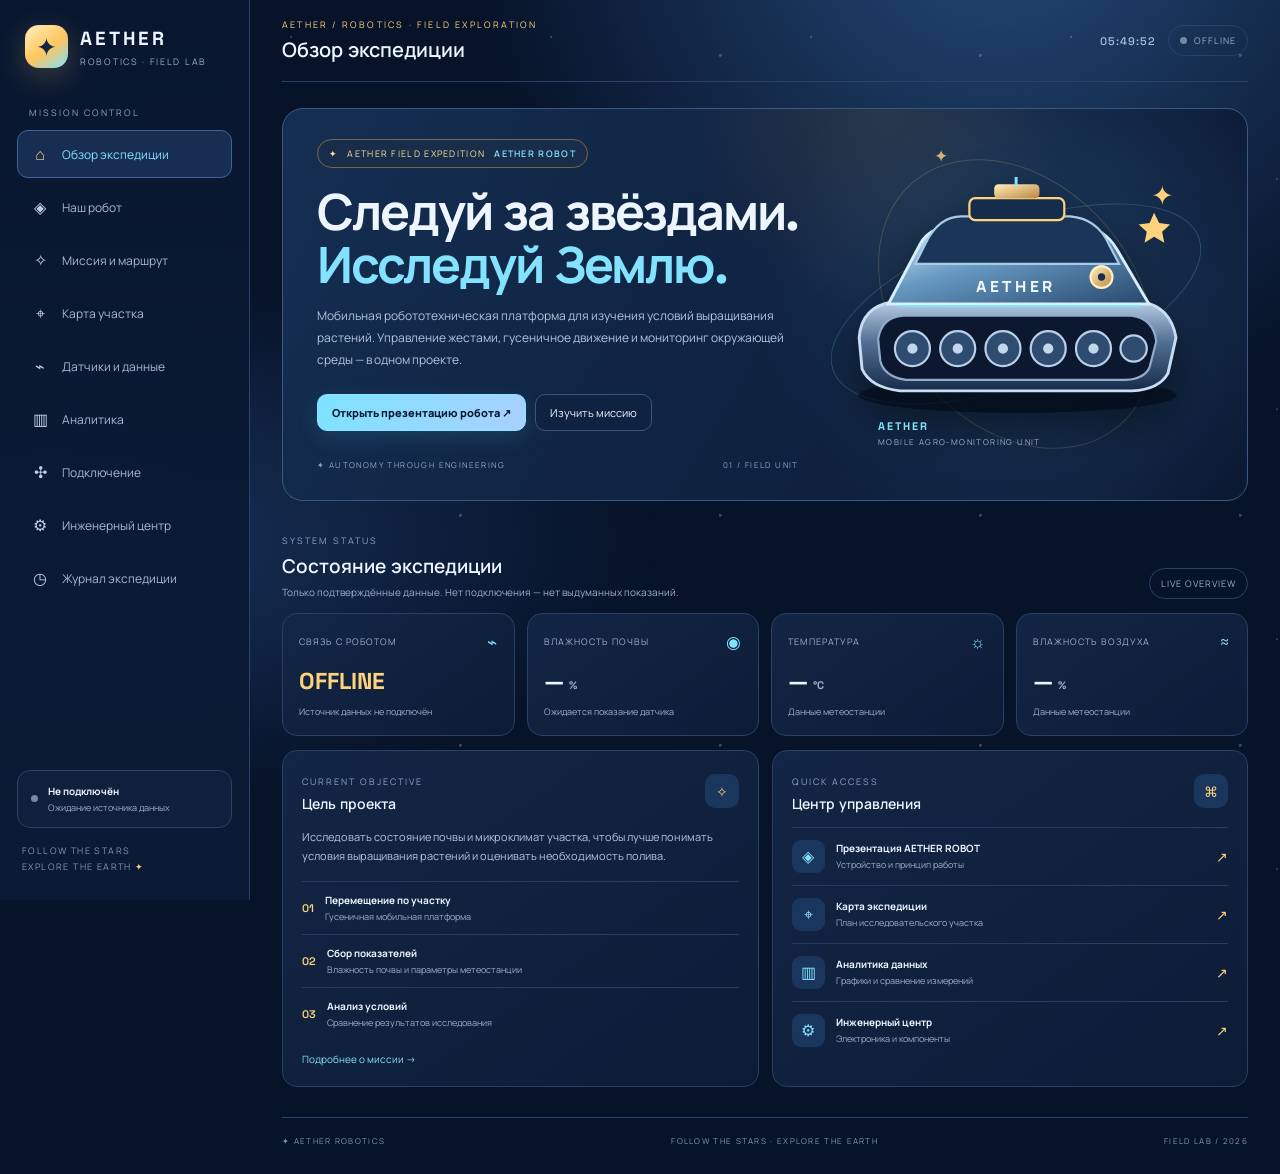
==== commit 3c1c8dfe: "Remove ROBO-2 naming from AETHER site" ====
--- a/index.html
+++ b/index.html
@@ -75,13 +75,13 @@
  </div>
  <div class="home-grid">
   <article class="panel mission-panel"><div class="panel-heading"><div><span class="kicker">CURRENT OBJECTIVE</span><h3>Цель проекта</h3></div><span class="panel-icon">✧</span></div><p>Исследовать состояние почвы и микроклимат участка, чтобы лучше понимать условия выращивания растений и оценивать необходимость полива.</p><div class="objective-line"><span>01</span><div><b>Перемещение по участку</b><small>Гусеничная мобильная платформа</small></div></div><div class="objective-line"><span>02</span><div><b>Сбор показателей</b><small>Влажность почвы и параметры метеостанции</small></div></div><div class="objective-line"><span>03</span><div><b>Анализ условий</b><small>Сравнение результатов исследования</small></div></div><button class="text-link" data-open="mission">Подробнее о миссии →</button></article>
-  <article class="panel quick-panel"><div class="panel-heading"><div><span class="kicker">QUICK ACCESS</span><h3>Центр управления</h3></div><span class="panel-icon">⌘</span></div><button class="quick-link" data-open="robot"><span class="quick-icon">◈</span><span><b>Презентация ROBO-2</b><small>Устройство и принцип работы</small></span><i>↗</i></button><button class="quick-link" data-open="map"><span class="quick-icon">⌖</span><span><b>Карта экспедиции</b><small>План исследовательского участка</small></span><i>↗</i></button><button class="quick-link" data-open="analytics"><span class="quick-icon">▥</span><span><b>Аналитика данных</b><small>Графики и сравнение измерений</small></span><i>↗</i></button><button class="quick-link" data-open="engineering"><span class="quick-icon">⚙</span><span><b>Инженерный центр</b><small>Электроника и компоненты</small></span><i>↗</i></button></article>
+  <article class="panel quick-panel"><div class="panel-heading"><div><span class="kicker">QUICK ACCESS</span><h3>Центр управления</h3></div><span class="panel-icon">⌘</span></div><button class="quick-link" data-open="robot"><span class="quick-icon">◈</span><span><b>Презентация AETHER ROBOT</b><small>Устройство и принцип работы</small></span><i>↗</i></button><button class="quick-link" data-open="map"><span class="quick-icon">⌖</span><span><b>Карта экспедиции</b><small>План исследовательского участка</small></span><i>↗</i></button><button class="quick-link" data-open="analytics"><span class="quick-icon">▥</span><span><b>Аналитика данных</b><small>Графики и сравнение измерений</small></span><i>↗</i></button><button class="quick-link" data-open="engineering"><span class="quick-icon">⚙</span><span><b>Инженерный центр</b><small>Электроника и компоненты</small></span><i>↗</i></button></article>
  </div>
 </section>
 
 <section class="page" id="robot">
  <div class="page-intro"><span class="kicker">ROBOT PRESENTATION / 01</span><h2>Знакомьтесь: <em>AETHER</em></h2><p>Мобильный робот AETHER для мониторинга почвы и окружающей среды. Изучите его конструкцию, систему управления и назначение.</p></div>
- <div class="robot-showcase panel"><div class="robot-showcase-art"><div class="model-orbit"></div><div class="model-robot"><svg viewBox="0 0 520 340" aria-label="Модель гусеничного робота"><use href="#roverDrawing"/></svg></div><div class="drag-hint">✥ ROBOT OVERVIEW · ROBO-2</div></div><div class="robot-showcase-copy"><span class="subtle-tag">AETHER MOBILE UNIT</span><h3>Робот, который<br><em>исследует среду.</em></h3><p>ROBO-2 объединяет мобильную платформу, управление жестами и сенсорный блок. Он предназначен для перемещения по исследуемому участку и получения информации об условиях выращивания растений.</p><div class="spec-pills"><span>Tracked chassis</span><span>Arduino Nano</span><span>MPU6050</span><span>Bluetooth</span></div><button class="btn btn-primary" data-open="engineering">Изучить компоненты ↗</button></div></div>
+ <div class="robot-showcase panel"><div class="robot-showcase-art"><div class="model-orbit"></div><div class="model-robot"><svg viewBox="0 0 520 340" aria-label="Модель гусеничного робота"><use href="#roverDrawing"/></svg></div><div class="drag-hint">✥ ROBOT OVERVIEW · AETHER ROBOT</div></div><div class="robot-showcase-copy"><span class="subtle-tag">AETHER MOBILE UNIT</span><h3>Робот, который<br><em>исследует среду.</em></h3><p>AETHER ROBOT объединяет мобильную платформу, управление жестами и сенсорный блок. Он предназначен для перемещения по исследуемому участку и получения информации об условиях выращивания растений.</p><div class="spec-pills"><span>Tracked chassis</span><span>Arduino Nano</span><span>MPU6050</span><span>Bluetooth</span></div><button class="btn btn-primary" data-open="engineering">Изучить компоненты ↗</button></div></div>
  <div class="section-title"><div><span class="kicker">HOW IT WORKS</span><h2>Как работает робот</h2><p>Путь от наклона руки до движения мобильной платформы.</p></div></div>
  <div class="process-grid"><article class="process-card"><span>01 / INPUT</span><div class="process-icon">✋</div><h3>Жест рукой</h3><p>Пользователь наклоняет отдельный контроллер вперёд, назад или в сторону.</p></article><article class="process-card"><span>02 / SENSOR</span><div class="process-icon">⌁</div><h3>MPU6050</h3><p>Акселерометр и гироскоп считывают изменение положения контроллера.</p></article><article class="process-card"><span>03 / LOGIC</span><div class="process-icon">⌘</div><h3>Arduino Nano</h3><p>Микроконтроллер обрабатывает показания и определяет нужную команду.</p></article><article class="process-card"><span>04 / LINK</span><div class="process-icon">ᛒ</div><h3>Bluetooth</h3><p>Команда передаётся на робота для управления его движением.</p></article></div>
  <div class="section-title"><div><span class="kicker">ROBOT ANATOMY</span><h2>Из чего состоит робот</h2><p>Основные узлы по предоставленному описанию проекта.</p></div></div>
--- a/style.css
+++ b/style.css
@@ -1,1365 +1,20 @@
-* {
-    box-sizing: border-box;
-    margin: 0;
-    padding: 0;
-}
-
-:root {
-    --bg: #07100d;
-    --panel: #0c1713;
-    --panel2: #101e19;
-    --border: #1d3028;
-
-    --green: #39e58c;
-    --green-dark: #1dbb6c;
-
-    --text: #edf8f2;
-    --muted: #82968d;
-
-    --danger: #ff5f67;
-    --yellow: #ffd166;
-}
-
-body {
-    font-family:
-        Inter,
-        Arial,
-        sans-serif;
-
-    background: var(--bg);
-    color: var(--text);
-
-    min-height: 100vh;
-}
-
-button,
-input,
-textarea {
-    font: inherit;
-}
-
-button {
-    cursor: pointer;
-}
-
-.app {
-    display: flex;
-    min-height: 100vh;
-}
-
-
-/* ================= SIDEBAR ================= */
-
-.sidebar {
-    width: 255px;
-    min-height: 100vh;
-
-    background: #08130f;
-
-    border-right: 1px solid var(--border);
-
-    padding: 24px 16px;
-
-    display: flex;
-    flex-direction: column;
-
-    position: fixed;
-    left: 0;
-    top: 0;
-    bottom: 0;
-}
-
-.logo {
-    display: flex;
-    align-items: center;
-    gap: 12px;
-
-    padding: 0 10px 28px;
-}
-
-.logo-icon {
-    width: 42px;
-    height: 42px;
-
-    display: grid;
-    place-items: center;
-
-    background: var(--green);
-    color: #06100c;
-
-    border-radius: 11px;
-
-    font-size: 22px;
-    font-weight: 900;
-}
-
-.logo strong {
-    display: block;
-    font-size: 19px;
-}
-
-.logo span {
-    display: block;
-
-    margin-top: 3px;
-
-    color: var(--muted);
-
-    font-size: 9px;
-    letter-spacing: 2px;
-}
-
-nav {
-    display: flex;
-    flex-direction: column;
-    gap: 5px;
-}
-
-.nav-btn {
-    width: 100%;
-
-    display: flex;
-    align-items: center;
-    gap: 13px;
-
-    padding: 13px 14px;
-
-    border: 1px solid transparent;
-
-    border-radius: 9px;
-
-    background: transparent;
-
-    color: #93a79e;
-
-    text-align: left;
-
-    transition: .2s;
-}
-
-.nav-btn span {
-    width: 22px;
-
-    text-align: center;
-
-    font-size: 17px;
-}
-
-.nav-btn:hover {
-    background: #102019;
-    color: white;
-}
-
-.nav-btn.active {
-    background: #10281d;
-    color: var(--green);
-
-    border-color: #1d4b37;
-}
-
-.sidebar-bottom {
-    margin-top: auto;
-}
-
-.system-status {
-    color: var(--muted);
-
-    font-size: 12px;
-
-    display: flex;
-    align-items: center;
-    gap: 8px;
-
-    margin: 15px 8px;
-}
-
-.system-status i {
-    width: 7px;
-    height: 7px;
-
-    background: var(--green);
-
-    border-radius: 50%;
-}
-
-.save-btn {
-    width: 100%;
-
-    padding: 12px;
-
-    border: 1px solid var(--border);
-
-    background: #0d1d16;
-
-    color: white;
-
-    border-radius: 8px;
-}
-
-
-/* ================= MAIN ================= */
-
-.main {
-    margin-left: 255px;
-
-    width: calc(100% - 255px);
-
-    padding: 0 34px 50px;
-}
-
-.topbar {
-    height: 90px;
-
-    display: flex;
-    align-items: center;
-    justify-content: space-between;
-
-    border-bottom: 1px solid var(--border);
-}
-
-.breadcrumbs {
-    color: var(--green);
-
-    font-size: 10px;
-    letter-spacing: 2px;
-
-    margin-bottom: 5px;
-}
-
-.topbar h1 {
-    font-size: 22px;
-}
-
-.top-actions {
-    display: flex;
-    align-items: center;
-    gap: 18px;
-
-    color: var(--muted);
-
-    font-size: 12px;
-}
-
-.small-btn {
-    padding: 9px 15px;
-
-    background: transparent;
-
-    color: var(--text);
-
-    border: 1px solid var(--border);
-
-    border-radius: 7px;
-}
-
-
-/* ================= PAGES ================= */
-
-.page {
-    display: none;
-
-    padding-top: 30px;
-
-    animation: fade .25s ease;
-}
-
-.page.active {
-    display: block;
-}
-
-@keyframes fade {
-    from {
-        opacity: 0;
-        transform: translateY(5px);
-    }
-
-    to {
-        opacity: 1;
-        transform: translateY(0);
-    }
-}
-
-
-/* ================= HERO ================= */
-
-.hero {
-    min-height: 360px;
-
-    display: flex;
-    justify-content: space-between;
-    align-items: center;
-
-    padding: 45px;
-
-    background:
-        radial-gradient(
-            circle at 80% 50%,
-            rgba(57, 229, 140, .13),
-            transparent 35%
-        ),
-        linear-gradient(
-            135deg,
-            #0d1d16,
-            #08120f
-        );
-
-    border: 1px solid var(--border);
-
-    border-radius: 18px;
-}
-
-.badge {
-    display: inline-block;
-
-    padding: 7px 11px;
-
-    border: 1px solid #23573e;
-
-    color: var(--green);
-
-    border-radius: 50px;
-
-    font-size: 9px;
-
-    letter-spacing: 1.5px;
-
-    margin-bottom: 18px;
-}
-
-.hero h2 {
-    font-size: clamp(36px, 5vw, 65px);
-
-    line-height: 1.03;
-
-    letter-spacing: -3px;
-}
-
-.hero h2 span {
-    color: var(--green);
-}
-
-.hero p {
-    max-width: 570px;
-
-    color: var(--muted);
-
-    line-height: 1.7;
-
-    margin-top: 20px;
-}
-
-.hero-buttons {
-    display: flex;
-    gap: 10px;
-
-    margin-top: 25px;
-}
-
-.primary-btn,
-.secondary-btn {
-    padding: 11px 17px;
-
-    border-radius: 7px;
-
-    transition: .2s;
-}
-
-.primary-btn {
-    background: var(--green);
-
-    border: 1px solid var(--green);
-
-    color: #06100c;
-
-    font-weight: 800;
-}
-
-.primary-btn:hover {
-    background: #65f1a7;
-
-    transform: translateY(-1px);
-}
-
-.secondary-btn {
-    background: #12221b;
-
-    border: 1px solid #274238;
-
-    color: white;
-}
-
-.secondary-btn:hover {
-    background: #182d24;
-}
-
-.full {
-    width: 100%;
-}
-
-.hero-robot {
-    width: 280px;
-    height: 280px;
-
-    display: grid;
-    place-items: center;
-}
-
-.robot-circle {
-    width: 210px;
-    height: 210px;
-
-    border-radius: 50%;
-
-    border: 1px solid #2c654a;
-
-    background:
-        radial-gradient(
-            circle,
-            rgba(57,229,140,.16),
-            transparent 60%
-        );
-
-    display: grid;
-    place-items: center;
-
-    box-shadow:
-        0 0 80px rgba(57,229,140,.1);
-}
-
-.robot-symbol {
-    font-size: 100px;
-
-    filter:
-        drop-shadow(
-            0 0 20px rgba(57,229,140,.5)
-        );
-}
-
-
-/* ================= STATS ================= */
-
-.stats-grid {
-    display: grid;
-
-    grid-template-columns:
-        repeat(4, 1fr);
-
-    gap: 14px;
-
-    margin-top: 18px;
-}
-
-.stat-card {
-    background: var(--panel);
-
-    border: 1px solid var(--border);
-
-    border-radius: 12px;
-
-    padding: 20px;
-}
-
-.stat-card span {
-    display: block;
-
-    color: var(--muted);
-
-    font-size: 10px;
-    letter-spacing: 1px;
-}
-
-.stat-card strong {
-    display: block;
-
-    margin-top: 10px;
-
-    font-size: 27px;
-}
-
-.stat-card small {
-    color: var(--muted);
-
-    font-size: 11px;
-}
-
-.green {
-    color: var(--green);
-}
-
-
-/* ================= PANELS ================= */
-
-.panel {
-    background: var(--panel);
-
-    border: 1px solid var(--border);
-
-    border-radius: 12px;
-}
-
-.panel-header {
-    padding: 20px;
-
-    border-bottom: 1px solid var(--border);
-}
-
-.panel-header h3 {
-    font-size: 15px;
-}
-
-.panel-header p {
-    color: var(--muted);
-
-    font-size: 11px;
-
-    margin-top: 5px;
-}
-
-.dashboard-grid {
-    display: grid;
-
-    grid-template-columns: 1fr 1fr;
-
-    gap: 15px;
-
-    margin-top: 15px;
-}
-
-.project-info {
-    display: flex;
-    align-items: center;
-    gap: 15px;
-
-    padding: 22px;
-}
-
-.project-icon {
-    width: 55px;
-    height: 55px;
-
-    display: grid;
-    place-items: center;
-
-    background: #13251d;
-
-    border-radius: 12px;
-
-    font-size: 27px;
-}
-
-.project-info p {
-    color: var(--muted);
-
-    font-size: 11px;
-
-    margin-top: 5px;
-}
-
-.check-list {
-    padding: 10px 20px 20px;
-}
-
-.check-list > div {
-    display: flex;
-    justify-content: space-between;
-
-    padding: 13px 0;
-
-    border-bottom: 1px solid #17271f;
-
-    font-size: 12px;
-}
-
-.ok {
-    color: var(--green);
-}
-
-
-/* ================= PAGE HEADING ================= */
-
-.page-heading {
-    display: flex;
-    justify-content: space-between;
-    align-items: center;
-
-    margin-bottom: 22px;
-}
-
-.page-heading h2 {
-    font-size: 28px;
-}
-
-.page-heading p {
-    color: var(--muted);
-
-    margin-top: 6px;
-
-    font-size: 12px;
-}
-
-.project-name,
-.search {
-    background: var(--panel);
-
-    border: 1px solid var(--border);
-
-    color: white;
-
-    border-radius: 8px;
-
-    padding: 11px 14px;
-
-    outline: none;
-}
-
-.project-name:focus,
-.search:focus {
-    border-color: var(--green);
-}
-
-
-/* ================= BUILDER ================= */
-
-.builder-layout {
-    display: grid;
-
-    grid-template-columns: 1fr 330px;
-
-    gap: 15px;
-}
-
-.viewer-panel {
-    overflow: hidden;
-}
-
-.viewer-toolbar {
-    height: 58px;
-
-    padding: 0 18px;
-
-    display: flex;
-    justify-content: space-between;
-    align-items: center;
-
-    border-bottom: 1px solid var(--border);
-}
-
-.viewer-toolbar strong {
-    font-size: 11px;
-
-    letter-spacing: 1px;
-}
-
-.viewer-toolbar span {
-    color: var(--muted);
-
-    margin-left: 8px;
-
-    font-size: 10px;
-}
-
-.viewer-toolbar button {
-    width: 32px;
-    height: 30px;
-
-    margin-left: 4px;
-
-    border: 1px solid var(--border);
-
-    background: #101f18;
-
-    color: white;
-
-    border-radius: 6px;
-}
-
-#threeContainer {
-    height: 560px;
-
-    background:
-        linear-gradient(
-            rgba(255,255,255,.025) 1px,
-            transparent 1px
-        ),
-        linear-gradient(
-            90deg,
-            rgba(255,255,255,.025) 1px,
-            transparent 1px
-        );
-
-    background-size: 40px 40px;
-
-    position: relative;
-}
-
-#threeContainer canvas {
-    width: 100% !important;
-    height: 100% !important;
-    display: block;
-}
-
-.viewer-info {
-    display: flex;
-    justify-content: space-between;
-
-    padding: 11px 18px;
-
-    color: var(--muted);
-
-    font-size: 10px;
-
-    border-top: 1px solid var(--border);
-}
-
-.viewer-info span:first-child {
-    color: var(--green);
-}
-
-.assembly-list {
-    padding: 10px 16px;
-
-    max-height: 500px;
-
-    overflow-y: auto;
-}
-
-.assembly-item {
-    display: flex;
-    justify-content: space-between;
-    align-items: center;
-
-    padding: 13px 0;
-
-    border-bottom: 1px solid #17271f;
-}
-
-.assembly-item strong {
-    display: block;
-
-    font-size: 12px;
-}
-
-.assembly-item small {
-    color: var(--muted);
-
-    font-size: 10px;
-}
-
-.remove-component {
-    background: transparent;
-
-    border: none;
-
-    color: var(--danger);
-
-    font-size: 16px;
-}
-
-.assembly-total {
-    display: flex;
-    justify-content: space-between;
-
-    padding: 18px;
-
-    border-top: 1px solid var(--border);
-
-    color: var(--muted);
-}
-
-.assembly-total strong {
-    color: var(--green);
-}
-
-
-/* ================= COMPONENTS ================= */
-
-.component-grid {
-    display: grid;
-
-    grid-template-columns:
-        repeat(3, 1fr);
-
-    gap: 15px;
-}
-
-.component-card {
-    background: var(--panel);
-
-    border: 1px solid var(--border);
-
-    border-radius: 12px;
-
-    padding: 15px;
-
-    transition: .2s;
-}
-
-.component-card:hover {
-    transform: translateY(-3px);
-
-    border-color: #315642;
-}
-
-.component-image {
-    height: 140px;
-
-    display: grid;
-
-    place-items: center;
-
-    border-radius: 8px;
-
-    margin-bottom: 15px;
-
-    font-size: 20px;
-
-    font-weight: 900;
-
-    letter-spacing: 2px;
-
-    color: #06100c;
-
-    background:
-        radial-gradient(
-            circle,
-            rgba(57,229,140,.8),
-            rgba(20,60,43,.7)
-        );
-}
-
-.component-card h3 {
-    font-size: 15px;
-}
-
-.component-card p {
-    color: var(--muted);
-
-    font-size: 11px;
-
-    margin-top: 5px;
-}
-
-.component-meta {
-    display: flex;
-    justify-content: space-between;
-
-    color: var(--green);
-
-    font-size: 11px;
-
-    margin: 15px 0;
-}
-
-
-/* ================= ELECTRONICS ================= */
-
-.schematic {
-    height: 560px;
-
-    position: relative;
-
-    overflow: hidden;
-
-    background:
-        linear-gradient(
-            rgba(57,229,140,.03) 1px,
-            transparent 1px
-        ),
-        linear-gradient(
-            90deg,
-            rgba(57,229,140,.03) 1px,
-            transparent 1px
-        );
-
-    background-size: 35px 35px;
-}
-
-.node {
-    position: absolute;
-
-    width: 180px;
-
-    padding: 20px;
-
-    text-align: center;
-
-    border: 1px solid #2a5c44;
-
-    background: #10221a;
-
-    border-radius: 10px;
-
-    box-shadow:
-        0 0 30px rgba(57,229,140,.05);
-}
-
-.node strong {
-    display: block;
-
-    color: var(--green);
-
-    font-size: 28px;
-
-    margin-bottom: 8px;
-}
-
-.node span {
-    display: block;
-
-    font-size: 11px;
-    letter-spacing: 1px;
-}
-
-.node small {
-    display: block;
-
-    color: var(--muted);
-
-    margin-top: 5px;
-}
-
-.battery-node {
-    left: 8%;
-    top: 42%;
-}
-
-.controller-node {
-    left: 40%;
-    top: 25%;
-}
-
-.motor-node {
-    right: 8%;
-    top: 25%;
-}
-
-.sensor-node {
-    right: 8%;
-    bottom: 20%;
-}
-
-.wire {
-    position: absolute;
-
-    left: 20%;
-    right: 20%;
-
-    top: 50%;
-
-    height: 2px;
-
-    background: var(--green);
-
-    opacity: .5;
-}
-
-
-/* ================= CODE ================= */
-
-.code-layout {
-    display: grid;
-
-    grid-template-columns: 2fr 1fr;
-
-    gap: 15px;
-}
-
-.code-panel,
-.console {
-    overflow: hidden;
-}
-
-.editor-top {
-    height: 45px;
-
-    display: flex;
-    justify-content: space-between;
-    align-items: center;
-
-    padding: 0 15px;
-
-    border-bottom: 1px solid var(--border);
-
-    color: var(--muted);
-
-    font-size: 11px;
-}
-
-#codeStatus {
-    color: var(--green);
-}
-
-#codeEditor {
-    width: 100%;
-
-    height: 520px;
-
-    padding: 20px;
-
-    resize: none;
-
-    border: none;
-    outline: none;
-
-    background: #07100d;
-
-    color: #b8f6d3;
-
-    font-family:
-        "Courier New",
-        monospace;
-
-    font-size: 13px;
-
-    line-height: 1.7;
-}
-
-.console {
-    background: #050b08;
-}
-
-#consoleOutput {
-    padding: 18px;
-
-    font-family:
-        "Courier New",
-        monospace;
-
-    font-size: 11px;
-
-    line-height: 2;
-
-    color: #7ef0aa;
-}
-
-
-/* ================= CALCULATOR ================= */
-
-.calculator-grid {
-    display: grid;
-
-    grid-template-columns: 1fr 1fr;
-
-    gap: 15px;
-}
-
-.calculator-card,
-.result-card {
-    padding: 25px;
-}
-
-.calculator-card h3,
-.result-card h3 {
-    margin-bottom: 20px;
-}
-
-label {
-    display: block;
-
-    color: var(--muted);
-
-    font-size: 11px;
-
-    margin-bottom: 15px;
-}
-
-label input {
-    display: block;
-
-    width: 100%;
-
-    margin-top: 7px;
-
-    padding: 12px;
-
-    background: #07100d;
-
-    border: 1px solid var(--border);
-
-    color: white;
-
-    border-radius: 7px;
-
-    outline: none;
-}
-
-label input:focus {
-    border-color: var(--green);
-}
-
-.result-row {
-    display: flex;
-    justify-content: space-between;
-
-    padding: 20px 0;
-
-    border-bottom: 1px solid var(--border);
-
-    color: var(--muted);
-}
-
-.result-row strong {
-    color: var(--green);
-
-    font-size: 18px;
-}
-
-
-/* ================= DIAGNOSTICS ================= */
-
-.diagnostics {
-    display: grid;
-
-    gap: 10px;
-}
-
-.diagnostic-item {
-    display: flex;
-    justify-content: space-between;
-    align-items: center;
-
-    padding: 20px;
-
-    background: var(--panel);
-
-    border: 1px solid var(--border);
-
-    border-radius: 10px;
-}
-
-.diagnostic-item strong {
-    display: block;
-
-    font-size: 14px;
-}
-
-.diagnostic-item span {
-    display: block;
-
-    color: var(--muted);
-
-    font-size: 11px;
-
-    margin-top: 4px;
-}
-
-.diagnostic-item b {
-    color: var(--green);
-
-    font-size: 11px;
-}
-
-
-/* ================= DOCS ================= */
-
-.docs-grid {
-    display: grid;
-
-    grid-template-columns:
-        repeat(2, 1fr);
-
-    gap: 15px;
-}
-
-.doc-card {
-    min-height: 180px;
-
-    padding: 25px;
-
-    background: var(--panel);
-
-    border: 1px solid var(--border);
-
-    border-radius: 12px;
-}
-
-.doc-card span {
-    color: var(--green);
-
-    font-size: 11px;
-}
-
-.doc-card h3 {
-    margin-top: 35px;
-
-    font-size: 18px;
-}
-
-.doc-card p {
-    color: var(--muted);
-
-    line-height: 1.6;
-
-    margin-top: 10px;
-
-    font-size: 12px;
-}
-
-
-/* ================= TOAST ================= */
-
-.toast {
-    position: fixed;
-
-    right: 25px;
-    bottom: 25px;
-
-    padding: 13px 18px;
-
-    background: #153024;
-
-    border: 1px solid #2d684c;
-
-    color: var(--green);
-
-    border-radius: 8px;
-
-    opacity: 0;
-
-    transform: translateY(15px);
-
-    pointer-events: none;
-
-    transition: .3s;
-
-    font-size: 12px;
-}
-
-.toast.show {
-    opacity: 1;
-
-    transform: translateY(0);
-}
-
-
-/* ================= RESPONSIVE ================= */
-
-@media (max-width: 1100px) {
-
-    .sidebar {
-        width: 210px;
-    }
-
-    .main {
-        margin-left: 210px;
-
-        width: calc(100% - 210px);
-
-        padding: 0 20px 40px;
-    }
-
-    .component-grid {
-        grid-template-columns:
-            repeat(2, 1fr);
-    }
-
-    .builder-layout {
-        grid-template-columns: 1fr;
-    }
-
-}
-
-@media (max-width: 800px) {
-
-    .sidebar {
-        position: static;
-
-        width: 100%;
-
-        min-height: auto;
-
-        border-right: none;
-
-        border-bottom: 1px solid var(--border);
-    }
-
-    .app {
-        display: block;
-    }
-
-    .main {
-        margin-left: 0;
-
-        width: 100%;
-    }
-
-    nav {
-        display: grid;
-
-        grid-template-columns:
-            repeat(2, 1fr);
-    }
-
-    .sidebar-bottom {
-        margin-top: 20px;
-    }
-
-    .hero {
-        padding: 30px;
-    }
-
-    .hero-robot {
-        display: none;
-    }
-
-    .stats-grid {
-        grid-template-columns:
-            repeat(2, 1fr);
-    }
-
-    .dashboard-grid,
-    .calculator-grid,
-    .code-layout,
-    .docs-grid {
-        grid-template-columns: 1fr;
-    }
-
-}
-
-@media (max-width: 520px) {
-
-    .main {
-        padding: 0 12px 30px;
-    }
-
-    .topbar {
-        height: 75px;
-    }
-
-    .top-actions #clock {
-        display: none;
-    }
-
-    .hero h2 {
-        font-size: 38px;
-
-        letter-spacing: -2px;
-    }
-
-    .hero-buttons {
-        flex-direction: column;
-    }
-
-    .stats-grid,
-    .component-grid {
-        grid-template-columns: 1fr;
-    }
-
-    .page-heading {
-        align-items: flex-start;
-
-        flex-direction: column;
-
-        gap: 15px;
-    }
-
-    .project-name,
-    .search {
-        width: 100%;
-    }
-
-    #threeContainer {
-        height: 420px;
-    }
-
-}+:root{--bg:#071329;--panel:#10213d;--panel2:#152b4d;--line:#2b4268;--text:#edf5ff;--muted:#9eb0ce;--cyan:#83e3ff;--gold:#ffd27c;--lav:#b8b3ff;--green:#a9edcf;--danger:#ff9daa;--font:'Manrope',Arial,sans-serif;--display:'Space Grotesk','Manrope',sans-serif}
+*{box-sizing:border-box}html{scroll-behavior:smooth}body{margin:0;background:var(--bg);color:var(--text);font-family:var(--font);font-size:14px;min-height:100vh}button,input,textarea{font:inherit}button{cursor:pointer}button:focus-visible,input:focus-visible,textarea:focus-visible{outline:2px solid var(--cyan);outline-offset:3px}.ambient{position:fixed;inset:0;pointer-events:none;z-index:-1;background:radial-gradient(ellipse at 78% -12%,#254b7a 0,transparent 38%),radial-gradient(ellipse at 4% 60%,#1a355e 0,transparent 35%)}.ambient:after{content:"";position:absolute;inset:0;opacity:.2;background-image:radial-gradient(1px 1px at 12% 16%,#fff 98%,transparent),radial-gradient(1px 1px at 40% 67%,#ffe2a5 98%,transparent),radial-gradient(1.5px 1.5px at 77% 24%,#fff 98%,transparent),radial-gradient(1px 1px at 91% 78%,#c6eaff 98%,transparent);background-size:260px 230px}
+.app-shell{display:grid;grid-template-columns:250px minmax(0,1fr);min-height:100vh}.sidebar{height:100vh;position:sticky;top:0;padding:25px 17px;background:linear-gradient(180deg,#091831f5,#0c1b35f7);border-right:1px solid var(--line);display:flex;flex-direction:column;z-index:10}.brand{display:flex;align-items:center;gap:12px;padding:0 8px 30px;text-decoration:none;color:var(--text)}.brand-symbol{width:43px;height:43px;display:grid;place-items:center;border-radius:14px;background:linear-gradient(145deg,#fff0bd,#ffc65e 54%,#7edfff);color:#142443;font-size:25px;box-shadow:0 8px 30px #ffd27a38}.brand b{font:700 19px var(--display);letter-spacing:3px}.brand small{display:block;color:var(--muted);font-size:9px;letter-spacing:1.7px;margin-top:4px}.nav-caption,.kicker{font-size:9px;letter-spacing:2px;color:#8da4c8}.nav-caption{padding:8px 12px 11px}.nav-list{display:grid;gap:5px}.nav-btn{border:1px solid transparent;background:transparent;color:#a9bad6;text-align:left;padding:12px;border-radius:11px;display:flex;align-items:center;gap:12px;font-size:12px;transition:.18s}.nav-btn i{font-style:normal;width:20px;text-align:center;font-size:16px;color:#c2d0e8}.nav-btn:hover,.nav-btn.active{background:#172e52;border-color:#3e6597;color:var(--cyan)}.nav-btn.active i{color:var(--gold)}.sidebar-bottom{margin-top:auto}.connection-card{display:flex;align-items:center;gap:10px;padding:13px;border:1px solid var(--line);background:#101f3b;border-radius:13px}.connection-card b{font-size:10px;display:block}.connection-card small{font-size:9px;color:var(--muted);display:block;margin-top:3px}.live-dot{display:inline-block;width:7px;height:7px;flex:none;border-radius:50%;background:#7588a7}.live-dot.connected{background:#8ce1bd;box-shadow:0 0 10px #8ce1bd}.sidebar-signature{font-size:9px;letter-spacing:1.4px;line-height:1.8;color:#8297ba;padding:15px 5px 0}.sidebar-signature span{color:var(--gold)}
+.main-area{min-width:0;padding:0 32px 28px}.topbar{height:82px;border-bottom:1px solid var(--line);display:flex;align-items:center;justify-content:space-between;gap:12px}.top-eyebrow{color:var(--gold);font-size:9px;letter-spacing:2.2px;margin-bottom:5px}.topbar h1{font:600 20px var(--display);margin:0}.top-actions{display:flex;align-items:center;gap:12px}.clock{font:500 11px var(--display);color:#afc3e0;letter-spacing:1px}.system-pill,.subtle-tag{border:1px solid var(--line);border-radius:30px;padding:8px 11px;font-size:9px;letter-spacing:1px;color:var(--muted);white-space:nowrap}.system-pill{display:flex;align-items:center;gap:7px}.mobile-menu{display:none;background:transparent;border:1px solid var(--line);border-radius:9px;color:var(--text);padding:8px}
+.page{display:none;padding-top:26px;animation:pageIn .25s ease}.page.active{display:block}@keyframes pageIn{from{opacity:.45;transform:translateY(5px)}to{opacity:1;transform:none}}
+.hero{position:relative;display:grid;grid-template-columns:1.1fr .9fr;gap:20px;align-items:center;min-height:375px;overflow:hidden;padding:30px 34px;border:1px solid #3a5a83;border-radius:21px;background:radial-gradient(circle at 78% 47%,#3b75a65c,transparent 35%),radial-gradient(circle at 62% 0%,#f7c86c1b,transparent 28%),linear-gradient(120deg,#142e52,#0b1932)}.hero:after{content:"✦";position:absolute;right:31%;top:9%;font-size:17px;color:var(--gold);opacity:.8}.overline{display:inline-flex;gap:9px;align-items:center;border:1px solid #786848;background:#182d49;color:#ffe2a0;border-radius:30px;padding:7px 11px;font-size:9px;letter-spacing:1.3px}.overline b{color:var(--cyan);font-weight:600}.hero h2{font:700 clamp(32px,4vw,50px)/1.05 var(--display);letter-spacing:-2px;margin:19px 0 13px}.hero h2 em,.page-intro h2 em,.robot-showcase-copy h3 em{font-style:normal;color:var(--cyan)}.hero p,.page-intro p{max-width:580px;color:#b4c5df;font-size:12px;line-height:1.85;margin:0}.hero-buttons{display:flex;flex-wrap:wrap;gap:9px;margin-top:22px}.btn{border:1px solid #3b557b;background:#172e50;color:var(--text);padding:10px 14px;border-radius:10px;font-size:11px;transition:.18s}.btn:hover{border-color:var(--cyan);transform:translateY(-1px)}.btn-primary{background:linear-gradient(110deg,#7de3ff,#a8d0ff);color:#081a34;border-color:#8de5ff;font-weight:800;box-shadow:0 7px 22px #63d5ff20}.btn-ghost{background:#0e2140aa}.btn-small{padding:8px 11px;font-size:10px}.hero-foot{display:flex;justify-content:space-between;gap:10px;margin-top:28px;color:#8fa7c9;font-size:8px;letter-spacing:1.4px}.hero-art{position:relative;min-height:285px;display:grid;place-items:center}.rover-svg{position:relative;z-index:2;width:100%;max-width:470px;filter:drop-shadow(0 18px 25px #0008)}.orbit{position:absolute;border:1px solid #83e3ff35;border-radius:50%;transform:rotate(-20deg)}.orbit-one{width:390px;height:160px}.orbit-two{width:320px;height:240px;transform:rotate(50deg);border-color:#ffd27c30}.orbit-star{position:absolute;right:10%;top:5%;color:var(--gold);font-size:27px}.art-caption{position:absolute;bottom:0;left:15%;z-index:3;display:grid;gap:3px}.art-caption span{font:700 11px var(--display);letter-spacing:2px;color:var(--cyan)}.art-caption small{font-size:8px;letter-spacing:1.4px;color:#9eb2d0}
+.section-title{display:flex;align-items:end;justify-content:space-between;gap:12px;margin:28px 0 14px}.section-title h2{font:600 19px var(--display);margin:5px 0 0}.section-title p{font-size:10px;color:var(--muted);margin:6px 0 0}.metric-grid{display:grid;grid-template-columns:repeat(4,minmax(0,1fr));gap:12px}.metric-card,.panel,.sensor-card,.summary-card,.component-card,.process-card,.target-card{background:linear-gradient(145deg,#142747ed,#0e1d37f5);border:1px solid #2a4166;border-radius:15px;min-width:0}.metric-card{padding:16px}.metric-top{display:flex;align-items:center;justify-content:space-between;color:var(--muted);font-size:9px;letter-spacing:1px}.metric-top i{font-style:normal;font-size:17px;color:var(--cyan)}.metric-card>strong{display:block;font:700 23px var(--display);margin:13px 0 4px}.metric-card>strong small{font-size:11px;color:var(--muted)}.metric-card>small{font-size:9px;color:var(--muted)}.metric-status{color:var(--gold)}.home-grid{display:grid;grid-template-columns:1fr 1fr;gap:13px;margin-top:14px}.panel{overflow:hidden}.mission-panel,.quick-panel{padding:19px}.panel-heading{display:flex;align-items:center;justify-content:space-between;gap:12px;margin-bottom:14px}.panel-heading h3{font:600 14px var(--display);margin:5px 0 0}.panel-icon{width:34px;height:34px;display:grid;place-items:center;background:#1b365d;border-radius:10px;color:var(--gold)}.mission-panel>p{font-size:11px;line-height:1.8;color:#b4c5df;margin:0 0 15px}.objective-line{display:flex;gap:11px;align-items:center;padding:11px 0;border-top:1px solid #263d60}.objective-line>span{font:600 11px var(--display);color:var(--gold)}.objective-line b,.objective-line small{display:block}.objective-line b{font-size:10px}.objective-line small{font-size:9px;color:var(--muted);margin-top:3px}.text-link{border:0;background:none;color:var(--cyan);font-size:10px;padding:12px 0 0}.quick-link{width:100%;display:flex;align-items:center;gap:11px;padding:12px 0;border:0;border-top:1px solid #263d60;background:transparent;color:var(--text);text-align:left}.quick-icon{width:33px;height:33px;display:grid;place-items:center;background:#1b365d;border-radius:9px;color:var(--cyan);font-size:16px}.quick-link span:nth-child(2){flex:1}.quick-link b,.quick-link small{display:block}.quick-link b{font-size:10px}.quick-link small{font-size:9px;color:var(--muted);margin-top:3px}.quick-link>i{font-style:normal;color:var(--gold)}
+.page-intro{margin:5px 0 22px}.page-intro h2{font:700 clamp(27px,3.5vw,39px) var(--display);letter-spacing:-1.3px;margin:8px 0}.page-intro p{max-width:680px}
+.robot-showcase{display:grid;grid-template-columns:1.05fr .95fr;align-items:center;padding:0}.robot-showcase-art{min-height:310px;display:grid;place-items:center;position:relative;overflow:hidden;background:radial-gradient(circle at 50% 60%,#244b72,transparent 60%),linear-gradient(145deg,#122747,#0c1a33)}.model-orbit{position:absolute;width:78%;height:50%;border:1px solid #83e3ff44;border-radius:50%;transform:rotate(-20deg)}.model-robot{position:relative;width:92%;z-index:1;filter:drop-shadow(0 17px 20px #0009)}.model-robot svg{width:100%;overflow:visible}.drag-hint{position:absolute;bottom:15px;left:18px;font-size:8px;letter-spacing:1.5px;color:#91a9cb}.robot-showcase-copy{padding:27px}.robot-showcase-copy h3{font:700 29px/1.15 var(--display);margin:15px 0 10px}.robot-showcase-copy p{font-size:11px;line-height:1.8;color:#b5c6df}.spec-pills{display:flex;flex-wrap:wrap;gap:7px;margin:17px 0}.spec-pills span{font-size:9px;padding:6px 9px;border:1px solid #39577e;border-radius:30px;color:#c8dcf7}.process-grid{display:grid;grid-template-columns:repeat(4,1fr);gap:11px}.process-card{padding:16px}.process-card>span{font-size:8px;letter-spacing:1.5px;color:var(--gold)}.process-icon{font-size:25px;color:var(--cyan);margin:13px 0}.process-card h3{font-size:12px;margin:0 0 7px}.process-card p,.component-card p{font-size:10px;line-height:1.7;color:var(--muted);margin:0}.component-grid{display:grid;grid-template-columns:repeat(2,1fr);gap:10px}.component-card{display:flex;gap:13px;align-items:flex-start;padding:15px}.component-icon{width:37px;height:37px;flex:none;display:grid;place-items:center;background:#1b365d;color:var(--cyan);border-radius:10px;font-size:17px}.component-card>div{flex:1}.component-card h3{font-size:11px;margin:1px 0 6px}.component-index{font:600 10px var(--display);color:#607a9f}.info-banner{display:flex;gap:11px;align-items:flex-start;padding:13px 15px;border:1px solid #3a587d;background:#112743;border-radius:12px;margin-top:15px}.info-banner>span{color:var(--cyan);font-size:16px}.info-banner p{font-size:10px;line-height:1.7;color:#b4c5df;margin:0}.info-banner.warning{border-color:#746447;background:#28271f}.info-banner.warning>span{color:var(--gold)}
+.mission-banner{display:flex;justify-content:space-between;align-items:center;gap:15px;padding:27px 30px;border:1px solid #3a5a83;border-radius:17px;background:radial-gradient(circle at 85% 45%,#3c76a65c,transparent 34%),linear-gradient(120deg,#142e52,#0b1932)}.mission-banner h3{font:700 27px/1.15 var(--display);margin:12px 0}.mission-banner p{font-size:11px;line-height:1.7;color:#b4c5df;max-width:520px}.mission-emblem{width:115px;height:115px;border:1px solid #8f805c;border-radius:50%;display:grid;place-items:center;color:var(--gold);font-size:43px;flex:none}.mission-emblem small{font-size:8px;letter-spacing:2px;text-align:center;line-height:1.5;color:#e6d6ad}.mission-steps{display:grid;grid-template-columns:repeat(2,1fr);gap:10px}.mission-steps article{display:flex;gap:14px;align-items:flex-start;padding:17px;border:1px solid #2b4268;border-radius:13px;background:#112441}.mission-steps article>span{font:700 20px var(--display);color:var(--gold)}.mission-steps article>div{flex:1}.mission-steps h3{font-size:12px;margin:2px 0 6px}.mission-steps p{font-size:10px;line-height:1.7;color:var(--muted);margin:0 0 10px}.mission-steps small{font-size:8px;letter-spacing:1.4px;color:var(--cyan)}.mission-steps article>b{font-size:18px;color:var(--cyan)}.target-grid{display:grid;grid-template-columns:repeat(4,1fr);gap:10px}.target-card{padding:17px;display:grid;gap:7px}.target-card>span{font-size:22px;color:var(--cyan)}.target-card b{font-size:11px}.target-card small{font-size:9px;color:var(--muted)}
+.map-toolbar{display:flex;justify-content:space-between;align-items:center;gap:10px;margin-bottom:12px}.map-toolbar b,.map-toolbar small{display:block}.map-toolbar b{font-size:10px;letter-spacing:1.5px}.map-toolbar small{font-size:9px;color:var(--muted);margin-top:4px}.map-actions{display:flex;gap:7px}.map-panel{padding:13px}.map-canvas{height:440px;position:relative;overflow:hidden;border:1px solid #385477;border-radius:11px;background:#0c1d37;cursor:crosshair}.map-canvas svg{position:absolute;inset:0;width:100%;height:100%}.map-overlay-label,.map-coordinates{position:absolute;background:#09172ce8;border:1px solid #3a557b;border-radius:7px;padding:7px 9px;color:#d8e9ff;font-size:8px;letter-spacing:1.2px;pointer-events:none}.map-overlay-label{left:12px;top:12px}.map-coordinates{right:12px;top:12px}.map-legend{display:flex;flex-wrap:wrap;gap:16px;padding:13px 3px 2px;font-size:9px;color:var(--muted)}.map-legend span{display:flex;align-items:center;gap:7px}.map-legend i{width:7px;height:7px;border-radius:50%;display:inline-block}.legend-cyan{background:var(--cyan)}.legend-gold{background:var(--gold)}.legend-white{background:#fff}.map-footnote{font-size:10px;color:var(--muted);line-height:1.7;margin-top:11px}.point-list{display:grid;gap:8px}.point-row{display:flex;align-items:center;gap:12px;padding:12px;border:1px solid #2b4268;background:#112441;border-radius:10px}.point-row b{font-size:10px}.point-row small{color:var(--muted);font-size:9px;flex:1}.point-row button{border:1px solid #68444e;background:#291d2a;color:#ffb4c1;border-radius:7px;padding:5px 8px;font-size:9px}.empty-state{padding:25px;text-align:center;color:var(--muted);font-size:10px;line-height:1.7}
+.connection-banner{display:flex;align-items:center;gap:13px;padding:15px;border:1px solid #3a587d;background:#112743;border-radius:12px}.connection-symbol{font-size:23px;color:var(--cyan)}.connection-banner>div{flex:1}.connection-banner b,.connection-banner small{display:block}.connection-banner b{font-size:11px}.connection-banner small{font-size:9px;color:var(--muted);margin-top:4px}.sensor-grid{display:grid;grid-template-columns:repeat(3,1fr);gap:12px;margin-top:13px}.sensor-card{padding:17px}.sensor-head{display:flex;justify-content:space-between;color:var(--muted);font-size:8px;letter-spacing:1px}.sensor-head i{font-style:normal;color:var(--gold)}.sensor-number{font:700 35px var(--display);margin:16px 0 10px}.sensor-number small{font-size:12px;color:var(--muted);margin-left:4px}.sensor-bar{height:5px;border-radius:10px;background:#263c5e;overflow:hidden}.sensor-bar span{display:block;width:0;height:100%;background:linear-gradient(90deg,var(--cyan),var(--gold));transition:width .3s}.sensor-card>p{font-size:9px;color:var(--muted);margin:9px 0}.sensor-description{font-size:9px;line-height:1.6;color:#8499b9}.table-panel{padding:0}.table-scroll{overflow:auto}table{width:100%;border-collapse:collapse;min-width:580px}th,td{text-align:left;padding:12px 14px;border-bottom:1px solid #263d60;font-size:9px}th{font-size:8px;letter-spacing:1.2px;color:var(--muted);font-weight:600}td{color:#d3e0f2}.empty-table{text-align:center;color:var(--muted);padding:25px}.upload-box{display:grid;justify-items:center;gap:7px;padding:23px;border:1px dashed #54739b;border-radius:13px;background:#10213d;cursor:pointer;text-align:center}.upload-box>span{font-size:23px;color:var(--cyan)}.upload-box b{font-size:11px}.upload-box small{font-size:9px;color:var(--muted)}.upload-box input{max-width:230px;font-size:9px;color:var(--muted)}
+.analytics-summary{display:grid;grid-template-columns:repeat(4,1fr);gap:10px}.summary-card{padding:15px}.summary-card small,.summary-card span{display:block;color:var(--muted);font-size:8px;letter-spacing:.7px}.summary-card b{display:block;font:700 24px var(--display);margin:9px 0 4px}.summary-card span{letter-spacing:0}.charts-grid{display:grid;grid-template-columns:1fr 1fr;gap:12px;margin-top:13px}.chart-panel{padding:17px;position:relative;min-height:270px}.chart-panel canvas{width:100%;height:190px;display:block}.chart-unit{font-size:10px;color:var(--gold)}.chart-empty{position:absolute;left:18px;right:18px;top:135px;text-align:center;color:var(--muted);font-size:9px;pointer-events:none}.insight-panel p{font-size:11px;line-height:1.9;color:#b4c5df}
+.connect-grid{display:grid;grid-template-columns:.8fr 1.2fr;gap:12px}.connect-card,.protocol-card{padding:21px}.connect-illustration{font-size:40px;color:var(--cyan);margin:15px 0}.connect-card h3,.protocol-card h3{font:600 17px var(--display);margin:0 0 8px}.connect-card p,.protocol-card p{font-size:10px;line-height:1.8;color:var(--muted)}.connect-card .btn{display:block;width:100%;margin-top:10px}.connect-card button:disabled{opacity:.4;cursor:not-allowed}.muted-text{display:block;font-size:9px;color:var(--muted);margin-top:13px}.protocol-card pre{padding:15px;border-radius:10px;background:#08172d;border:1px solid #2c4469;color:#a9e8ff;font-size:11px;line-height:1.7;overflow:auto}.protocol-card code{color:var(--cyan)}.log-panel{padding:12px}.log-entry{padding:10px;border-bottom:1px solid #293f61;font-size:9px;color:var(--muted)}.log-entry:last-child{border:0}.log-entry b{color:var(--text);margin-right:8px}
+.engineering-tabs{display:flex;flex-wrap:wrap;gap:7px;margin-bottom:13px}.eng-tab{border:1px solid var(--line);border-radius:9px;background:#10213d;color:var(--muted);padding:9px 13px;font-size:10px}.eng-tab.active{background:#1a365b;border-color:#5984b5;color:var(--cyan)}.eng-content{display:none}.eng-content.active{display:block}.architecture-flow{display:flex;align-items:center;justify-content:center;gap:11px;flex-wrap:wrap;padding:27px 14px;border:1px solid var(--line);border-radius:15px;background:#0d1d37}.arch-node{min-width:145px;padding:18px 13px;text-align:center;border:1px solid #3a5b83;border-radius:12px;background:#142b4c}.arch-node span,.arch-node b,.arch-node small{display:block}.arch-node span{font-size:8px;color:var(--gold);letter-spacing:1.5px}.arch-node b{font-size:12px;margin:9px 0}.arch-node small{font-size:9px;color:var(--muted)}.architecture-flow>i{font-style:normal;color:var(--cyan);font-size:20px}.technical-note{padding:18px;margin-top:13px}.technical-note h3{font-size:12px;margin:0 0 7px}.technical-note p{font-size:10px;line-height:1.8;color:var(--muted);margin:0}.component-table{padding:0}.component-table table{min-width:680px}.logic-grid{display:grid;grid-template-columns:repeat(2,1fr);gap:10px}.logic-grid article{padding:17px;border:1px solid var(--line);border-radius:12px;background:#112441}.logic-grid article>span{font:700 17px var(--display);color:var(--gold)}.logic-grid h3{font-size:12px}.logic-grid p{font-size:10px;line-height:1.7;color:var(--muted)}.checklist{padding:20px}.checklist h3{font-size:14px;margin:0 0 6px}.checklist>p{font-size:10px;color:var(--muted);margin:0 0 14px}.checklist label{display:flex;align-items:center;gap:10px;padding:11px 0;border-top:1px solid #293f61;font-size:10px;color:#d5e2f3}.checklist input{accent-color:#83e3ff;width:15px;height:15px}
+.journal-toolbar{display:flex;justify-content:space-between;align-items:center;margin-bottom:12px}.journal-count b{font:700 23px var(--display);margin-right:7px}.journal-count small{font-size:9px;color:var(--muted)}.journal-panel{padding:7px 16px}.journal-entry{display:grid;grid-template-columns:100px 1fr auto;gap:12px;align-items:start;padding:13px 0;border-bottom:1px solid #293f61}.journal-entry:last-child{border:0}.journal-entry time{font-size:8px;color:var(--gold)}.journal-entry b{font-size:10px}.journal-entry p{font-size:9px;color:var(--muted);line-height:1.6;margin:4px 0 0}.journal-entry button{border:0;background:none;color:#d58d9a;font-size:9px}.note-form{padding:18px;display:grid;gap:10px}.note-form label{font-size:10px;color:var(--muted)}.note-form textarea{resize:vertical;background:#091a33;border:1px solid #354f75;border-radius:9px;padding:12px;color:var(--text);font-size:11px}.note-form .btn{justify-self:start}
+.site-footer{display:flex;justify-content:space-between;gap:12px;border-top:1px solid var(--line);margin-top:30px;padding:17px 0 0;color:#8297ba;font-size:8px;letter-spacing:1.3px}.toast{position:fixed;bottom:20px;right:20px;z-index:30;max-width:330px;padding:12px 16px;border:1px solid #4c7099;background:#132b4c;color:var(--text);border-radius:10px;font-size:10px;opacity:0;transform:translateY(10px);transition:.2s;pointer-events:none}.toast.show{opacity:1;transform:none}
+@media(max-width:1120px){.app-shell{grid-template-columns:220px minmax(0,1fr)}.main-area{padding:0 20px 25px}.metric-grid,.analytics-summary{grid-template-columns:repeat(2,1fr)}.process-grid{grid-template-columns:repeat(2,1fr)}.hero{padding:25px}.hero-art{min-height:240px}}
+@media(max-width:780px){.app-shell{display:block}.sidebar{height:auto;position:relative;padding:12px;border-right:0;border-bottom:1px solid var(--line)}.brand{padding:0 4px 12px}.nav-caption,.sidebar-bottom{display:none}.nav-list{display:flex;overflow-x:auto;padding-bottom:2px}.nav-btn{white-space:nowrap;padding:9px 10px;font-size:10px}.main-area{padding:0 13px 25px}.topbar{height:68px}.topbar h1{font-size:15px}.top-eyebrow{font-size:7px}.clock{display:none}.mobile-menu{display:none}.hero{grid-template-columns:1fr;padding:21px}.hero h2{font-size:35px}.hero-art{min-height:220px}.home-grid,.robot-showcase,.connect-grid{grid-template-columns:1fr}.robot-showcase-art{min-height:230px}.robot-showcase-copy{padding:21px}.section-title{align-items:flex-start;flex-direction:column}.metric-grid{gap:8px}.metric-card{padding:12px}.metric-card>strong{font-size:19px}.sensor-grid{grid-template-columns:1fr}.charts-grid{grid-template-columns:1fr}.map-canvas{height:320px}.mission-banner{padding:20px}.mission-emblem{width:85px;height:85px}.target-grid{grid-template-columns:repeat(2,1fr)}.component-grid{grid-template-columns:1fr}.process-grid{grid-template-columns:repeat(2,1fr)}.site-footer{flex-direction:column}.connection-banner{align-items:flex-start;flex-wrap:wrap}.connection-banner>div{min-width:70%}.journal-entry{grid-template-columns:75px 1fr}.journal-entry button{grid-column:2;justify-self:start}.architecture-flow>i{transform:rotate(90deg)}}
+@media(max-width:420px){.metric-grid,.analytics-summary,.mission-steps,.logic-grid{grid-template-columns:1fr 1fr}.process-grid{grid-template-columns:1fr 1fr}.map-toolbar{align-items:flex-start;flex-direction:column}.map-canvas{height:270px}.hero-foot{font-size:7px}.hero h2{font-size:31px}.mission-emblem{display:none}}
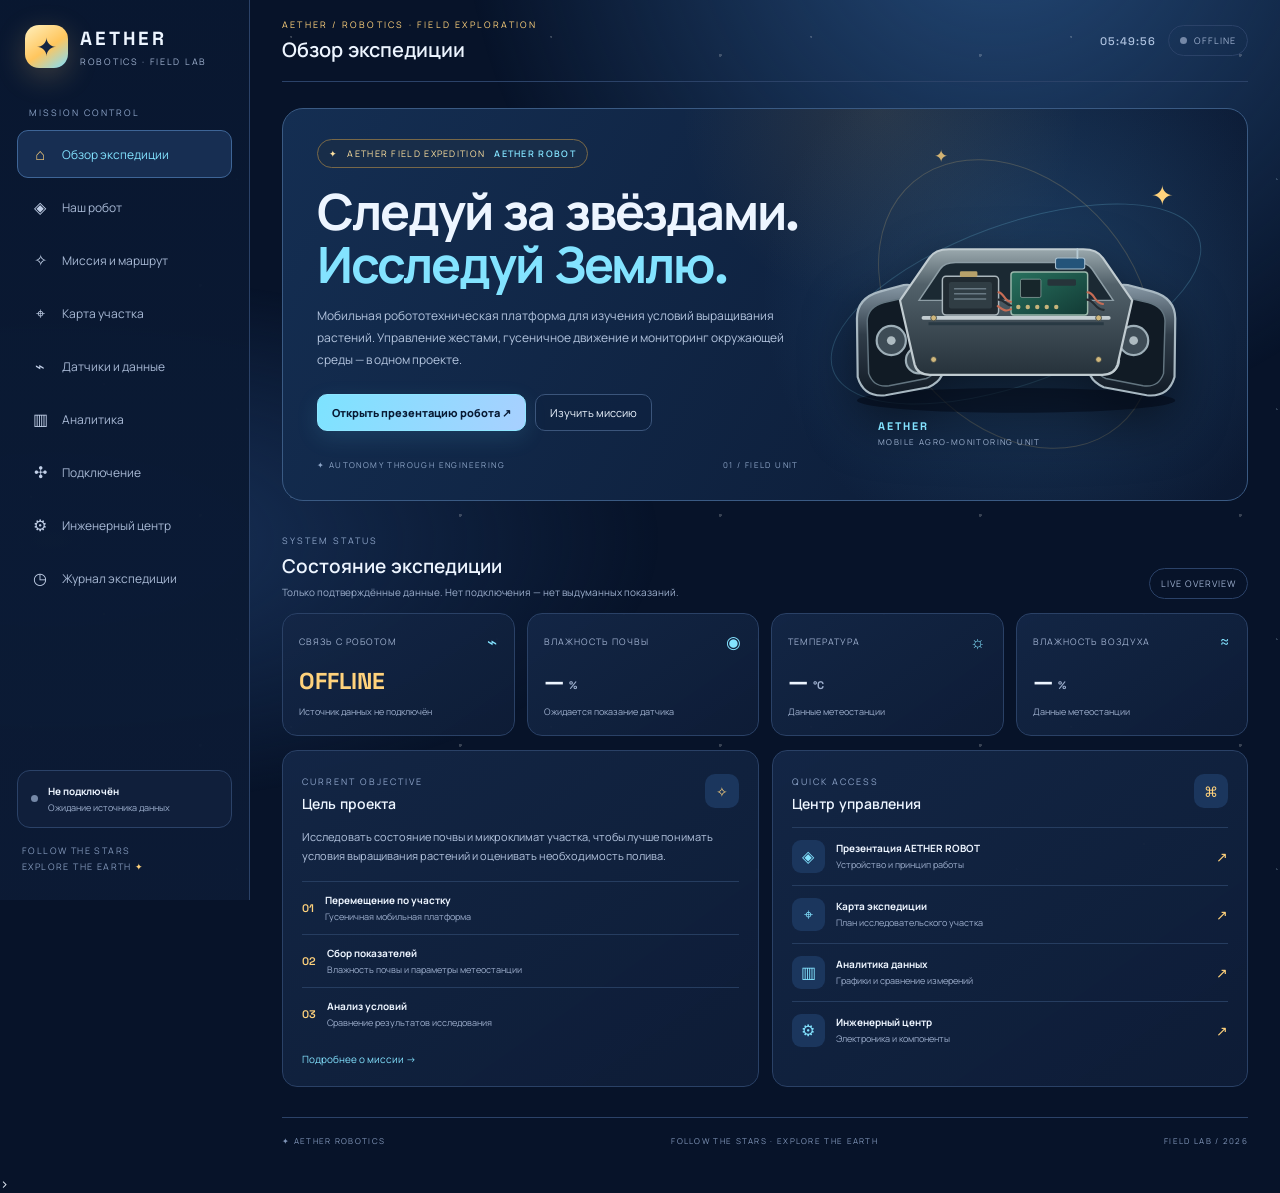
==== commit 6a2cedf7: "Replace cartoon mascot with engineering tracked robot illustration" ====
--- a/index.html
+++ b/index.html
@@ -49,20 +49,37 @@
   </div>
   <div class="hero-art">
    <div class="orbit orbit-one"></div><div class="orbit orbit-two"></div><div class="orbit-star">✦</div>
-   <svg class="rover-svg" viewBox="0 0 540 350" role="img" aria-label="Иллюстрация мобильного робота AETHER">
-    <defs><linearGradient id="track" x2="0" y2="1"><stop stop-color="#b6cce3"/><stop offset=".45" stop-color="#526f94"/><stop offset="1" stop-color="#172b49"/></linearGradient><linearGradient id="metal" x2="1" y2="1"><stop stop-color="#d5efff"/><stop offset=".42" stop-color="#6699c0"/><stop offset="1" stop-color="#28476e"/></linearGradient><linearGradient id="gold" x2="1" y2="1"><stop stop-color="#fff0bd"/><stop offset="1" stop-color="#bd8642"/></linearGradient></defs>
-    <ellipse cx="272" cy="299" rx="218" ry="24" fill="#020914" opacity=".6"/>
-    <path d="M55 220Q58 178 100 171H443Q482 178 489 220L478 269Q466 291 429 293H111Q70 288 59 263Z" fill="url(#track)" stroke="#c8ddf1" stroke-width="4"/>
-    <path d="M81 222Q86 192 115 190H428Q458 194 462 225L453 260Q447 276 420 278H119Q89 273 84 252Z" fill="#0b1830" stroke="#91abc9" stroke-width="3"/>
-    <g fill="#304b70" stroke="#b9d1e8" stroke-width="3"><circle cx="128" cy="235" r="24"/><circle cx="190" cy="235" r="24"/><circle cx="252" cy="235" r="24"/><circle cx="314" cy="235" r="24"/><circle cx="376" cy="235" r="24"/><circle cx="431" cy="235" r="18"/></g><g fill="#c0d7ec"><circle cx="128" cy="235" r="7"/><circle cx="190" cy="235" r="7"/><circle cx="252" cy="235" r="7"/><circle cx="314" cy="235" r="7"/><circle cx="376" cy="235" r="7"/></g>
-    <path d="M95 174L139 91Q151 69 182 68H360Q391 70 408 99L452 174Z" fill="url(#metal)" stroke="#d7efff" stroke-width="4"/>
-    <path d="M146 91Q164 54 195 54H344Q381 57 397 92L411 119H132Z" fill="#1b3558" stroke="#a8cce7" stroke-width="3"/>
-    <rect x="206" y="29" width="130" height="30" rx="8" fill="#152c4d" stroke="#ffd27c" stroke-width="3"/><rect x="240" y="10" width="62" height="19" rx="6" fill="url(#gold)"/>
-    <path d="M270 10V-4" stroke="#83e3ff" stroke-width="4" stroke-linecap="round"/>
-    <circle cx="387" cy="137" r="15" fill="url(#gold)" stroke="#fff0c6" stroke-width="3"/><circle cx="387" cy="137" r="5" fill="#172d4b"/>
-    <path d="M108 177H441" stroke="#83e3ff" stroke-width="3" opacity=".8"/><text x="270" y="158" text-anchor="middle" fill="#f1f8ff" font-family="Manrope" font-size="21" font-weight="800" letter-spacing="5">AETHER</text>
-    <path d="M459 49l7 14 15 2-11 10 3 15-14-8-13 8 3-15-11-10 15-2z" fill="#ffd27c"/>
-   </svg>
+   <svg class="rover-svg" viewBox="0 0 540 350" role="img" aria-label="Техническая иллюстрация гусеничного мобильного робота AETHER">
+<defs>
+<linearGradient id="track" x2="0" y2="1"><stop stop-color="#8798a5"/><stop offset=".45" stop-color="#303d49"/><stop offset="1" stop-color="#111a25"/></linearGradient>
+<linearGradient id="deck" x2="0" y2="1"><stop stop-color="#9aa8ad"/><stop offset=".28" stop-color="#52616a"/><stop offset="1" stop-color="#26323b"/></linearGradient>
+<linearGradient id="metal" x2="1" y2="1"><stop stop-color="#d2dce0"/><stop offset=".5" stop-color="#687984"/><stop offset="1" stop-color="#293943"/></linearGradient>
+<linearGradient id="board" x2="1" y2="1"><stop stop-color="#28715e"/><stop offset="1" stop-color="#123a35"/></linearGradient>
+</defs>
+<ellipse cx="270" cy="306" rx="218" ry="17" fill="#020914" opacity=".55"/>
+<!-- Separate track belts, road wheels and sprockets -->
+<path d="M52 194Q52 166 83 157L116 148Q135 145 147 165L170 250Q176 276 150 288L91 299Q61 302 53 274Z" fill="url(#track)" stroke="#a8b8c2" stroke-width="3"/>
+<path d="M389 165Q401 145 423 148L457 157Q488 166 488 194L487 274Q479 302 449 299L390 288Q364 276 370 250Z" fill="url(#track)" stroke="#a8b8c2" stroke-width="3"/>
+<path d="M66 197Q67 178 89 172L119 165Q132 163 139 181L160 251Q165 268 147 276L96 286Q75 289 68 269Z" fill="#111b25" stroke="#637580" stroke-width="2"/>
+<path d="M474 197Q473 178 451 172L421 165Q408 163 401 181L380 251Q375 268 393 276L444 286Q465 289 472 269Z" fill="#111b25" stroke="#637580" stroke-width="2"/>
+<g fill="#3e4c56" stroke="#9eafb8" stroke-width="3"><circle cx="99" cy="224" r="20"/><circle cx="137" cy="251" r="18"/><circle cx="431" cy="224" r="20"/><circle cx="393" cy="251" r="18"/></g>
+<g fill="#aebbc1"><circle cx="99" cy="224" r="6"/><circle cx="137" cy="251" r="5"/><circle cx="431" cy="224" r="6"/><circle cx="393" cy="251" r="5"/></g>
+<!-- Open rectangular chassis, no toy-like rounded shell -->
+<path d="M111 169L151 111Q159 99 178 99H362Q381 99 389 111L429 169L409 257Q405 271 388 271H152Q135 271 131 257Z" fill="url(#deck)" stroke="#c0cbd0" stroke-width="3"/>
+<path d="M137 169L166 126Q172 117 187 117H353Q368 117 374 126L403 169Z" fill="#1b2933" stroke="#8d9da5" stroke-width="2"/>
+<!-- Battery pack -->
+<rect x="169" y="136" width="77" height="53" rx="5" fill="#202a31" stroke="#aab6bc" stroke-width="2"/><rect x="178" y="144" width="59" height="36" rx="3" fill="#303d44"/><path d="M185 153h44M185 160h44M185 167h44" stroke="#687983" stroke-width="2"/><rect x="193" y="129" width="24" height="8" rx="2" fill="#b7a16a"/>
+<!-- Controller and motor driver boards -->
+<rect x="263" y="130" width="105" height="59" rx="4" fill="url(#board)" stroke="#9bb9ac" stroke-width="2"/><rect x="276" y="140" width="28" height="25" rx="2" fill="#17262b" stroke="#91a7a3"/><rect x="313" y="140" width="39" height="9" rx="2" fill="#26343a"/>
+<g fill="#c6b47b"><circle cx="273" cy="178" r="3"/><circle cx="286" cy="178" r="3"/><circle cx="299" cy="178" r="3"/><circle cx="312" cy="178" r="3"/><circle cx="325" cy="178" r="3"/></g>
+<!-- Bluetooth module -->
+<rect x="324" y="111" width="40" height="15" rx="3" fill="#24547a" stroke="#a5bdce" stroke-width="1.5"/><path d="M354 111V99" stroke="#b6cbd5" stroke-width="2.5" stroke-linecap="round"/>
+<!-- Visible power and signal wiring -->
+<path d="M246 158C253 158 254 171 263 171M245 177C254 184 257 184 263 181M368 158C378 158 377 174 389 174" fill="none" stroke="#c66c55" stroke-width="3" stroke-linecap="round"/>
+<path d="M246 168C254 168 257 176 263 176M367 168C377 168 378 182 390 182" fill="none" stroke="#242b31" stroke-width="3" stroke-linecap="round"/>
+<path d="M143 193H397" stroke="#c3cdd1" stroke-width="5" stroke-linecap="round"/><path d="M150 201H390" stroke="#283943" stroke-width="4"/>
+<g fill="#d0b77c" stroke="#27343b" stroke-width="1"><circle cx="157" cy="193" r="4"/><circle cx="383" cy="193" r="4"/><circle cx="157" cy="250" r="4"/><circle cx="383" cy="250" r="4"/></g>
+</svg>
    <div class="art-caption"><span>AETHER</span><small>MOBILE AGRO-MONITORING UNIT</small></div>
   </div>
  </div>
@@ -172,7 +189,17 @@
 <footer class="site-footer"><span>✦ AETHER ROBOTICS</span><span>FOLLOW THE STARS · EXPLORE THE EARTH</span><span>FIELD LAB / 2026</span></footer>
 </main>
 </div>
-<svg aria-hidden="true" style="position:absolute;width:0;height:0;overflow:hidden"><symbol id="roverDrawing" viewBox="0 0 540 350"><path d="M55 220Q58 178 100 171H443Q482 178 489 220L478 269Q466 291 429 293H111Q70 288 59 263Z" fill="#526f94" stroke="#c8ddf1" stroke-width="4"/><path d="M81 222Q86 192 115 190H428Q458 194 462 225L453 260Q447 276 420 278H119Q89 273 84 252Z" fill="#0b1830" stroke="#91abc9" stroke-width="3"/><g fill="#304b70" stroke="#b9d1e8" stroke-width="3"><circle cx="128" cy="235" r="24"/><circle cx="190" cy="235" r="24"/><circle cx="252" cy="235" r="24"/><circle cx="314" cy="235" r="24"/><circle cx="376" cy="235" r="24"/><circle cx="431" cy="235" r="18"/></g><path d="M95 174L139 91Q151 69 182 68H360Q391 70 408 99L452 174Z" fill="#6699c0" stroke="#d7efff" stroke-width="4"/><path d="M146 91Q164 54 195 54H344Q381 57 397 92L411 119H132Z" fill="#1b3558" stroke="#a8cce7" stroke-width="3"/><rect x="206" y="29" width="130" height="30" rx="8" fill="#152c4d" stroke="#ffd27c" stroke-width="3"/><rect x="240" y="10" width="62" height="19" rx="6" fill="#d8ad65"/><circle cx="387" cy="137" r="15" fill="#ffd27c" stroke="#fff0c6" stroke-width="3"/><path d="M108 177H441" stroke="#83e3ff" stroke-width="3"/><text x="270" y="158" text-anchor="middle" fill="#f1f8ff" font-size="21" font-weight="800" letter-spacing="5">AETHER</text></symbol></svg>
+<svg aria-hidden="true" style="position:absolute;width:0;height:0;overflow:hidden"><symbol id="roverDrawing" viewBox="0 0 540 350">
+<path d="M52 194Q52 166 83 157L116 148Q135 145 147 165L170 250Q176 276 150 288L91 299Q61 302 53 274Z" fill="#35434d" stroke="#a8b8c2" stroke-width="3"/><path d="M389 165Q401 145 423 148L457 157Q488 166 488 194L487 274Q479 302 449 299L390 288Q364 276 370 250Z" fill="#35434d" stroke="#a8b8c2" stroke-width="3"/>
+<path d="M66 197Q67 178 89 172L119 165Q132 163 139 181L160 251Q165 268 147 276L96 286Q75 289 68 269Z" fill="#111b25" stroke="#637580" stroke-width="2"/><path d="M474 197Q473 178 451 172L421 165Q408 163 401 181L380 251Q375 268 393 276L444 286Q465 289 472 269Z" fill="#111b25" stroke="#637580" stroke-width="2"/>
+<g fill="#3e4c56" stroke="#9eafb8" stroke-width="3"><circle cx="99" cy="224" r="20"/><circle cx="137" cy="251" r="18"/><circle cx="431" cy="224" r="20"/><circle cx="393" cy="251" r="18"/></g>
+<path d="M111 169L151 111Q159 99 178 99H362Q381 99 389 111L429 169L409 257Q405 271 388 271H152Q135 271 131 257Z" fill="#596b75" stroke="#c0cbd0" stroke-width="3"/><path d="M137 169L166 126Q172 117 187 117H353Q368 117 374 126L403 169Z" fill="#1b2933" stroke="#8d9da5" stroke-width="2"/>
+<rect x="169" y="136" width="77" height="53" rx="5" fill="#202a31" stroke="#aab6bc" stroke-width="2"/><rect x="178" y="144" width="59" height="36" rx="3" fill="#303d44"/><path d="M185 153h44M185 160h44M185 167h44" stroke="#687983" stroke-width="2"/>
+<rect x="263" y="130" width="105" height="59" rx="4" fill="#174b40" stroke="#9bb9ac" stroke-width="2"/><rect x="276" y="140" width="28" height="25" rx="2" fill="#17262b" stroke="#91a7a3"/><rect x="313" y="140" width="39" height="9" rx="2" fill="#26343a"/>
+<rect x="324" y="111" width="40" height="15" rx="3" fill="#24547a" stroke="#a5bdce" stroke-width="1.5"/><path d="M354 111V99" stroke="#b6cbd5" stroke-width="2.5"/>
+<path d="M246 158C253 158 254 171 263 171M245 177C254 184 257 184 263 181M368 158C378 158 377 174 389 174" fill="none" stroke="#c66c55" stroke-width="3"/><path d="M246 168C254 168 257 176 263 176M367 168C377 168 378 182 390 182" fill="none" stroke="#242b31" stroke-width="3"/>
+<path d="M143 193H397" stroke="#c3cdd1" stroke-width="5" stroke-linecap="round"/><path d="M150 201H390" stroke="#283943" stroke-width="4"/>
+</symbol></svg>>
 <div id="toast" class="toast" role="status" aria-live="polite"></div>
 <script src="script.js"></script>
 </body></html>
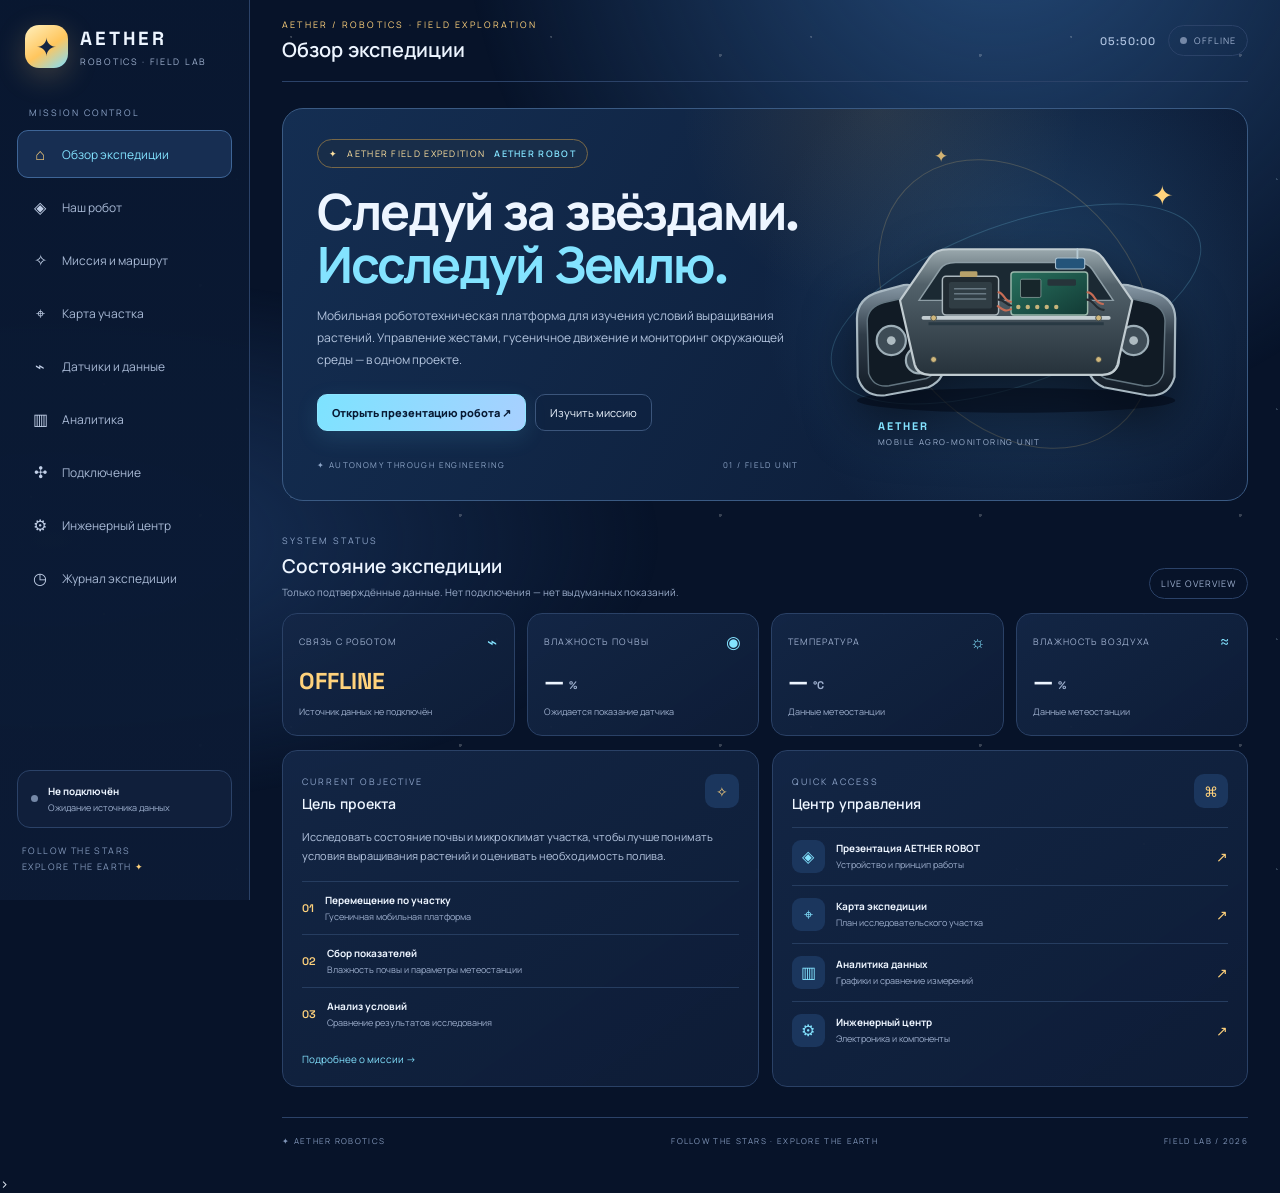
==== commit 4b7ac585: "Refresh AETHER app script cache" ====
--- a/index.html
+++ b/index.html
@@ -201,5 +201,5 @@
 <path d="M143 193H397" stroke="#c3cdd1" stroke-width="5" stroke-linecap="round"/><path d="M150 201H390" stroke="#283943" stroke-width="4"/>
 </symbol></svg>>
 <div id="toast" class="toast" role="status" aria-live="polite"></div>
-<script src="script.js"></script>
+<script src="script.js?v=20261128-2"></script>
 </body></html>
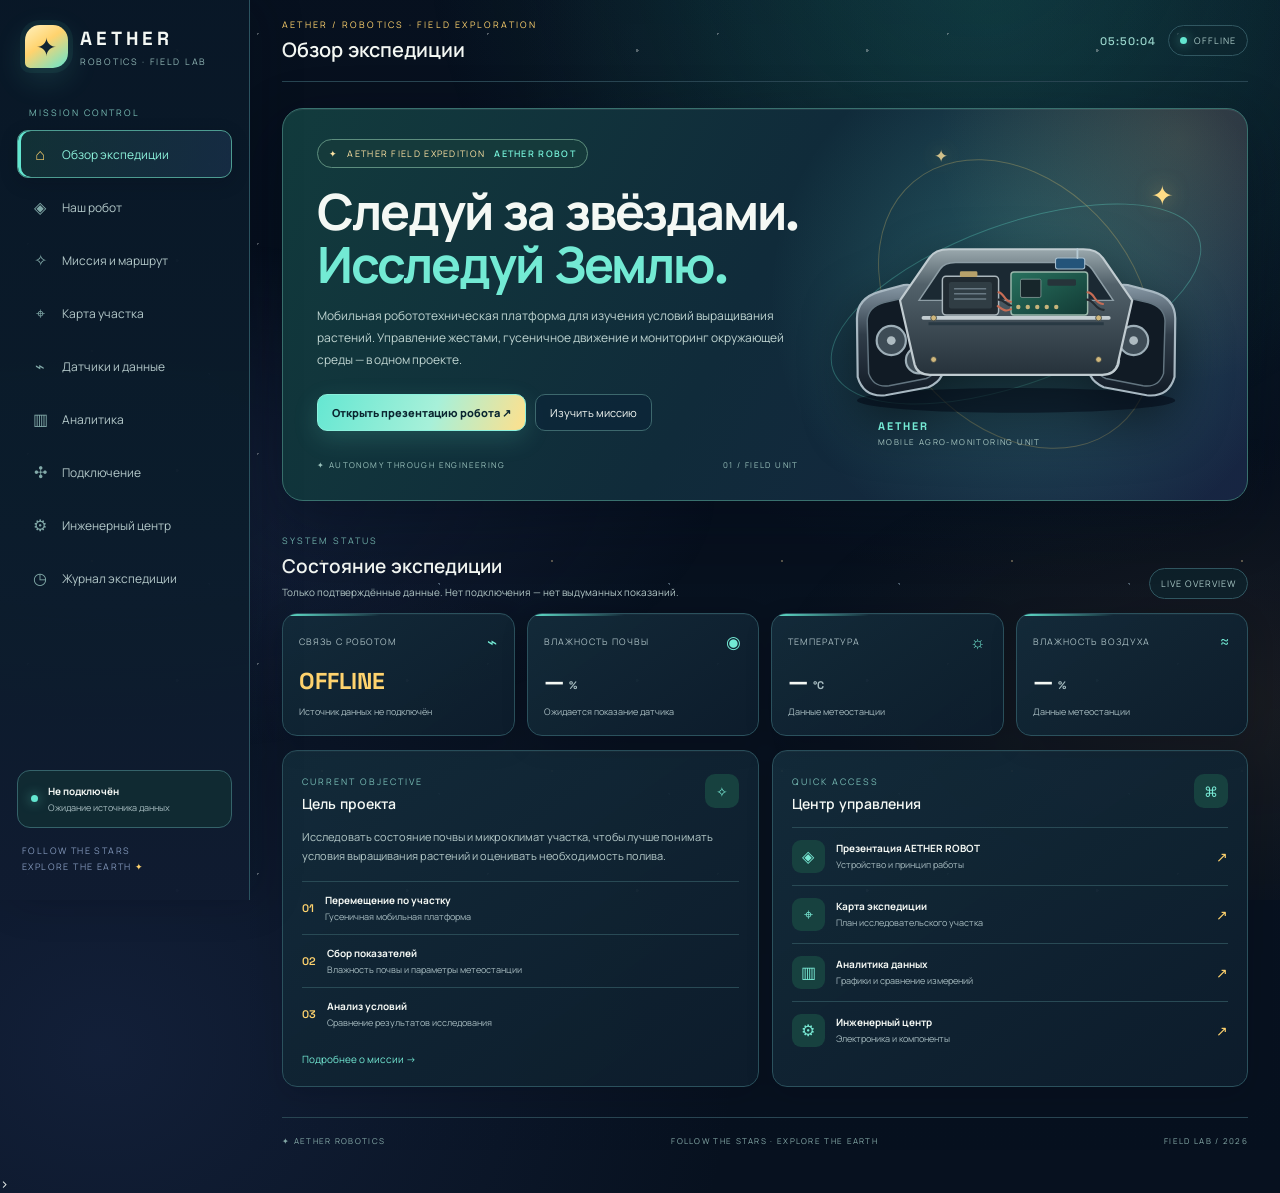
==== commit 7a6bb651: "Refresh AETHER stylesheet cache" ====
--- a/index.html
+++ b/index.html
@@ -7,7 +7,7 @@
 <title>AETHER Mission Control | AETHER</title>
 <link rel="preconnect" href="https://fonts.googleapis.com"><link rel="preconnect" href="https://fonts.gstatic.com" crossorigin>
 <link href="https://fonts.googleapis.com/css2?family=Manrope:wght@400;500;600;700;800&family=Space+Grotesk:wght@500;600;700&display=swap" rel="stylesheet">
-<link rel="stylesheet" href="style.css">
+<link rel="stylesheet" href="style.css?v=20261128-aether">
 </head>
 <body>
 <div class="ambient"></div>
--- a/style.css
+++ b/style.css
@@ -18,3 +18,180 @@
 @media(max-width:1120px){.app-shell{grid-template-columns:220px minmax(0,1fr)}.main-area{padding:0 20px 25px}.metric-grid,.analytics-summary{grid-template-columns:repeat(2,1fr)}.process-grid{grid-template-columns:repeat(2,1fr)}.hero{padding:25px}.hero-art{min-height:240px}}
 @media(max-width:780px){.app-shell{display:block}.sidebar{height:auto;position:relative;padding:12px;border-right:0;border-bottom:1px solid var(--line)}.brand{padding:0 4px 12px}.nav-caption,.sidebar-bottom{display:none}.nav-list{display:flex;overflow-x:auto;padding-bottom:2px}.nav-btn{white-space:nowrap;padding:9px 10px;font-size:10px}.main-area{padding:0 13px 25px}.topbar{height:68px}.topbar h1{font-size:15px}.top-eyebrow{font-size:7px}.clock{display:none}.mobile-menu{display:none}.hero{grid-template-columns:1fr;padding:21px}.hero h2{font-size:35px}.hero-art{min-height:220px}.home-grid,.robot-showcase,.connect-grid{grid-template-columns:1fr}.robot-showcase-art{min-height:230px}.robot-showcase-copy{padding:21px}.section-title{align-items:flex-start;flex-direction:column}.metric-grid{gap:8px}.metric-card{padding:12px}.metric-card>strong{font-size:19px}.sensor-grid{grid-template-columns:1fr}.charts-grid{grid-template-columns:1fr}.map-canvas{height:320px}.mission-banner{padding:20px}.mission-emblem{width:85px;height:85px}.target-grid{grid-template-columns:repeat(2,1fr)}.component-grid{grid-template-columns:1fr}.process-grid{grid-template-columns:repeat(2,1fr)}.site-footer{flex-direction:column}.connection-banner{align-items:flex-start;flex-wrap:wrap}.connection-banner>div{min-width:70%}.journal-entry{grid-template-columns:75px 1fr}.journal-entry button{grid-column:2;justify-self:start}.architecture-flow>i{transform:rotate(90deg)}}
 @media(max-width:420px){.metric-grid,.analytics-summary,.mission-steps,.logic-grid{grid-template-columns:1fr 1fr}.process-grid{grid-template-columns:1fr 1fr}.map-toolbar{align-items:flex-start;flex-direction:column}.map-canvas{height:270px}.hero-foot{font-size:7px}.hero h2{font-size:31px}.mission-emblem{display:none}}
+
+
+/* AETHER identity refresh — starlight, open sky and summer energy */
+:root{
+ --bg:#07111f;
+ --panel:#101f30;
+ --panel2:#162b3b;
+ --line:#29495a;
+ --text:#f4f8f4;
+ --muted:#a8bdc1;
+ --cyan:#63e6d0;
+ --gold:#ffd36e;
+ --lav:#c3b8ff;
+ --green:#a8e8b2;
+ --danger:#ff9da8;
+}
+body{
+ background:
+  radial-gradient(ellipse at 78% 2%,#174e5266 0,transparent 34%),
+  radial-gradient(ellipse at 8% 88%,#293c6b55 0,transparent 38%),
+  #07111f;
+}
+.ambient{
+ background:
+  radial-gradient(ellipse at 76% -10%,#1d77704d 0,transparent 40%),
+  radial-gradient(ellipse at 8% 55%,#354b8150 0,transparent 37%),
+  radial-gradient(ellipse at 96% 78%,#b47b3a1b 0,transparent 27%);
+}
+.ambient:after{opacity:.34;background-size:230px 210px}
+.sidebar{
+ background:linear-gradient(180deg,#091827f7 0%,#0b1c2bf5 55%,#101c31f7 100%);
+ border-right-color:#2b5360;
+ box-shadow:12px 0 40px #02091430;
+}
+.brand-symbol{
+ background:linear-gradient(145deg,#fff1bd 0%,#ffd36e 43%,#63e6d0 100%);
+ color:#102333;
+ border-radius:15px 15px 15px 5px;
+ box-shadow:0 0 0 5px #63e6d010,0 10px 32px #63e6d02a;
+}
+.brand b{letter-spacing:4px}
+.brand small{color:#8fb4b4}
+.nav-caption,.kicker{color:#78bcb5}
+.nav-btn{color:#b4c9ca}
+.nav-btn i{color:#82aaa9}
+.nav-btn:hover,.nav-btn.active{
+ background:linear-gradient(100deg,#17413f99,#1b3450aa);
+ border-color:#4d9c91;
+ color:#8df3dc;
+ box-shadow:inset 3px 0 0 #63e6d0,0 5px 18px #02091430;
+}
+.nav-btn.active i{color:var(--gold)}
+.connection-card{background:#102a32;border-color:#35636a}
+.live-dot{background:#63e6d0;box-shadow:0 0 12px #63e6d0a8}
+.main-area{background:linear-gradient(180deg,#07111f18,#07111f00)}
+.topbar{border-bottom-color:#294653}
+.top-eyebrow{color:#ffd36e}
+.clock{color:#9bd8ce}
+.system-pill,.subtle-tag{border-color:#315761;background:#0e2630a8;color:#a9c8c5}
+.hero{
+ border-color:#39716e;
+ background:
+  radial-gradient(circle at 78% 48%,#63e6d044,transparent 34%),
+  radial-gradient(circle at 93% 8%,#ffd36e26,transparent 25%),
+  linear-gradient(118deg,#123b3d 0%,#102b3a 48%,#172542 100%);
+ box-shadow:0 20px 60px #02091455,inset 0 1px #ffffff12;
+}
+.hero:after{color:#ffe29a;text-shadow:0 0 18px #ffd36e88}
+.overline{border-color:#5d8e7e;background:#153a3b;color:#ffe4a4}
+.overline b{color:#75f0d8}
+.hero h2 em,.page-intro h2 em,.robot-showcase-copy h3 em{color:#73ead4}
+.hero p,.page-intro p{color:#c0d5d2}
+.btn{border-color:#3d686d;background:#15343e}
+.btn:hover{border-color:#7af0da;box-shadow:0 7px 24px #63e6d01c}
+.btn-primary{
+ background:linear-gradient(110deg,#65e7d2,#a7f0d9 56%,#ffe08c);
+ color:#0b2630;border-color:#8af0dc;
+ box-shadow:0 8px 25px #63e6d02b;
+}
+.btn-ghost{background:#0c2638c9}
+.hero-foot{color:#9bc3bd}
+.orbit-one{border-color:#63e6d052}
+.orbit-two{border-color:#ffd36e42}
+.orbit-star{color:#ffdc86;text-shadow:0 0 20px #ffd36e88}
+.art-caption span{color:#75ead5}
+.art-caption small{color:#a8c7c2}
+.metric-card,.panel,.sensor-card,.summary-card,.component-card,.process-card,.target-card{
+ background:linear-gradient(145deg,#142c3bed,#0d1d2cf5);
+ border-color:#2b515d;
+ box-shadow:0 9px 28px #02091424,inset 0 1px #ffffff08;
+}
+.metric-card{position:relative;overflow:hidden}
+.metric-card:before{
+ content:"";position:absolute;left:0;top:0;width:42%;height:2px;
+ background:linear-gradient(90deg,#63e6d0,transparent);
+}
+.metric-top i,.process-icon,.component-icon,.quick-icon{color:#73ead4}
+.metric-status{color:#ffd36e}
+.section-title h2,.panel-heading h3{color:#f4f8f4}
+.section-title p,.mission-panel>p{color:#b4c9c8}
+.panel-icon,.quick-icon,.component-icon{background:#17413f;color:#79ead5}
+.objective-line{border-top-color:#294a55}
+.objective-line>span,.process-card>span,.mission-steps article>span{color:#ffd36e}
+.text-link{color:#73ead4}
+.quick-link{border-top-color:#294a55}
+.quick-link>i{color:#ffd36e}
+.robot-showcase-art{
+ background:
+  radial-gradient(circle at 50% 60%,#24736c88,transparent 58%),
+  radial-gradient(circle at 80% 20%,#d6a44a22,transparent 28%),
+  linear-gradient(145deg,#12363b,#101d32);
+}
+.model-orbit{border-color:#63e6d05c}
+.drag-hint{color:#a6d2c8}
+.spec-pills span{border-color:#3a716b;color:#c5e6dc;background:#12353a80}
+.process-card>span{color:#ffd36e}
+.component-index{color:#78a8a5}
+.info-banner{border-color:#3b6a68;background:#102f36}
+.info-banner>span{color:#73ead4}
+.info-banner p{color:#c0d7d1}
+.info-banner.warning{border-color:#8a7145;background:#302b20}
+.mission-banner{
+ border-color:#39716e;
+ background:
+  radial-gradient(circle at 86% 46%,#63e6d044,transparent 34%),
+  radial-gradient(circle at 95% 8%,#ffd36e24,transparent 25%),
+  linear-gradient(120deg,#123b3d,#10283a 70%,#172542);
+}
+.mission-banner p{color:#c0d5d2}
+.mission-emblem{border-color:#d2b76e;color:#ffd36e;box-shadow:0 0 35px #ffd36e12}
+.mission-steps article,.logic-grid article{border-color:#2d515d;background:#112a39}
+.mission-steps small{color:#73ead4}
+.target-card>span{color:#73ead4}
+.map-panel{background:#102331}
+.map-canvas{border-color:#39636b;background:#0c202d}
+.map-overlay-label,.map-coordinates{background:#081923ed;border-color:#3a6269;color:#d7ece5}
+.map-legend{color:#a8c3c1}
+.legend-cyan{background:#63e6d0}
+.legend-gold{background:#ffd36e}
+.point-row{border-color:#2d515d;background:#112a39}
+.point-row button{border-color:#79535b;background:#30212a;color:#ffb4bd}
+.connection-banner{border-color:#39666a;background:#102d36}
+.connection-symbol{color:#73ead4}
+.sensor-head i,.chart-unit{color:#ffd36e}
+.sensor-bar{background:#29424c}
+.sensor-bar span{background:linear-gradient(90deg,#63e6d0,#ffd36e)}
+th,td{border-bottom-color:#294b56}
+th{color:#90b8b5}
+td{color:#d6e8e2}
+.upload-box{border-color:#4a807b;background:#102b35}
+.upload-box>span{color:#73ead4}
+.chart-panel{background:linear-gradient(145deg,#142c3bed,#0d1d2cf5)}
+.chart-empty{color:#9ebbb8}
+.insight-panel p{color:#c0d5d2}
+.protocol-card pre{background:#081923;border-color:#31545e;color:#a7e8dc}
+.protocol-card code{color:#73ead4}
+.eng-tab{border-color:#31545e;background:#102735;color:#a8c3c1}
+.eng-tab.active{background:#17413f;border-color:#63bba9;color:#8df3dc}
+.architecture-flow{border-color:#31545e;background:#0e2230}
+.arch-node{border-color:#3a6b6e;background:#14343b}
+.arch-node span{color:#ffd36e}
+.architecture-flow>i{color:#73ead4}
+.checklist label{border-top-color:#294b56;color:#d5e7e1}
+.checklist input{accent-color:#63e6d0}
+.journal-entry{border-bottom-color:#294b56}
+.journal-entry time{color:#ffd36e}
+.journal-entry p{color:#a8c3c1}
+.journal-entry button{color:#f1a3ad}
+.note-form textarea{background:#091d29;border-color:#3a6269}
+.site-footer{border-top-color:#294653;color:#86aaa8}
+.toast{border-color:#4c817b;background:#12343b}
+button:focus-visible,input:focus-visible,textarea:focus-visible{outline-color:#73ead4}
+@media(max-width:780px){
+ .sidebar{background:linear-gradient(180deg,#091827,#0d2230);border-bottom-color:#31545e}
+ .nav-list{scrollbar-color:#39766f #0b1b27}
+ .nav-btn.active{box-shadow:inset 0 -2px 0 #63e6d0}
+}
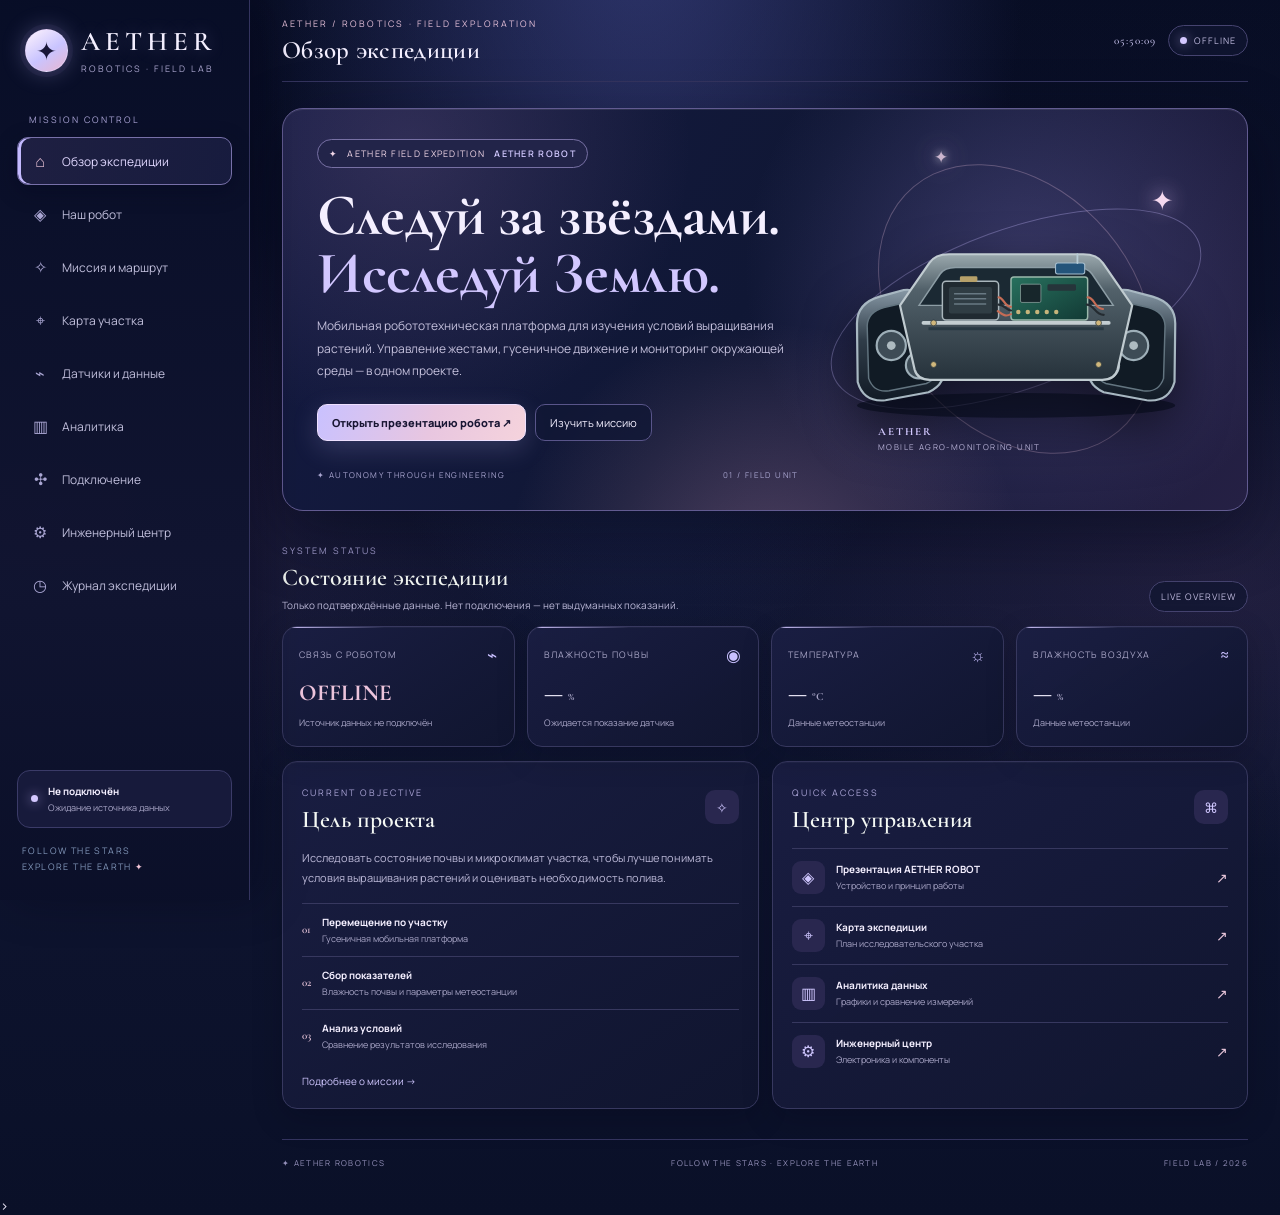
==== commit cf310e9e: "Load AETHER display font and refresh stylesheet" ====
--- a/index.html
+++ b/index.html
@@ -6,8 +6,8 @@
 <meta name="description" content="AETHER Mission Control — интерактивный центр управления и изучения мобильного робота AETHER.">
 <title>AETHER Mission Control | AETHER</title>
 <link rel="preconnect" href="https://fonts.googleapis.com"><link rel="preconnect" href="https://fonts.gstatic.com" crossorigin>
-<link href="https://fonts.googleapis.com/css2?family=Manrope:wght@400;500;600;700;800&family=Space+Grotesk:wght@500;600;700&display=swap" rel="stylesheet">
-<link rel="stylesheet" href="style.css?v=20261128-aether">
+<link href="https://fonts.googleapis.com/css2?family=Cormorant+Garamond:wght@400;500;600;700&family=Manrope:wght@400;500;600;700;800&family=Space+Grotesk:wght@500;600;700&display=swap" rel="stylesheet">
+<link rel="stylesheet" href="style.css?v=20261128-twilight">
 </head>
 <body>
 <div class="ambient"></div>
--- a/style.css
+++ b/style.css
@@ -195,3 +195,214 @@
  .nav-list{scrollbar-color:#39766f #0b1b27}
  .nav-btn.active{box-shadow:inset 0 -2px 0 #63e6d0}
 }
+
+
+/* AETHER — visual direction based on the team's twilight-ocean star banner */
+:root{
+ --bg:#080d25;
+ --panel:#111632;
+ --panel2:#191d43;
+ --line:#34345f;
+ --text:#f4efff;
+ --muted:#aaa7c8;
+ --cyan:#b9b5ff;
+ --gold:#f4c6d8;
+ --lav:#b9b5ff;
+ --green:#b6c6e8;
+ --danger:#f0a9c2;
+ --display:'Cormorant Garamond',Georgia,serif;
+}
+html{background:#080d25}
+body{
+ background:
+  radial-gradient(ellipse at 50% -12%,#343b78 0%,transparent 43%),
+  radial-gradient(ellipse at 4% 42%,#4c345f55 0%,transparent 31%),
+  radial-gradient(ellipse at 96% 48%,#48345e55 0%,transparent 31%),
+  linear-gradient(180deg,#080d25 0%,#101633 55%,#0a1028 100%);
+}
+.ambient{
+ background:
+  radial-gradient(ellipse at 50% -15%,#6267a455 0%,transparent 46%),
+  radial-gradient(ellipse at 8% 60%,#a16a9b22 0%,transparent 35%),
+  radial-gradient(ellipse at 92% 65%,#8c699e20 0%,transparent 35%);
+}
+.ambient:after{
+ opacity:.48;
+ background-image:
+  radial-gradient(1.3px 1.3px at 12% 16%,#fff 98%,transparent),
+  radial-gradient(1px 1px at 40% 67%,#f5d9ed 98%,transparent),
+  radial-gradient(1.7px 1.7px at 77% 24%,#fff 98%,transparent),
+  radial-gradient(1px 1px at 91% 78%,#d6d3ff 98%,transparent),
+  radial-gradient(1px 1px at 58% 8%,#fff 98%,transparent),
+  radial-gradient(1px 1px at 25% 84%,#e8c4dc 98%,transparent);
+ background-size:260px 230px;
+}
+.sidebar{
+ background:linear-gradient(180deg,#080e27f7,#111531f8 65%,#0b1029f7);
+ border-right-color:#34345f;
+ box-shadow:12px 0 42px #02041455;
+}
+.brand{gap:13px}
+.brand-symbol{
+ background:linear-gradient(145deg,#fff4fc,#c9c4ff 55%,#e8b6d0);
+ color:#191638;
+ border:1px solid #e8d9ff88;
+ border-radius:50%;
+ box-shadow:0 0 24px #b9b5ff55,0 0 0 5px #b9b5ff0d;
+}
+.brand b{
+ font:600 27px var(--display);
+ letter-spacing:5px;
+ text-shadow:0 0 18px #d6c9ff44;
+}
+.brand small{color:#aaa5ce;letter-spacing:2px}
+.nav-caption,.kicker{color:#aaa4d6}
+.nav-btn{color:#c1bfdc}
+.nav-btn i{color:#aaa6d3}
+.nav-btn:hover,.nav-btn.active{
+ background:linear-gradient(100deg,#28274eaa,#1c2046bb);
+ border-color:#7770a9;
+ color:#e1d8ff;
+ box-shadow:inset 3px 0 0 #c4baff,0 6px 22px #03051a55;
+}
+.nav-btn.active i{color:#f1c9dc}
+.connection-card{background:#171a3b;border-color:#3b3b68}
+.live-dot{background:#d4c8ff;box-shadow:0 0 12px #c9baffbb}
+.topbar{border-bottom-color:#34345f}
+.top-eyebrow{color:#e4bfd8}
+.topbar h1{font-family:var(--display);font-size:25px;letter-spacing:.3px}
+.clock{color:#c7c2ed}
+.system-pill,.subtle-tag{border-color:#45436f;background:#111632bb;color:#c0bbdf}
+.hero{
+ border-color:#625b91;
+ background:
+  radial-gradient(ellipse at 50% 115%,#e5a9c844 0%,transparent 38%),
+  radial-gradient(circle at 77% 40%,#7772ba55 0%,transparent 36%),
+  radial-gradient(circle at 13% 10%,#9d7aab35 0%,transparent 31%),
+  linear-gradient(120deg,#151b43 0%,#101735 48%,#252044 100%);
+ box-shadow:0 22px 65px #02041466,inset 0 1px #ffffff17;
+}
+.hero:after{
+ content:"✦";
+ color:#f5d9ef;
+ text-shadow:0 0 10px #fff,0 0 24px #d5b8ff,0 0 42px #e5b4d5;
+}
+.overline{border-color:#7770a4;background:#222449;color:#f2d8e8}
+.overline b{color:#d2c9ff}
+.hero h2,.page-intro h2,.robot-showcase-copy h3{
+ font-family:var(--display);
+ letter-spacing:-.5px;
+}
+.hero h2{font-size:clamp(38px,4.6vw,59px);line-height:.98}
+.hero h2 em,.page-intro h2 em,.robot-showcase-copy h3 em{color:#d2c7ff}
+.hero p,.page-intro p{color:#c4c0dc}
+.btn{border-color:#59558a;background:#242449;color:#f3efff}
+.btn:hover{border-color:#d1c5ff;box-shadow:0 7px 25px #b9b5ff22}
+.btn-primary{
+ background:linear-gradient(110deg,#c9c1ff 0%,#e8c6e0 55%,#f5d3dc 100%);
+ color:#191633;border-color:#eee0ff;
+ box-shadow:0 8px 26px #c5b8ff30;
+}
+.btn-ghost{background:#111735cc}
+.hero-foot{color:#aaa6d1}
+.orbit-one{border-color:#c6baff55}
+.orbit-two{border-color:#edc4dc48}
+.orbit-star{color:#f5d9ef;text-shadow:0 0 20px #e6c6ff}
+.art-caption span{color:#d3c9ff}
+.art-caption small{color:#b7b1d6}
+.section-title h2,.panel-heading h3{font-family:var(--display);font-size:24px}
+.metric-card,.panel,.sensor-card,.summary-card,.component-card,.process-card,.target-card{
+ background:linear-gradient(145deg,#1a1e43ed,#10152ff5);
+ border-color:#37385f;
+ box-shadow:0 10px 30px #02041435,inset 0 1px #ffffff09;
+}
+.metric-card{position:relative;overflow:hidden}
+.metric-card:before{
+ content:"";position:absolute;left:0;top:0;width:44%;height:1px;
+ background:linear-gradient(90deg,#d4c8ff,transparent);
+}
+.metric-top i,.process-icon,.component-icon,.quick-icon{color:#c9c0ff}
+.metric-status{color:#edc4dc}
+.section-title p,.mission-panel>p{color:#bcb9d8}
+.panel-icon,.quick-icon,.component-icon{background:#29274f;color:#d0c7ff}
+.objective-line{border-top-color:#37385f}
+.objective-line>span,.process-card>span,.mission-steps article>span{color:#e9c6db}
+.text-link{color:#d0c7ff}
+.quick-link{border-top-color:#37385f}
+.quick-link>i{color:#e9c6db}
+.robot-showcase-art{
+ background:
+  radial-gradient(ellipse at 50% 85%,#b17aab55,transparent 53%),
+  radial-gradient(circle at 50% 35%,#6666a455,transparent 60%),
+  linear-gradient(145deg,#171d43,#11152f);
+}
+.model-orbit{border-color:#c9c0ff66}
+.drag-hint{color:#bcb6dc}
+.spec-pills span{border-color:#5b5688;color:#e0dcf5;background:#24244988}
+.process-card>span{color:#e9c6db}
+.component-index{color:#918cb9}
+.info-banner{border-color:#575181;background:#1a1d40}
+.info-banner>span{color:#d0c7ff}
+.info-banner p{color:#d0cbe4}
+.info-banner.warning{border-color:#81627b;background:#30213b}
+.mission-banner{
+ border-color:#655d91;
+ background:
+  radial-gradient(ellipse at 88% 50%,#b17aab55,transparent 37%),
+  radial-gradient(ellipse at 8% 5%,#7e7ab544,transparent 34%),
+  linear-gradient(120deg,#171d43,#111632 68%,#282044);
+}
+.mission-banner h3{font-family:var(--display);font-size:36px}
+.mission-banner p{color:#c7c2df}
+.mission-emblem{
+ border-color:#c6b9e6;color:#e9c9e1;
+ box-shadow:0 0 35px #c8b5ff20,inset 0 0 24px #c8b5ff0c;
+}
+.mission-steps article,.logic-grid article{border-color:#3b3b68;background:#171b3b}
+.mission-steps small{color:#c9c0ff}
+.target-card>span{color:#c9c0ff}
+.map-panel{background:#121832}
+.map-canvas{border-color:#4b4978;background:#0b1430}
+.map-overlay-label,.map-coordinates{background:#090f29ed;border-color:#555184;color:#e5e0f7}
+.map-legend{color:#bcb8d7}
+.legend-cyan{background:#c9c0ff}
+.legend-gold{background:#e9c6db}
+.point-row{border-color:#3b3b68;background:#171b3b}
+.point-row button{border-color:#77516c;background:#302039;color:#f0bfd5}
+.connection-banner{border-color:#514e80;background:#171b3e}
+.connection-symbol{color:#d0c7ff}
+.sensor-head i,.chart-unit{color:#edc4dc}
+.sensor-bar{background:#34365c}
+.sensor-bar span{background:linear-gradient(90deg,#b9b5ff,#efc2da)}
+th,td{border-bottom-color:#36375e}
+th{color:#aaa6d0}
+td{color:#e0def0}
+.upload-box{border-color:#666098;background:#171b3d}
+.upload-box>span{color:#d0c7ff}
+.chart-panel{background:linear-gradient(145deg,#1a1e43ed,#10152ff5)}
+.chart-empty{color:#aaa6ca}
+.insight-panel p{color:#c7c2df}
+.protocol-card pre{background:#0b112b;border-color:#454575;color:#d2caff}
+.protocol-card code{color:#d0c7ff}
+.eng-tab{border-color:#454575;background:#151a38;color:#bcb8d7}
+.eng-tab.active{background:#2a2854;border-color:#9288c8;color:#e0d9ff}
+.architecture-flow{border-color:#41416f;background:#111731}
+.arch-node{border-color:#5d5890;background:#202247}
+.arch-node span{color:#edc4dc}
+.architecture-flow>i{color:#d0c7ff}
+.checklist label{border-top-color:#36375e;color:#e1def0}
+.checklist input{accent-color:#c9c0ff}
+.journal-entry{border-bottom-color:#36375e}
+.journal-entry time{color:#e9c6db}
+.journal-entry p{color:#bcb8d7}
+.journal-entry button{color:#f0b4cd}
+.note-form textarea{background:#0c1230;border-color:#4c4a7a}
+.site-footer{border-top-color:#34345f;color:#9692bc}
+.toast{border-color:#625c91;background:#1b2044}
+button:focus-visible,input:focus-visible,textarea:focus-visible{outline-color:#d0c7ff}
+@media(max-width:780px){
+ .sidebar{background:linear-gradient(180deg,#090f29,#141832);border-bottom-color:#3c3b69}
+ .nav-list{scrollbar-color:#5b5688 #0b1029}
+ .nav-btn.active{box-shadow:inset 0 -2px 0 #c9c0ff}
+ .brand b{font-size:25px}
+}
